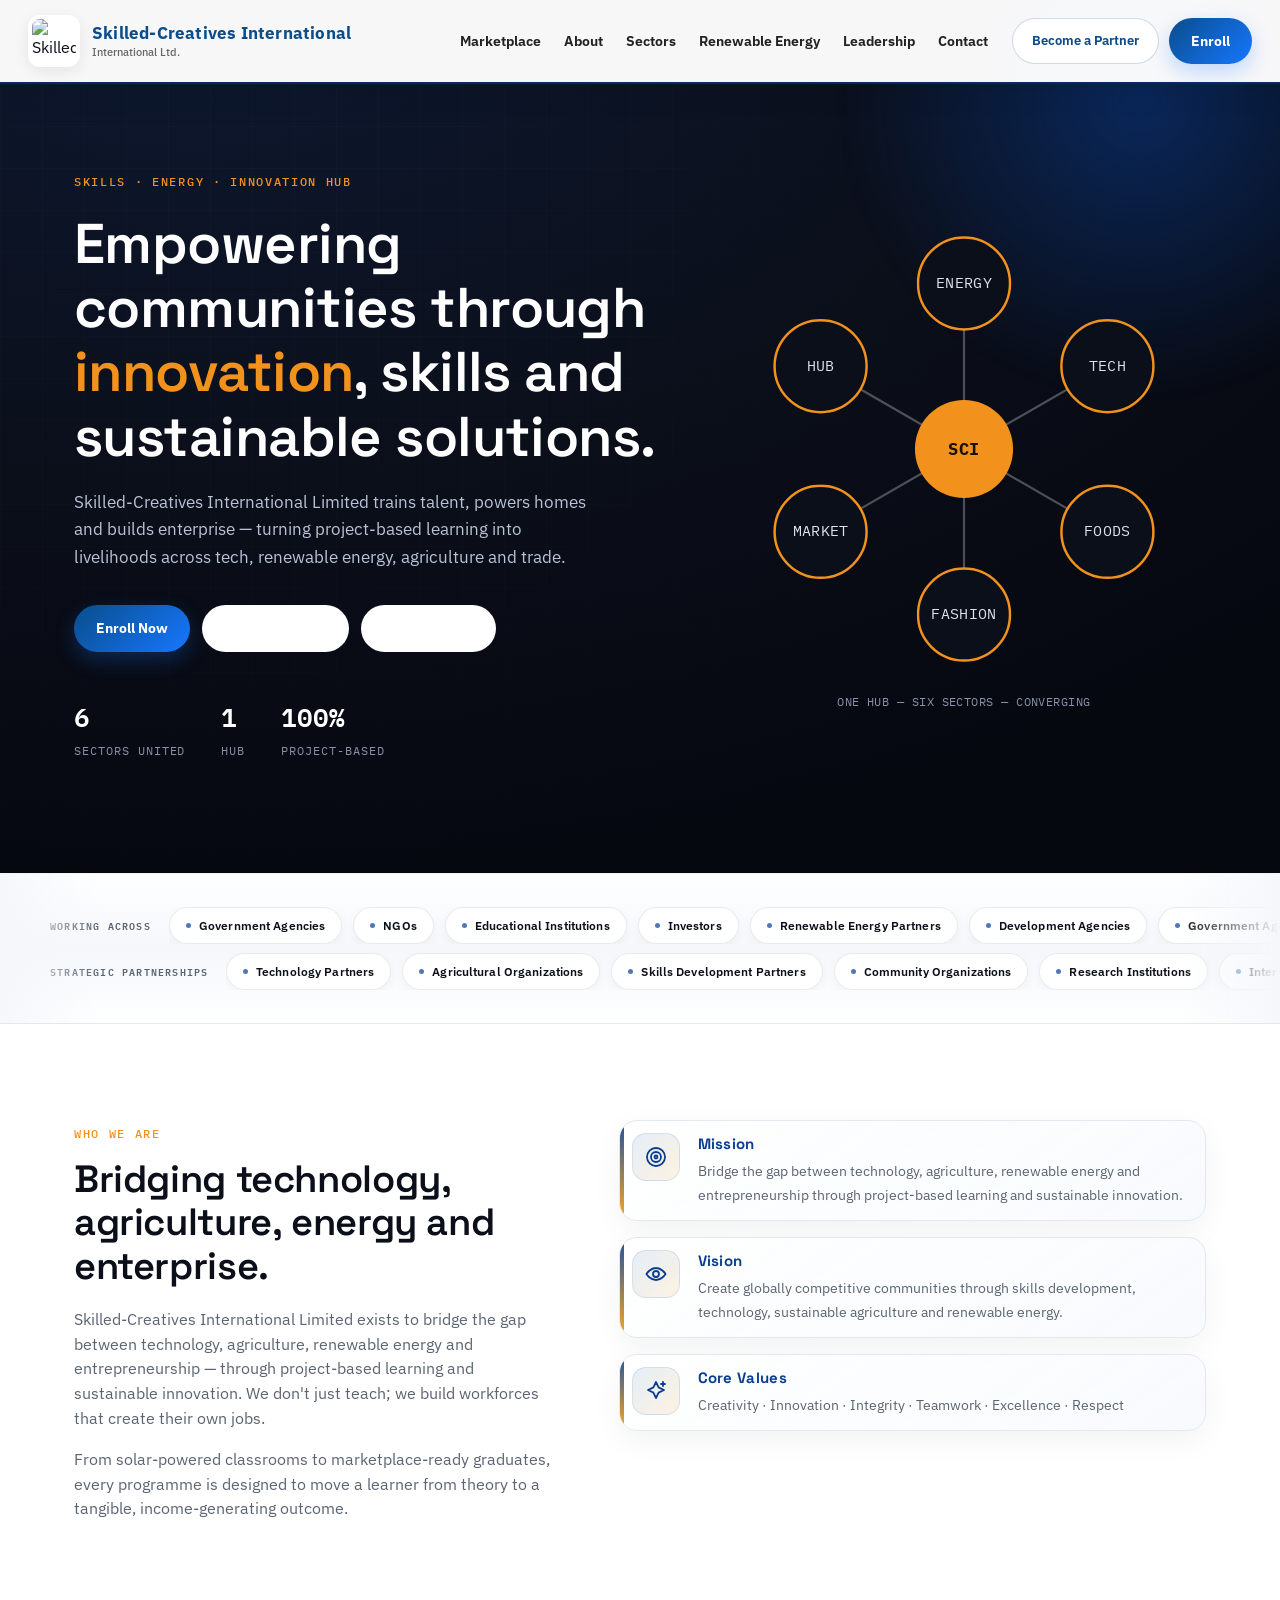
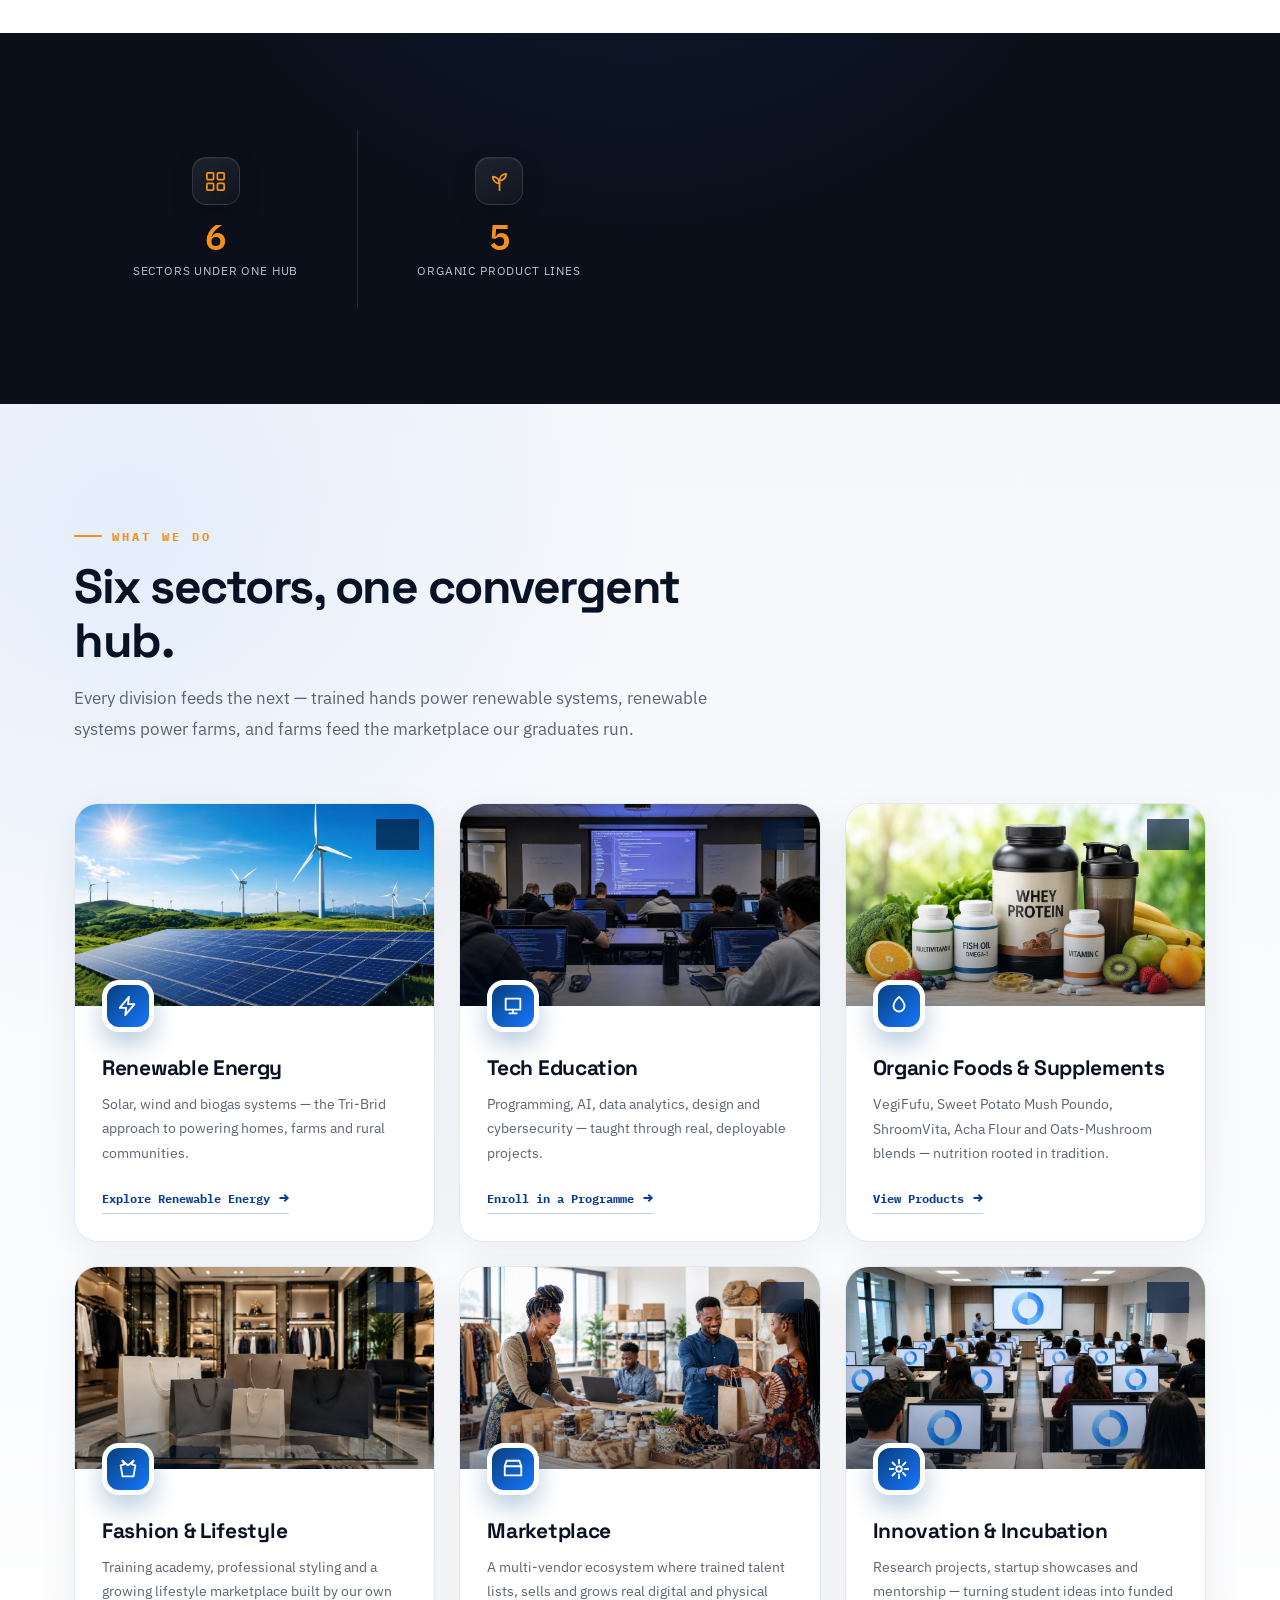
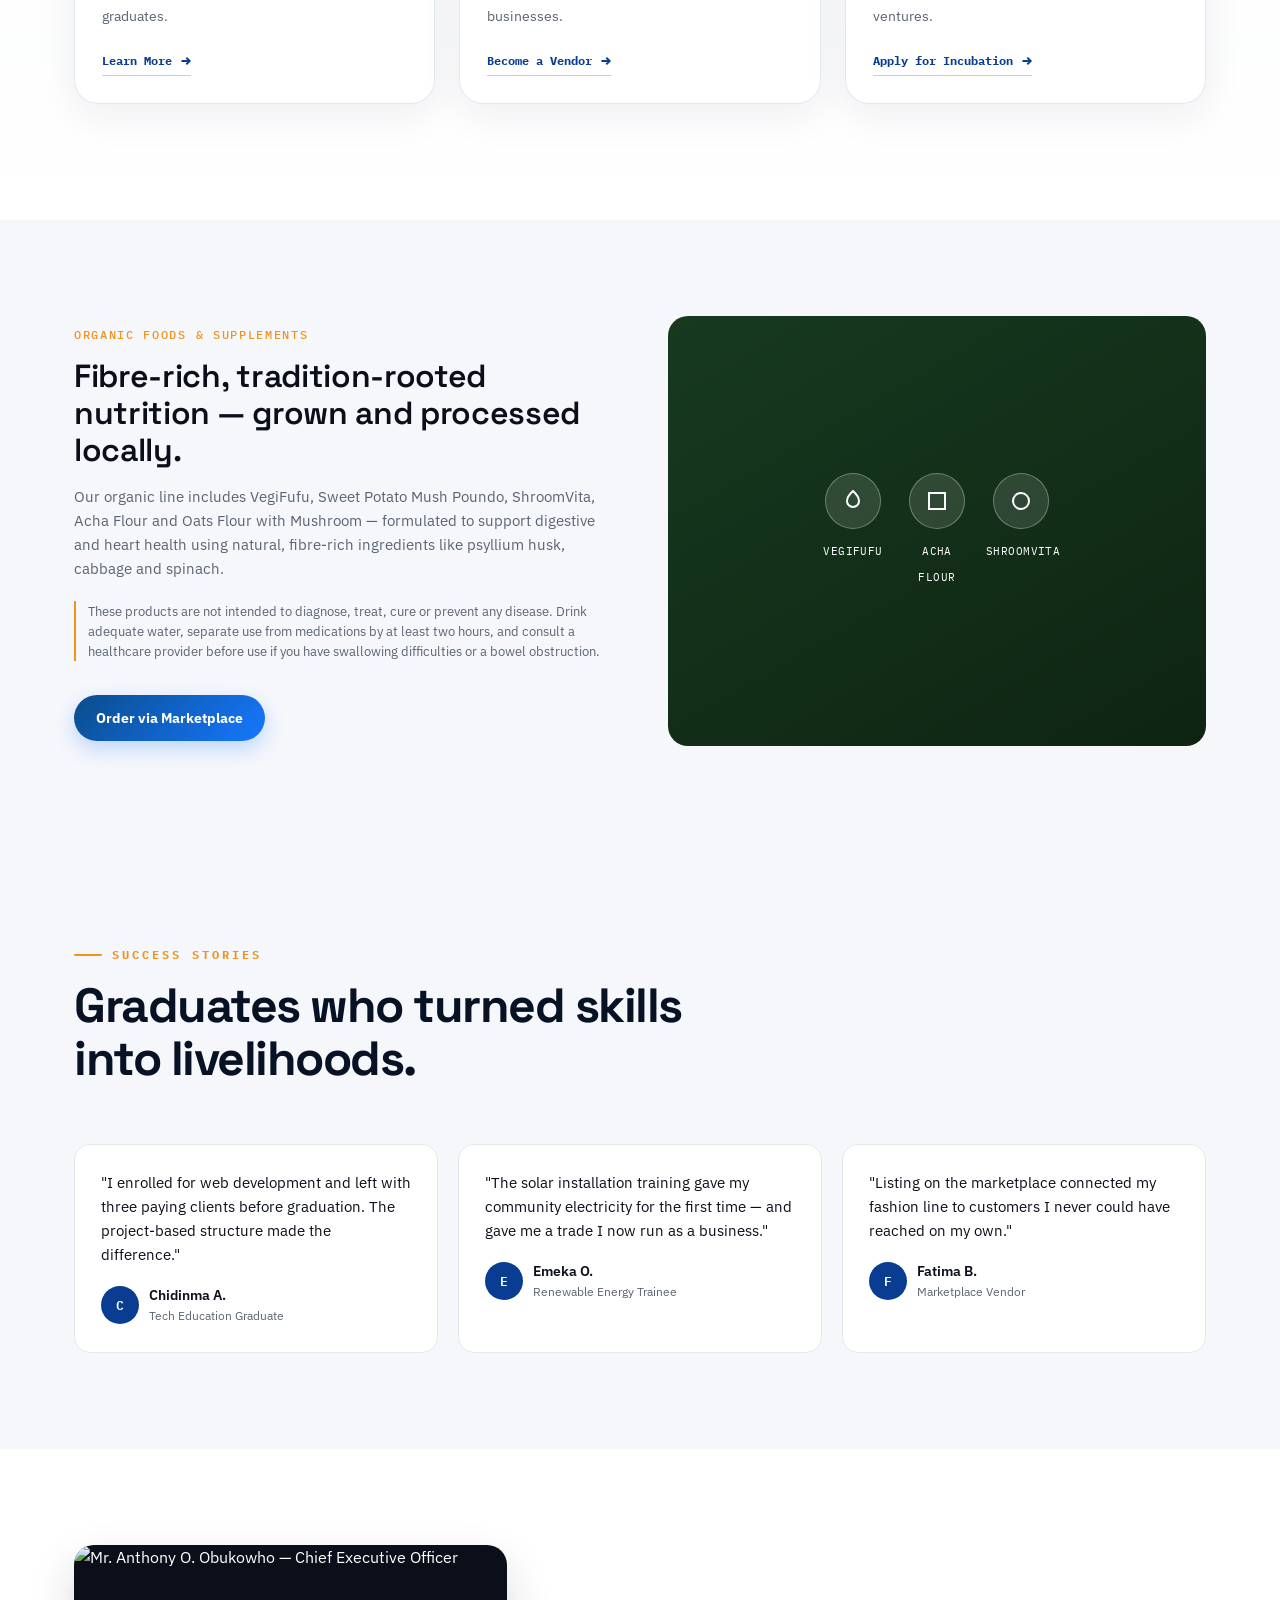
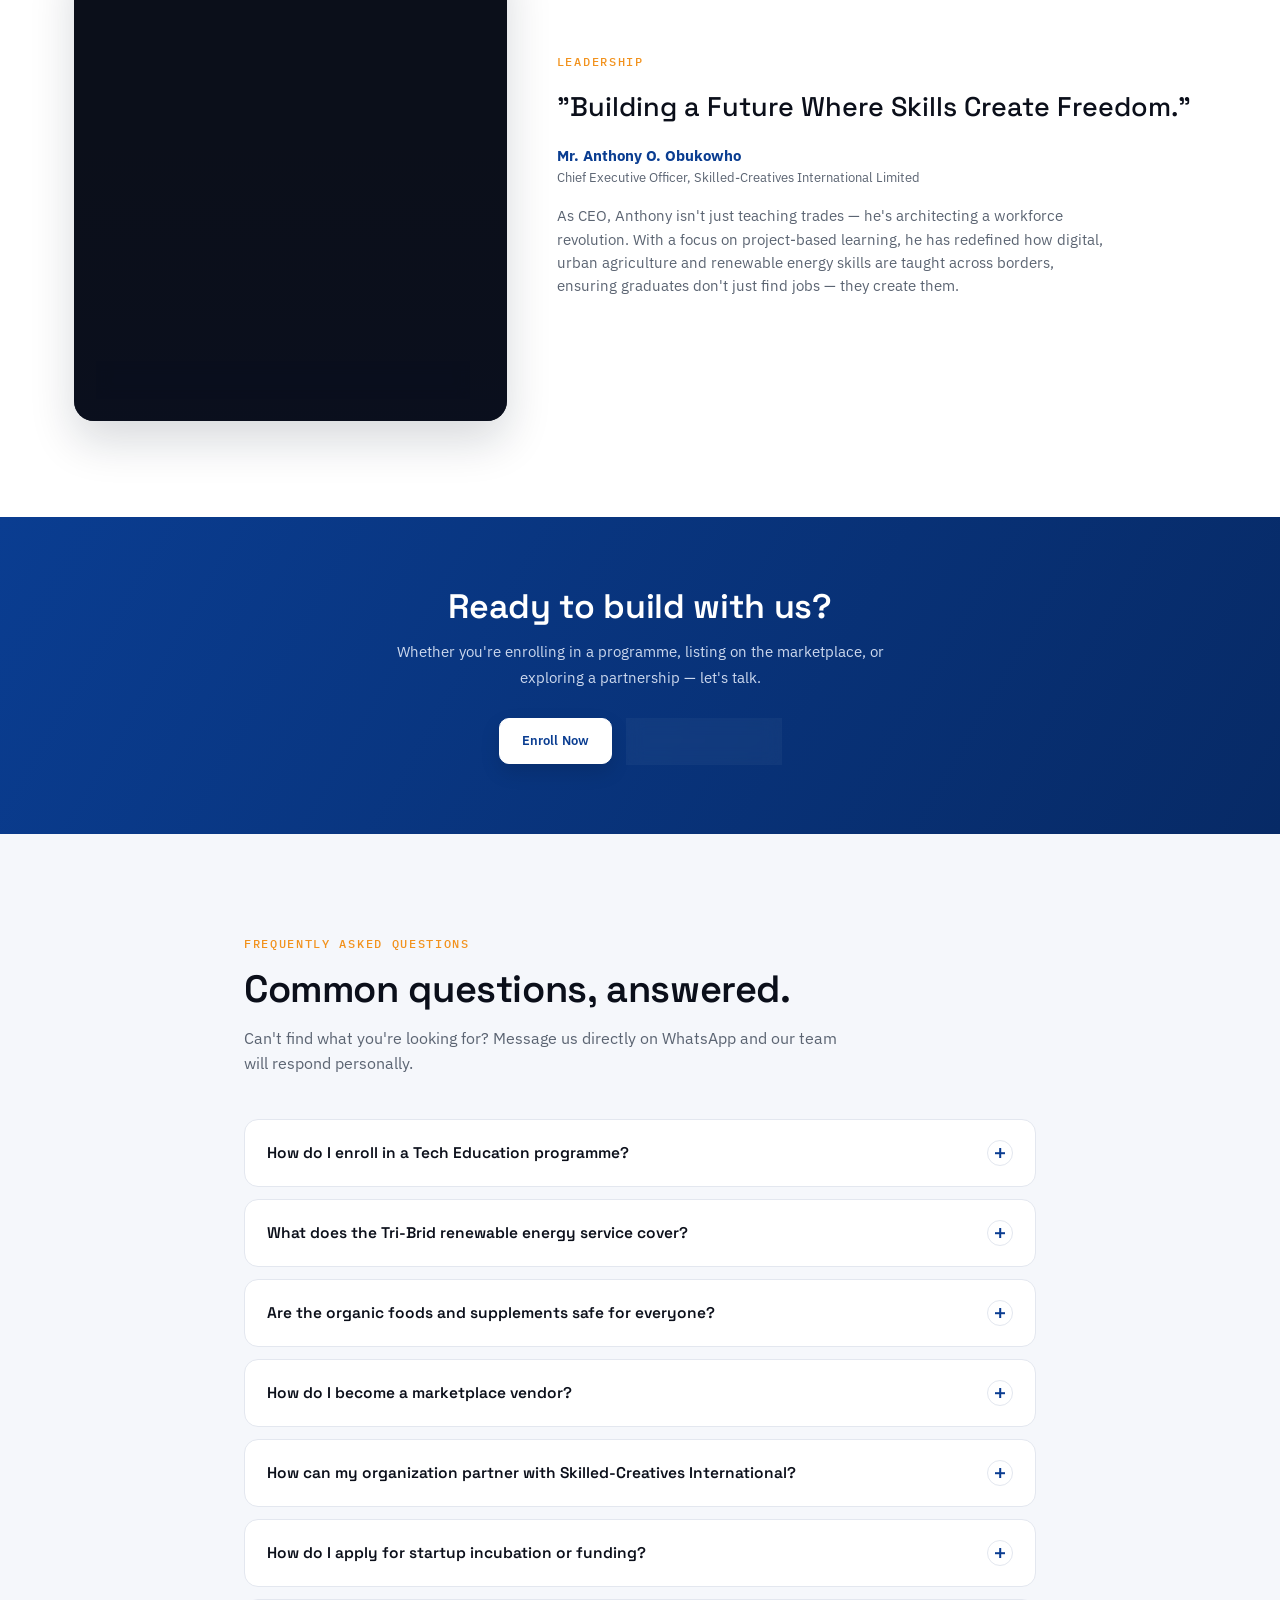
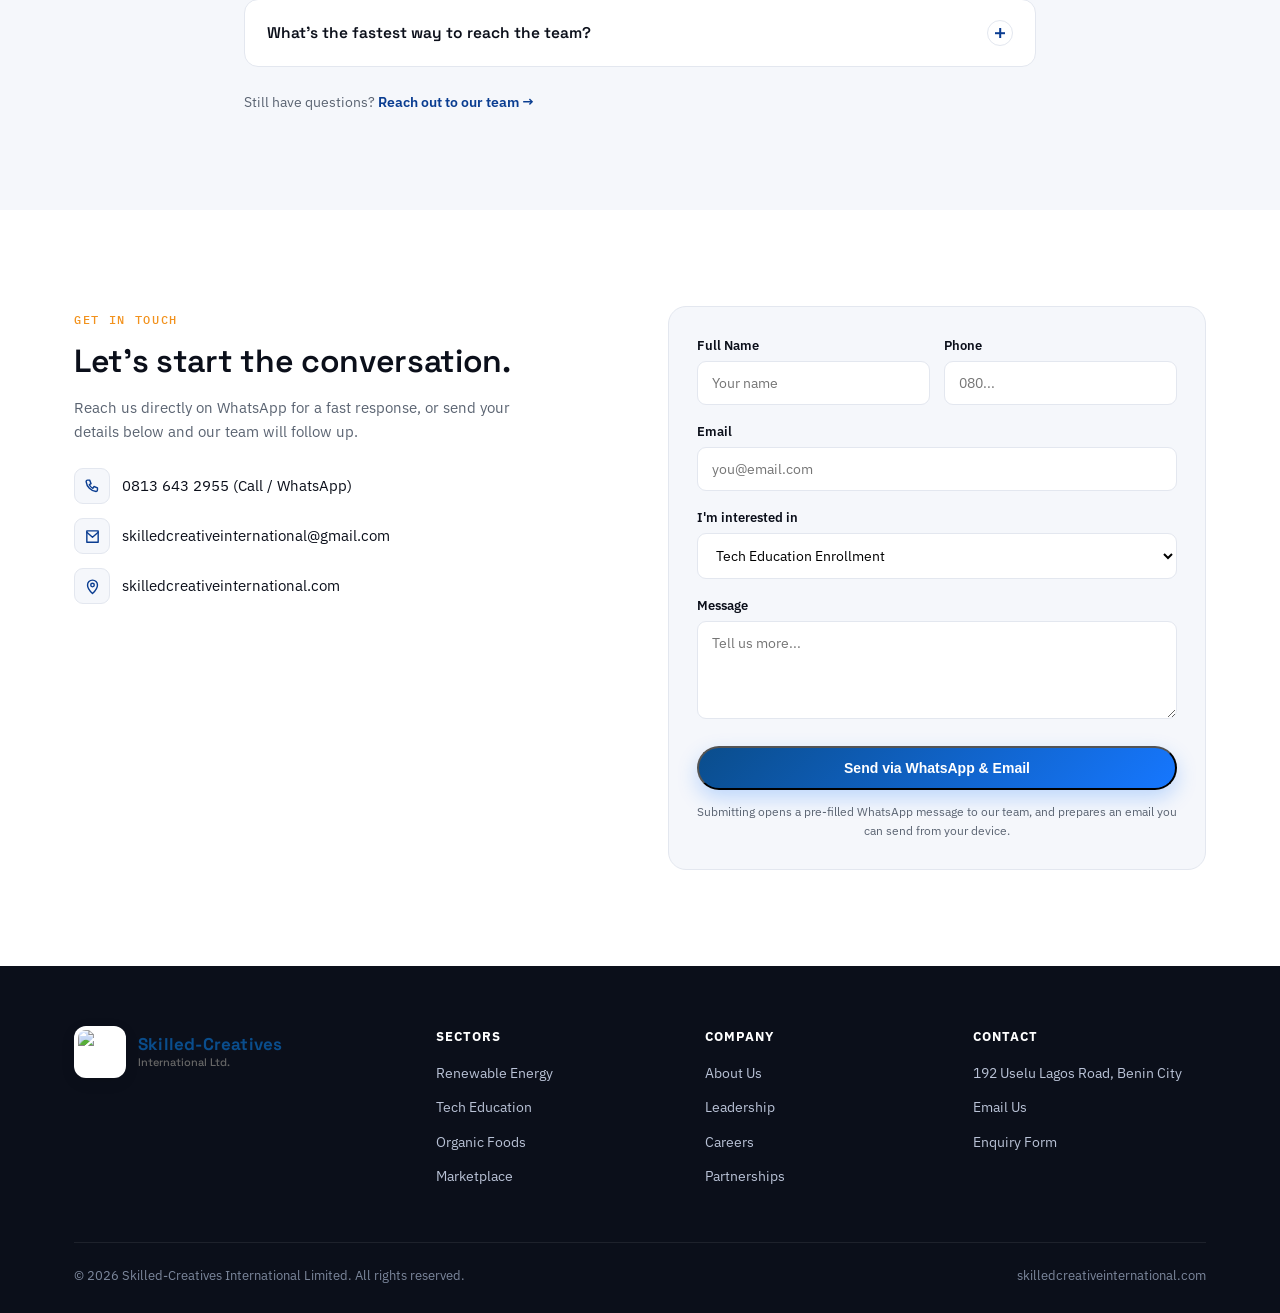
==== index.html @ dd9a8f9e "Add files via upload" ====
<!DOCTYPE html>
<html lang="en">
<head>
<meta charset="UTF-8">
<meta name="viewport" content="width=device-width, initial-scale=1.0">
<title>Skilled-Creatives International Limited | Skills, Energy &amp; Innovation Hub</title>
<meta name="description" content="Skilled-Creatives International Limited — empowering communities through tech education, renewable energy, organic wellness, fashion, and enterprise development.">
<link rel="preconnect" href="https://fonts.googleapis.com">
<link rel="preconnect" href="https://fonts.gstatic.com" crossorigin>
<link href="https://fonts.googleapis.com/css2?family=Space+Grotesk:wght@400;500;600;700&family=IBM+Plex+Sans:wght@400;500;600;700&family=IBM+Plex+Mono:wght@500&display=swap" rel="stylesheet">
<style>
  :root{
    --blue:#0A3D91;
    --blue-deep:#072a66;
    --ink:#0B0F1A;
    --white:#FFFFFF;
    --orange:#F2921D;
    --cloud:#F5F7FB;
    --slate:#5B6472;
    --line:#E3E7EF;
    --display: 'Space Grotesk', sans-serif;
    --body: 'IBM Plex Sans', sans-serif;
    --mono: 'IBM Plex Mono', monospace;
  }
  *{margin:0;padding:0;box-sizing:border-box;}
  html{scroll-behavior:smooth;}
  body{font-family:var(--body);color:var(--ink);background:var(--white);line-height:1.6;overflow-x:hidden;}
  img,svg{display:block;max-width:100%;}
  a{color:inherit;text-decoration:none;}
  ul{list-style:none;}
  .wrap{max-width:1180px;margin:0 auto;padding:0 24px;}
  h1,h2,h3,h4{font-family:var(--display);font-weight:600;line-height:1.15;letter-spacing:-0.01em;}
  .eyebrow{font-family:var(--mono);font-size:12px;letter-spacing:0.14em;text-transform:uppercase;color:var(--orange);font-weight:500;}
  section{padding:96px 0;}
  @media(max-width:720px){section{padding:64px 0;}}

  :focus-visible{outline:2px solid var(--orange);outline-offset:3px;}
  @media (prefers-reduced-motion: reduce){
    *{animation-duration:0.01ms !important;animation-iteration-count:1 !important;transition-duration:0.01ms !important;scroll-behavior:auto !important;}
  }
/* PREMIUM HEADER */



/* =========================================
   HEADER
========================================= */

.site-header {
  position: fixed;
  top: 0;
  left: 0;

  width: 100%;
  z-index: 2000;

  background: rgba(255, 255, 255, 0.97);

  backdrop-filter: blur(20px);
  -webkit-backdrop-filter: blur(20px);

  border-bottom: 2px solid #072a66;

  box-shadow:
    0 6px 30px rgba(0, 0, 0, 0.08);
}


/* =========================================
   NAVIGATION CONTAINER
========================================= */

.nav {
  width: 100%;
  max-width: 1400px;
  min-height: 82px;

  margin: 0 auto;
  padding: 12px 28px;

  display: flex;
  align-items: center;
  justify-content: space-between;

  gap: 24px;
}


/* =========================================
   LOGO
========================================= */

.logo {
  display: flex;
  align-items: center;

  gap: 12px;

  text-decoration: none;

  min-width: 0;
  flex-shrink: 0;
}

.logo img {
  width: 52px;
  height: 52px;

  object-fit: contain;

  border-radius: 12px;

  background: #ffffff;
  padding: 4px;

  box-shadow:
    0 4px 15px rgba(0, 0, 0, 0.08);

  flex-shrink: 0;
}

.logo-text {
  display: flex;
  flex-direction: column;

  line-height: 1.1;

  min-width: 0;
}

.logo-title {
  color: #0a4d8c;

  font-size: 17px;
  font-weight: 800;

  letter-spacing: 0.2px;

  white-space: nowrap;
}

.logo-subtitle {
  margin-top: 3px;

  color: #666666;

  font-size: 11px;
  font-weight: 500;
}


/* =========================================
   DESKTOP NAVIGATION LINKS
========================================= */

.nav-links {
  display: flex;
  align-items: center;
  justify-content: center;

  gap: clamp(14px, 1.8vw, 30px);

  list-style: none;

  margin: 0 0 0 auto;
  padding: 0;
}

.nav-item {
  flex-shrink: 0;
}

.nav-item a {
  display: flex;
  align-items: center;

  color: #222222;

  font-size: 14px;
  font-weight: 650;

  text-decoration: none;
  white-space: nowrap;

  transition:
    color 0.25s ease,
    transform 0.25s ease;
}

.nav-item a:hover {
  color: #0a4d8c;
  transform: translateY(-2px);
}

/* Hide mobile-only parts on desktop */
.nav-number,
.nav-arrow,
.side-nav-header,
.side-nav-label,
.side-nav-bottom {
  display: none;
}


/* =========================================
   HEADER BUTTON AREA
========================================= */

.nav-cta {
  display: flex;
  align-items: center;

  gap: 10px;

  flex-shrink: 0;
}

.btn {
  display: inline-flex;
  align-items: center;
  justify-content: center;

  text-decoration: none;
  white-space: nowrap;
}


/* Primary button */

.btn-primary {
  padding: 12px 22px;

  border-radius: 50px;

  color: #ffffff;

  background:
    linear-gradient(
      135deg,
      #0a4d8c,
      #1677ff
    );

  font-size: 14px;
  font-weight: 700;

  box-shadow:
    0 8px 20px rgba(22, 119, 255, 0.25);

  transition:
    transform 0.3s ease,
    box-shadow 0.3s ease;
}

.btn-primary:hover {
  transform: translateY(-2px);

  box-shadow:
    0 12px 25px rgba(22, 119, 255, 0.32);
}


/* Ghost button */

.btn-ghost {
  padding: 12px 19px;

  border: 1px solid rgba(10, 77, 140, 0.2);
  border-radius: 50px;

  color: #0a4d8c;
  background: #ffffff;

  font-size: 13px;
  font-weight: 650;

  transition:
    background 0.25s ease,
    border-color 0.25s ease;
}

.btn-ghost:hover {
  background: #f4f8ff;
  border-color: rgba(10, 77, 140, 0.4);
}


/* =========================================
   HAMBURGER BUTTON
========================================= */

.menu-toggle {
  width: 44px;
  height: 44px;

  display: none;
  flex-direction: column;
  align-items: center;
  justify-content: center;

  gap: 5px;

  border: 1px solid rgba(10, 77, 140, 0.15);
  border-radius: 50%;

  background: #f5f9ff;

  cursor: pointer;
}

.menu-toggle span {
  width: 20px;
  height: 2px;

  display: block;

  border-radius: 5px;

  background: #0a4d8c;
}


/* =========================================
   OVERLAY — HIDDEN ON DESKTOP
========================================= */

.nav-overlay {
  display: none;
}


/* =========================================
   SMALL LAPTOPS AND TABLETS
========================================= */

@media (max-width: 1100px) {

  .nav {
    min-height: 76px;
    padding: 10px 22px;
  }

  .logo img {
    width: 48px;
    height: 48px;
  }

  .logo-title {
    font-size: 15px;
  }

  .logo-subtitle {
    font-size: 10px;
  }

  /* Side navigation */
  .nav-links {
    position: fixed;

    top: 0;
    bottom: 0;
    left: 0;

    width: min(390px, 88vw);
    height: 100vh;
    height: 100dvh;

    margin: 0;
    padding: 0;

    display: flex;
    flex-direction: column;
    align-items: stretch;
    justify-content: flex-start;

    gap: 0;

    background:
      linear-gradient(
        180deg,
        #ffffff 0%,
        #f8fbff 100%
      );

    z-index: 2000;

    overflow-x: hidden;
    overflow-y: auto;

    transform: translateX(-105%);

    transition:
      transform 0.45s cubic-bezier(0.77, 0, 0.18, 1);

    box-shadow:
      15px 0 50px rgba(0, 0, 0, 0.18);
  }

  .nav-links.open {
    transform: translateX(0);
  }


  /* Mobile side header */

  .side-nav-header {
    position: relative;

    width: 100%;

    padding: 22px 65px 20px 22px;

    display: flex;
    align-items: center;
    justify-content: space-between;

    border-bottom:
      1px solid rgba(10, 77, 140, 0.1);

    background: rgba(255, 255, 255, 0.98);
  }

  .side-brand {
    display: flex;
    align-items: center;

    gap: 11px;
  }

  .side-brand img {
    width: 46px;
    height: 46px;

    object-fit: contain;

    padding: 4px;

    border-radius: 11px;

    background: #ffffff;

    box-shadow:
      0 5px 18px rgba(0, 0, 0, 0.1);

    flex-shrink: 0;
  }

  .side-brand div {
    display: flex;
    flex-direction: column;

    line-height: 1.15;
  }

  .side-brand strong {
    color: #0a4d8c;

    font-size: 15px;
    font-weight: 800;
  }

  .side-brand span {
    margin-top: 4px;

    color: #777777;

    font-size: 10px;

    letter-spacing: 0.4px;
  }


  /* Close button */

  .side-close {
    position: absolute;

    top: 15px;
    right: 15px;

    width: 40px;
    height: 40px;

    display: flex;
    align-items: center;
    justify-content: center;

    border:
      1px solid rgba(10, 77, 140, 0.12);

    border-radius: 50%;

    color: #0a4d8c;
    background: #f6f9fc;

    font-size: 27px;
    font-weight: 300;
    line-height: 1;

    cursor: pointer;

    transition:
      color 0.25s ease,
      background 0.25s ease,
      transform 0.25s ease;
  }

  .side-close:hover {
    color: #ffffff;
    background: #0a4d8c;

    transform: rotate(90deg);
  }


  /* Menu label */

  .side-nav-label {
    width: 100%;

    display: block;

    padding: 27px 27px 11px;
  }

  .side-nav-label span {
    color: #f39a27;

    font-size: 10px;
    font-weight: 800;

    letter-spacing: 3px;
  }


  /* Mobile navigation items */

  .nav-item {
    width: 100%;

    padding: 0 18px;
  }

  .nav-item a {
    width: 100%;

    display: grid;

    grid-template-columns: 35px minmax(0, 1fr) 25px;
    align-items: center;

    gap: 10px;

    padding: 17px 10px;

    color: #17202a;

    border-bottom:
      1px solid rgba(10, 77, 140, 0.07);

    font-size: 15px;
    font-weight: 650;

    white-space: normal;

    transition:
      color 0.25s ease,
      background 0.25s ease,
      padding 0.25s ease;
  }

  .nav-item a:hover {
    color: #0a4d8c;

    background:
      linear-gradient(
        90deg,
        rgba(10, 77, 140, 0.07),
        transparent
      );

    transform: none;
    padding-left: 16px;
  }

  .nav-number {
    display: block;

    color: #9aa6b2;

    font-size: 10px;
    font-weight: 700;

    letter-spacing: 1px;
  }

  .nav-name {
    min-width: 0;
  }

  .nav-arrow {
    display: block;

    color: #0a4d8c;

    font-size: 18px;

    opacity: 0.45;

    transition:
      opacity 0.25s ease,
      transform 0.25s ease;
  }

  .nav-item a:hover .nav-arrow {
    opacity: 1;
    transform: translateX(4px);
  }


  /* Bottom mobile CTA */

  .side-nav-bottom {
    width: 100%;

    display: block;

    margin-top: auto;
    padding: 24px 22px 28px;

    border-top:
      1px solid rgba(10, 77, 140, 0.08);

    background:
      linear-gradient(
        180deg,
        rgba(245, 249, 253, 0.5),
        #ffffff
      );
  }

  .side-enroll {
    width: 100%;

    padding: 15px 18px;

    display: flex;
    align-items: center;
    justify-content: space-between;

    border-radius: 14px;

    color: #ffffff;

    background:
      linear-gradient(
        135deg,
        #0a4d8c,
        #1677ff
      );

    font-size: 14px;
    font-weight: 750;

    text-decoration: none;

    box-shadow:
      0 10px 25px rgba(10, 77, 140, 0.22);

    transition:
      transform 0.25s ease,
      box-shadow 0.25s ease;
  }

  .side-enroll:hover {
    transform: translateY(-2px);

    box-shadow:
      0 14px 30px rgba(10, 77, 140, 0.3);
  }

  .side-enroll span:last-child {
    font-size: 19px;
  }

  .side-nav-bottom p {
    margin: 17px 0 0;

    color: #9aa6b2;

    font-size: 9px;
    font-weight: 700;

    letter-spacing: 1.5px;
    line-height: 1.5;

    text-align: center;
    text-transform: uppercase;
  }


  /* Show menu toggle */

  .menu-toggle {
    display: flex;
  }


  /* Hide partner button */

  .btn-ghost {
    display: none;
  }


  /* Overlay */

  .nav-overlay {
    position: fixed;

    inset: 0;

    display: block;

    z-index: 1500;

    background: rgba(3, 12, 25, 0.58);

    backdrop-filter: blur(3px);
    -webkit-backdrop-filter: blur(3px);

    opacity: 0;
    visibility: hidden;
    pointer-events: none;

    transition:
      opacity 0.35s ease,
      visibility 0.35s ease;
  }

  .nav-overlay.active {
    opacity: 1;
    visibility: visible;
    pointer-events: auto;
  }

  body.menu-open {
    overflow: hidden;
  }
}


/* =========================================
   MOBILE
========================================= */

@media (max-width: 768px) {

  .nav {
    min-height: 70px;

    padding: 10px 15px;

    gap: 10px;
  }

  .logo {
    gap: 9px;

    min-width: 0;
  }

  .logo img {
    width: 44px;
    height: 44px;

    border-radius: 10px;
  }

  .logo-text {
    max-width: 190px;
  }

  .logo-title {
    font-size: 14px;

    overflow: hidden;
    text-overflow: ellipsis;
    white-space: nowrap;
  }

  .logo-subtitle {
    font-size: 9px;
  }

  .nav-cta {
    gap: 7px;
  }

  .btn-primary {
    padding: 10px 16px;

    font-size: 12px;
  }

  .menu-toggle {
    width: 40px;
    height: 40px;
  }

  .menu-toggle span {
    width: 18px;
  }
}


/* =========================================
   SMALL MOBILE
========================================= */

@media (max-width: 480px) {

  .nav {
    padding: 9px 11px;
  }

  .logo img {
    width: 41px;
    height: 41px;
  }

  .logo-text {
    max-width: 145px;
  }

  .logo-title {
    font-size: 12px;
  }

  .logo-subtitle {
    font-size: 8px;
  }

  .btn-primary {
    padding: 9px 13px;

    font-size: 11px;
  }

  .menu-toggle {
    width: 38px;
    height: 38px;
  }

  .nav-links {
    width: min(350px, 90vw);
  }
}


/* =========================================
   VERY SMALL MOBILE
========================================= */

@media (max-width: 370px) {

  .logo-text {
    max-width: 115px;
  }

  .logo-title {
    font-size: 11px;
  }

  .btn-primary {
    display: none;
  }
}
  /* ===== Hero ===== */
  .hero{position:relative;padding:168px 0 110px;background:radial-gradient(120% 100% at 15% 0%, #0d1830 0%, var(--ink) 55%, #060810 100%);color:#fff;overflow:hidden;}
  .hero .wrap{display:grid;grid-template-columns:1.1fr 0.9fr;gap:56px;align-items:center;position:relative;z-index:2;}
  @media(max-width:940px){.hero .wrap{grid-template-columns:1fr;}}
  .hero-grid-bg{position:absolute;inset:0;opacity:0.35;background-image:linear-gradient(rgba(255,255,255,0.05) 1px,transparent 1px),linear-gradient(90deg,rgba(255,255,255,0.05) 1px,transparent 1px);background-size:42px 42px;mask-image:radial-gradient(circle at 20% 20%, black, transparent 70%);}
  .hero-glow{position:absolute;width:640px;height:640px;border-radius:50%;background:radial-gradient(circle,rgba(10,61,145,0.55),transparent 65%);top:-220px;right:-180px;filter:blur(10px);}
  .hero h1{font-size:clamp(34px,4.6vw,56px);margin:18px 0 20px;color:#fff;}
  .hero h1 span{color:var(--orange);}
  .hero p.lead{font-size:17px;color:#B9C2D6;max-width:520px;margin-bottom:34px;}
  .hero-actions{display:flex;flex-wrap:wrap;gap:12px;margin-bottom:44px;}
  .hero-stats{display:flex;gap:36px;flex-wrap:wrap;}
  .stat{font-family:var(--mono);}
  .stat .num{font-size:26px;font-weight:600;color:#fff;display:block;}
  .stat .lbl{font-size:12px;color:#8791A8;text-transform:uppercase;letter-spacing:.08em;}

  /* signature hub diagram */
  .hub-wrap{position:relative;aspect-ratio:1/1;max-width:460px;margin:0 auto;}
  .hub-svg{width:100%;height:100%;overflow:visible;}
  .hub-line{stroke:rgba(255,255,255,0.28);stroke-width:1.4;fill:none;stroke-dasharray:280;stroke-dashoffset:280;animation:draw 1.6s ease forwards;}
  .hub-node{transform-origin:center;opacity:0;animation:pop .5s ease forwards;}
  .hub-node circle{fill:var(--ink);stroke:var(--orange);stroke-width:1.6;}
  .hub-node.center circle{fill:var(--orange);stroke:none;}
  .hub-node text{font-family:var(--mono);font-size:9.5px;fill:#DCE2EE;letter-spacing:.02em;}
  .hub-node.center text{fill:#1a1200;font-weight:700;font-size:11px;}
  @keyframes draw{to{stroke-dashoffset:0;}}
  @keyframes pop{to{opacity:1;}}
  .hub-caption{text-align:center;font-family:var(--mono);font-size:11.5px;color:#8791A8;margin-top:14px;letter-spacing:.04em;}

  /* ===== Marquee partners strip ===== */
  .strip{
  position:relative;
  overflow:hidden;
  background:
    linear-gradient(
      180deg,
      #ffffff 0%,
      var(--cloud) 50%,
      #ffffff 100%
    );
  border-top:1px solid rgba(15,23,42,.05);
  border-bottom:1px solid var(--line);
  padding:24px 0;
}

.strip::before,
.strip::after{
  content:"";
  position:absolute;
  top:0;
  bottom:0;
  width:100px;
  z-index:3;
  pointer-events:none;
}

.strip::before{
  left:0;
  background:linear-gradient(
    90deg,
    var(--cloud),
    transparent
  );
}

.strip::after{
  right:0;
  background:linear-gradient(
    270deg,
    var(--cloud),
    transparent
  );
}

.strip-row{
  display:flex;
  align-items:center;
  gap:18px;
  margin:9px 0;
}

.strip-label{
  flex:0 0 auto;
  min-width:145px;
  padding-left:clamp(16px,4vw,50px);
  font-family:var(--mono);
  font-size:10px;
  font-weight:600;
  color:var(--slate);
  text-transform:uppercase;
  letter-spacing:.12em;
  white-space:nowrap;
}

.marquee{
  position:relative;
  flex:1;
  min-width:0;
  overflow:hidden;
}

.marquee-track{
  display:flex;
  width:max-content;
  align-items:center;
  gap:11px;
  will-change:transform;
}

.marquee-left .marquee-track{
  animation:slideLeft 32s linear infinite;
}

.marquee-right .marquee-track{
  animation:slideRight 32s linear infinite;
}

.tag{
  display:inline-flex;
  align-items:center;
  justify-content:center;
  white-space:nowrap;
  padding:8px 16px;
  border:1px solid rgba(15,23,42,.09);
  border-radius:100px;
  background:rgba(255,255,255,.9);
  color:var(--ink);
  font-size:12px;
  font-weight:600;
  letter-spacing:.01em;
  box-shadow:
    0 4px 12px rgba(15,23,42,.04);
  transition:
    transform .25s ease,
    border-color .25s ease,
    box-shadow .25s ease,
    background .25s ease;
}

.tag::before{
  content:"";
  width:5px;
  height:5px;
  margin-right:8px;
  border-radius:50%;
  background:var(--blue);
  opacity:.7;
}

.tag:hover{
  transform:translateY(-2px);
  border-color:rgba(0,91,187,.25);
  background:#fff;
  box-shadow:
    0 8px 20px rgba(15,23,42,.08);
}

/* Continuous left movement */
@keyframes slideLeft{
  from{
    transform:translateX(0);
  }

  to{
    transform:translateX(-50%);
  }
}

/* Continuous right movement */
@keyframes slideRight{
  from{
    transform:translateX(-50%);
  }

  to{
    transform:translateX(0);
  }
}


/* Pause when the user hovers */
.marquee:hover .marquee-track{
  animation-play-state:paused;
}


/* Mobile */
@media(max-width:700px){

  .strip{
    padding:20px 0;
  }

  .strip-row{
    display:block;
    margin:8px 0 14px;
  }

  .strip-label{
    display:block;
    min-width:0;
    padding:0 16px 8px;
    font-size:9px;
  }

  .marquee-track{
    gap:8px;
  }

  .tag{
    padding:7px 13px;
    font-size:11px;
  }

  .strip::before,
  .strip::after{
    width:55px;
  }

  .marquee-left .marquee-track,
  .marquee-right .marquee-track{
    animation-duration:24s;
  }
}

/* Accessibility */
@media(prefers-reduced-motion:reduce){
  .marquee-track{
    animation:none !important;
    transform:none !important;
  }
}
  /* ===== About / Welcome ===== */
.about{display:grid;grid-template-columns:0.9fr 1.1fr;gap:64px;align-items:start;}
  @media(max-width:860px){.about{grid-template-columns:1fr;}}
  .about h2{font-size:clamp(26px,3vw,38px);margin:12px 0 18px;}
  .about p{color:var(--slate);font-size:15.5px;margin-bottom:16px;max-width:560px;}
 .mv-cards{
  display:grid;
  gap:16px;
}

.mv-card{
  position:relative;
  display:flex;
  align-items:flex-start;
  gap:18px;
  padding:12px;
  border:1px solid var(--line);
  border-radius:18px;
  background:
    linear-gradient(145deg,rgba(255,255,255,.96),rgba(247,250,253,.92));
  box-shadow:0 10px 30px rgba(15,23,42,.05);
  overflow:hidden;
  transition:
    transform .3s ease,
    box-shadow .3s ease,
    border-color .3s ease;
}

.mv-card::before{
  content:"";
  position:absolute;
  left:0;
  top:0;
  width:4px;
  height:100%;
  background:linear-gradient(
    180deg,
    var(--blue),
    #f59e0b
  );
  opacity:.9;
}

.mv-card:hover{
  transform:translateY(-4px);
  border-color:rgba(0,90,180,.25);
  box-shadow:0 18px 40px rgba(15,23,42,.10);
}

.mv-icon{
  flex:0 0 48px;
  width:48px;
  height:48px;
  display:grid;
  place-items:center;
  border-radius:14px;
  background:linear-gradient(
    135deg,
    rgba(0,91,187,.10),
    rgba(245,158,11,.12)
  );
  border:1px solid rgba(0,91,187,.12);
  color:var(--blue);
  transition:all .3s ease;
}

.mv-card:hover .mv-icon{
  transform:scale(1.06);
  background:var(--blue);
  color:#fff;
  box-shadow:0 8px 20px rgba(0,91,187,.20);
}

.mv-icon svg{
  width:24px;
  height:24px;
  fill:none;
  stroke:currentColor;
  stroke-width:1.8;
  stroke-linecap:round;
  stroke-linejoin:round;
}

.mv-content{
  flex:1;
}

.mv-card h4{
  font-size:15px;
  font-weight:700;
  letter-spacing:.02em;
  color:var(--blue);
  margin:2px 0 8px;
}

.mv-card p{
  font-size:14px;
  line-height:1.7;
  color:var(--slate);
  margin:0;
}

  /* ===== Sectors ===== */
  /* =========================================
   SECTORS SECTION
========================================= */

.sectors {
  position: relative;

  padding: clamp(75px, 9vw, 120px) 0;

  background:
    radial-gradient(
      circle at 10% 10%,
      rgba(22, 119, 255, 0.08),
      transparent 30%
    ),
    linear-gradient(
      180deg,
      var(--cloud, #f5f8fc) 0%,
      #ffffff 100%
    );

  overflow: hidden;
}

.sectors .wrap {
  width: min(1180px, calc(100% - 40px));
  margin: 0 auto;
}


/* =========================================
   SECTION HEADING
========================================= */

.sector-head {
  max-width: 690px;
  margin-bottom: clamp(35px, 5vw, 58px);
}

.sector-head .eyebrow {
  display: inline-flex;
  align-items: center;

  color: var(--orange, #f39a27);

  font-family: var(--mono, monospace);
  font-size: 12px;
  font-weight: 700;

  letter-spacing: 3px;
  text-transform: uppercase;
}

.sector-head .eyebrow::before {
  content: "";

  width: 28px;
  height: 2px;

  margin-right: 10px;

  border-radius: 20px;
  background: var(--orange, #f39a27);
}

.sector-head h2 {
  margin: 14px 0 16px;

  color: #081225;

  font-size: clamp(30px, 4vw, 48px);
  font-weight: 800;
  line-height: 1.12;

  letter-spacing: -1.5px;
}

.sector-head p {
  max-width: 650px;

  color: var(--slate, #647084);

  font-size: clamp(15px, 1.6vw, 17px);
  line-height: 1.8;
}


/* =========================================
   SECTOR GRID
========================================= */

.sector-grid {
  display: grid;

  grid-template-columns:
    repeat(3, minmax(0, 1fr));

  gap: 24px;
}


/* =========================================
   SECTOR CARD
========================================= */

.sector-card {
  position: relative;

  min-width: 0;
  min-height: 100%;

  display: flex;
  flex-direction: column;

  border:
    1px solid rgba(10, 77, 140, 0.12);

  border-radius: 24px;

  background: rgba(255, 255, 255, 0.96);

  box-shadow:
    0 12px 40px rgba(8, 28, 65, 0.07);

  overflow: hidden;

  opacity: 0;
  transform: translateY(22px);

  transition:
    opacity 0.55s ease,
    transform 0.4s ease,
    box-shadow 0.4s ease,
    border-color 0.4s ease;
}

.sector-card.in {
  opacity: 1;
  transform: translateY(0);
}

.sector-card:hover {
  transform: translateY(-8px);

  border-color:
    rgba(10, 77, 140, 0.5);

  box-shadow:
    0 28px 60px rgba(8, 42, 95, 0.16);
}


/* =========================================
   CARD IMAGE
========================================= */

.sector-image {
  position: relative;

  width: 100%;
  aspect-ratio: 16 / 9;

  background: #dfe8f5;

  overflow: hidden;
}

.sector-image::after {
  content: "";

  position: absolute;
  inset: 0;

  background:
    linear-gradient(
      180deg,
      transparent 50%,
      rgba(3, 20, 45, 0.4) 100%
    );

  pointer-events: none;
}

.sector-image img {
  width: 100%;
  height: 100%;

  display: block;

  object-fit: cover;
  object-position: center;

  transition:
    transform 0.7s cubic-bezier(0.2, 0.7, 0.2, 1),
    filter 0.4s ease;
}

.sector-card:hover .sector-image img {
  transform: scale(1.055);
  filter: saturate(1.08);
}


/* Card number */

.sector-number {
  position: absolute;

  top: 16px;
  right: 16px;

  min-width: 42px;
  height: 30px;

  display: flex;
  align-items: center;
  justify-content: center;

  z-index: 2;

  border:
    1px solid rgba(255, 255, 255, 0.35);

  border-radius: 50px;

  color: #ffffff;
  background: rgba(3, 26, 59, 0.68);

  backdrop-filter: blur(10px);
  -webkit-backdrop-filter: blur(10px);

  font-family: var(--mono, monospace);
  font-size: 11px;
  font-weight: 700;

  letter-spacing: 1px;
}


/* =========================================
   CARD CONTENT
========================================= */

.sector-content {
  position: relative;

  padding: 30px 27px 27px;

  display: flex;
  flex-direction: column;
  flex: 1;
}

.sector-icon {
  width: 52px;
  height: 52px;

  margin-top: -56px;
  margin-bottom: 22px;

  display: flex;
  align-items: center;
  justify-content: center;

  position: relative;
  z-index: 3;

  border:
    5px solid #ffffff;

  border-radius: 17px;

  color: #ffffff;

  background:
    linear-gradient(
      135deg,
      #073f7c,
      #1677ff
    );

  box-shadow:
    0 12px 25px rgba(10, 77, 140, 0.28);

  transition:
    transform 0.35s ease,
    box-shadow 0.35s ease;
}

.sector-card:hover .sector-icon {
  transform: translateY(-3px) rotate(-3deg);

  box-shadow:
    0 16px 32px rgba(10, 77, 140, 0.35);
}

.sector-icon svg {
  width: 22px;
  height: 22px;

  stroke: currentColor;
}

.sector-card h3 {
  margin: 0 0 11px;

  color: #091225;

  font-size: clamp(18px, 1.7vw, 21px);
  font-weight: 750;
  line-height: 1.3;

  letter-spacing: -0.3px;
}

.sector-card p {
  margin: 0 0 24px;

  color: var(--slate, #647084);

  font-size: 14px;
  line-height: 1.75;
}


/* =========================================
   CARD LINK
========================================= */

.sector-link {
  width: fit-content;

  margin-top: auto;
  padding-bottom: 5px;

  display: inline-flex;
  align-items: center;

  gap: 9px;

  color: var(--blue, #0a4d8c);

  border-bottom:
    1px solid rgba(10, 77, 140, 0.25);

  font-family: var(--mono, monospace);
  font-size: 12px;
  font-weight: 700;
  line-height: 1.5;

  text-decoration: none;

  transition:
    color 0.25s ease,
    border-color 0.25s ease;
}

.sector-link:hover {
  color: #1677ff;
  border-color: #1677ff;
}

.link-arrow {
  font-size: 17px;
  line-height: 1;

  transition: transform 0.25s ease;
}

.sector-link:hover .link-arrow {
  transform: translateX(5px);
}


/* =========================================
   SMALL LAPTOP
========================================= */

@media (max-width: 1050px) {

  .sector-grid {
    grid-template-columns:
      repeat(2, minmax(0, 1fr));
  }
}


/* =========================================
   TABLET
========================================= */

@media (max-width: 760px) {

  .sectors {
    padding: 75px 0;
  }

  .sectors .wrap {
    width: min(100% - 30px, 650px);
  }

  .sector-head {
    margin-bottom: 35px;
  }

  .sector-head h2 {
    letter-spacing: -1px;
  }

  .sector-grid {
    grid-template-columns: 1fr;

    gap: 22px;
  }

  .sector-card {
    border-radius: 22px;
  }
}


/* =========================================
   MOBILE
========================================= */

@media (max-width: 480px) {

  .sectors {
    padding: 60px 0;
  }

  .sectors .wrap {
    width: calc(100% - 24px);
  }

  .sector-head h2 {
    font-size: 30px;
    line-height: 1.15;
  }

  .sector-head p {
    font-size: 14.5px;
    line-height: 1.7;
  }

  .sector-card {
    border-radius: 20px;
  }

  .sector-content {
    padding: 27px 21px 23px;
  }

  .sector-icon {
    width: 50px;
    height: 50px;

    margin-top: -52px;
    margin-bottom: 20px;

    border-radius: 15px;
  }

  .sector-card h3 {
    font-size: 19px;
  }

  .sector-card p {
    font-size: 13.5px;
  }

  .sector-link {
    font-size: 11.5px;
  }
}


/* =========================================
   REDUCED MOTION ACCESSIBILITY
========================================= */

@media (prefers-reduced-motion: reduce) {

  .sector-card,
  .sector-image img,
  .sector-icon,
  .link-arrow {
    transition: none;
  }
}
  /* ===== Impact counters ===== */
 .impact{
  position:relative;
  background:
    radial-gradient(
      circle at 50% -80%,
      rgba(20,90,180,.18),
      transparent 55%
    ),
    var(--ink);
  color:#fff;
  overflow:hidden;
}

.impact .wrap{
  display:grid;
  grid-template-columns:repeat(4,1fr);
  gap:0;
}

.impact-item{
  position:relative;
  text-align:center;
  padding:28px 18px;
  border-left:1px solid rgba(255,255,255,.1);
  transition:background .3s ease;
}

.impact-item:first-child{
  border-left:none;
}

.impact-item:hover{
  background:rgba(255,255,255,.025);
}


/* Premium icon container */
.impact-icon{
  width:48px;
  height:48px;
  margin:0 auto 13px;
  display:flex;
  align-items:center;
  justify-content:center;

  border-radius:14px;

  background:
    linear-gradient(
      145deg,
      rgba(255,255,255,.08),
      rgba(255,255,255,.025)
    );

  border:1px solid rgba(255,255,255,.12);

  color:var(--orange);

  box-shadow:
    inset 0 1px 0 rgba(255,255,255,.06),
    0 8px 25px rgba(0,0,0,.15);

  transition:
    transform .3s ease,
    background .3s ease,
    border-color .3s ease;
}

.impact-icon svg{
  width:23px;
  height:23px;
}

.impact-item:hover .impact-icon{
  transform:translateY(-4px) scale(1.05);
  background:rgba(245,158,11,.09);
  border-color:rgba(245,158,11,.28);
}


/* Number */
.impact-item .num{
  font-family:var(--mono);
  font-size:36px;
  line-height:1;
  font-weight:600;
  color:var(--orange);
  letter-spacing:-.03em;
}


/* Label */
.impact-item .lbl{
  font-size:12px;
  line-height:1.5;
  color:#B9C2D6;
  margin-top:8px;
  text-transform:uppercase;
  letter-spacing:.07em;
}


/* Mobile */
@media(max-width:760px){

  .impact .wrap{
    grid-template-columns:repeat(2,1fr);
  }

  .impact-item{
    padding:25px 12px;
    border-left:none;
    border-top:1px solid rgba(255,255,255,.1);
  }

  .impact-item:nth-child(-n+2){
    border-top:none;
  }

  .impact-item .num{
    font-size:30px;
  }

  .impact-item .lbl{
    font-size:10.5px;
  }

  .impact-icon{
    width:44px;
    height:44px;
  }
}

  /* ===== Renewable energy feature ===== */
  .feature{display:grid;grid-template-columns:1fr 1fr;gap:56px;align-items:center;}
  @media(max-width:860px){.feature{grid-template-columns:1fr;}}
  .feature.reverse .feature-visual{order:2;}
  @media(max-width:860px){.feature.reverse .feature-visual{order:0;}}
  .feature h2{font-size:clamp(24px,2.8vw,32px);margin:12px 0 16px;}
  .feature p{color:var(--slate);font-size:15px;margin-bottom:20px;}
  .feature-list{display:grid;gap:10px;margin-bottom:26px;}
  .feature-list li{display:flex;gap:10px;align-items:flex-start;font-size:14.5px;color:var(--ink);}
  .feature-list li svg{flex:none;width:17px;height:17px;stroke:var(--orange);margin-top:2px;}
  .feature-visual{position:relative;border-radius:20px;overflow:hidden;background:linear-gradient(150deg,var(--blue),var(--blue-deep));aspect-ratio:4/3.2;display:flex;align-items:center;justify-content:center;}
  .tribrid{display:flex;gap:14px;}
  .tribrid .node{width:70px;text-align:center;color:#fff;}
  .tribrid .node .ic{width:56px;height:56px;border-radius:50%;background:rgba(255,255,255,0.12);border:1px solid rgba(255,255,255,0.3);display:flex;align-items:center;justify-content:center;margin:0 auto 8px;}
  .tribrid .node .ic svg{width:24px;height:24px;stroke:#fff;}
  .tribrid .node span{font-family:var(--mono);font-size:10.5px;letter-spacing:.04em;}

  /* ===== Testimonials ===== */
  .testi{background:var(--cloud);}
  .testi-grid{display:grid;grid-template-columns:repeat(3,1fr);gap:20px;}
  @media(max-width:860px){.testi-grid{grid-template-columns:1fr;}}
  .testi-card{background:#fff;border:1px solid var(--line);border-radius:16px;padding:26px;}
  .testi-card p{font-size:14.5px;color:var(--ink);margin-bottom:18px;line-height:1.65;}
  .testi-who{display:flex;align-items:center;gap:10px;}
  .testi-avatar{width:38px;height:38px;border-radius:50%;background:var(--blue);color:#fff;display:flex;align-items:center;justify-content:center;font-family:var(--mono);font-size:13px;font-weight:600;flex:none;}
  .testi-name{font-size:13.5px;font-weight:600;}
  .testi-role{font-size:12px;color:var(--slate);}

  /* ===== CEO teaser ===== */
.ceo{
  display:grid;
  grid-template-columns:0.8fr 1.2fr;
  gap:50px;
  align-items:center;
}

@media(max-width:820px){
  .ceo{
    grid-template-columns:1fr;
  }
}


/* CEO PHOTO */
.ceo-photo{
  position:relative;
  aspect-ratio:1 / 1.1;
  border-radius:20px;
  overflow:hidden;
  background:var(--ink);
  display:flex;
  align-items:flex-end;
  padding:22px;
  color:#fff;
  box-shadow:0 20px 45px rgba(15,23,42,.16);
}


/* Actual photograph */
.ceo-photo img{
  position:absolute;
  inset:0;
  width:100%;
  height:100%;
  object-fit:cover;
  object-position:center top;
  z-index:0;
}


/* Dark gradient at the bottom */
.ceo-photo-overlay{
  position:absolute;
  inset:0;
  z-index:1;
  background:
    linear-gradient(
      to top,
      rgba(10,15,30,.82) 0%,
      rgba(10,15,30,.35) 28%,
      rgba(10,15,30,0) 60%
    );
}


/* CEO caption */
.ceo-photo .cap{
  position:relative;
  z-index:2;
  font-family:var(--mono);
  font-size:11.5px;
  line-height:1.5;
  color:#fff;
  padding:10px 14px;
  border-left:3px solid var(--orange);
  background:rgba(10,15,30,.55);
  border-radius:0 7px 7px 0;
  backdrop-filter:blur(7px);
}
  .ceo blockquote{font-family:var(--display);font-size:clamp(20px,2.4vw,27px);font-weight:500;line-height:1.4;margin:14px 0 18px;color:var(--ink);}
  .ceo p.name{font-weight:700;font-size:15px;color:var(--blue);}
  .ceo p.role{font-size:13px;color:var(--slate);margin-bottom:16px;}
  .ceo p.bio{color:var(--slate);font-size:14.5px;margin-bottom:20px;max-width:560px;}

  /* ===== Newsletter / CTA ===== */
.cta-band{
  background:linear-gradient(
    120deg,
    var(--blue),
    var(--blue-deep)
  );
  color:#fff;
  text-align:center;
  padding:70px 20px;
}

.cta-band h2{
  font-size:clamp(24px,3vw,34px);
  margin-bottom:12px;
  line-height:1.2;
}

.cta-band p{
  color:#CCD8EE;
  max-width:520px;
  margin:0 auto 28px;
  font-size:15px;
  line-height:1.7;
}

.cta-actions{
  display:flex;
  gap:14px;
  justify-content:center;
  align-items:center;
  flex-wrap:wrap;
}


/* Base CTA button */
.cta-actions .btn{
  display:inline-flex;
  align-items:center;
  justify-content:center;
  min-height:46px;
  padding:0 22px;
  border-radius:10px;
  font-size:13px;
  font-weight:600;
  text-decoration:none;
  letter-spacing:.01em;
  cursor:pointer;
  transition:
    transform .25s ease,
    box-shadow .25s ease,
    background .25s ease,
    border-color .25s ease;
}


/* Enroll Now */
.cta-actions .btn-light{
  background:#fff;
  color:var(--blue);
  border:1px solid #fff;
  box-shadow:0 8px 20px rgba(0,0,0,.12);
}

.cta-actions .btn-light:hover{
  transform:translateY(-3px);
  background:#f8fafc;
  box-shadow:0 14px 28px rgba(0,0,0,.18);
}


/* Become a Partner */
.cta-actions .btn-outline-light{
  background:rgba(255,255,255,.04);
  color:#fff;
  border:1px solid rgba(255,255,255,.45);
  backdrop-filter:blur(8px);
}

.cta-actions .btn-outline-light:hover{
  transform:translateY(-3px);
  background:rgba(255,255,255,.12);
  border-color:#fff;
  box-shadow:0 10px 24px rgba(0,0,0,.12);
}


/* Mobile */
@media(max-width:520px){

  .cta-band{
    padding:55px 18px;
  }

  .cta-actions{
    flex-direction:column;
    width:100%;
  }

  .cta-actions .btn{
    width:100%;
    max-width:280px;
  }
}

/* ===== FAQ-specific ===== */
  .faq{background:var(--cloud);}
  .faq .wrap{max-width:840px;}
  .faq-head{max-width:600px;margin-bottom:44px;}
  .faq-head h2{font-size:clamp(26px,3vw,38px);margin:12px 0 14px;}
  .faq-head p{color:var(--slate);font-size:15.5px;}

  .faq-list{display:flex;flex-direction:column;gap:12px;}
  .faq-item{background:#fff;border:1px solid var(--line);border-radius:14px;overflow:hidden;}

  .faq-q{
    width:100%;display:flex;align-items:center;justify-content:space-between;gap:16px;
    padding:20px 22px;background:none;border:none;text-align:left;cursor:pointer;
    font-family:var(--display);font-size:15.5px;font-weight:600;color:var(--ink);
  }
  .faq-q:hover{color:var(--blue);}

  .plus{flex:none;width:26px;height:26px;border-radius:50%;border:1px solid var(--line);position:relative;transition:transform .3s, background .3s, border-color .3s;}
  .plus::before,.plus::after{content:'';position:absolute;background:var(--blue);top:50%;left:50%;transform:translate(-50%,-50%);transition:transform .3s, background .3s;}
  .plus::before{width:10px;height:1.6px;}
  .plus::after{width:1.6px;height:10px;}

  .faq-item.open .plus{background:var(--orange);border-color:var(--orange);}
  .faq-item.open .plus::before,.faq-item.open .plus::after{background:#1a1200;}
  .faq-item.open .plus::after{transform:translate(-50%,-50%) rotate(90deg) scaleY(0);}

  .faq-a{max-height:0;overflow:hidden;transition:max-height .35s ease;}
  .faq-a p{padding:0 22px 20px;font-size:14.5px;line-height:1.65;color:var(--slate);max-width:640px;}

  .faq-more{margin-top:24px;font-size:14px;color:var(--slate);}
  .faq-more a{color:var(--blue);font-weight:600;text-decoration:none;}
  .faq-more a:hover{text-decoration:underline;}
  /* ===== Contact form ===== */
  .contact-grid{display:grid;grid-template-columns:1fr 1fr;gap:56px;}
  @media(max-width:860px){.contact-grid{grid-template-columns:1fr;}}
  .contact-info h2{font-size:clamp(24px,2.8vw,32px);margin:12px 0 16px;}
  .contact-info p{color:var(--slate);font-size:15px;margin-bottom:24px;max-width:440px;}
  .contact-line{display:flex;align-items:center;gap:12px;margin-bottom:14px;font-size:14.5px;}
  .contact-line .ic{width:36px;height:36px;border-radius:9px;background:var(--cloud);border:1px solid var(--line);display:flex;align-items:center;justify-content:center;flex:none;}
  .contact-line .ic svg{width:17px;height:17px;stroke:var(--blue);}
  form.card{background:var(--cloud);border:1px solid var(--line);border-radius:18px;padding:28px;}
  .field{margin-bottom:16px;}
  .field label{display:block;font-size:12.5px;font-weight:600;margin-bottom:6px;color:var(--ink);}
  .field input,.field select,.field textarea{width:100%;padding:12px 14px;border-radius:9px;border:1px solid var(--line);font-family:var(--body);font-size:14px;background:#fff;}
  .field input:focus,.field select:focus,.field textarea:focus{outline:none;border-color:var(--blue);box-shadow:0 0 0 3px rgba(10,61,145,0.12);}
  .field-row{display:grid;grid-template-columns:1fr 1fr;gap:14px;}
  @media(max-width:520px){.field-row{grid-template-columns:1fr;}}
  form.card .btn{width:100%;justify-content:center;margin-top:4px;}
  .form-note{font-size:12px;color:var(--slate);margin-top:12px;text-align:center;}

  /* ===== Footer ===== */
  footer{background:var(--ink);color:#B9C2D6;padding:60px 0 28px;}
  .foot-grid{display:grid;grid-template-columns:1.4fr 1fr 1fr 1fr;gap:36px;margin-bottom:44px;}
  @media(max-width:760px){.foot-grid{grid-template-columns:1fr 1fr;}}
  .foot-logo{display:flex;align-items:center;gap:10px;font-family:var(--display);font-weight:700;color:#fff;font-size:16px;margin-bottom:12px;}
  footer p.tag{font-size:13.5px;color:#8791A8;max-width:280px;}
  footer h5{font-size:12.5px;text-transform:uppercase;letter-spacing:.08em;color:#fff;margin-bottom:14px;}
  footer ul li{margin-bottom:9px;}
  footer ul li a{font-size:13.5px;color:#B9C2D6;transition:color .2s;}
  footer ul li a:hover{color:var(--orange);}
  .foot-bottom{border-top:1px solid rgba(255,255,255,0.08);padding-top:22px;display:flex;justify-content:space-between;flex-wrap:wrap;gap:12px;font-size:12.5px;color:#7C879C;}

  /* ===== WhatsApp float ===== */
  .wa-float{position:fixed;bottom:22px;right:22px;z-index:90;width:56px;height:56px;border-radius:50%;background:#25D366;display:flex;align-items:center;justify-content:center;box-shadow:0 10px 26px -8px rgba(37,211,102,0.7);transition:transform .2s;}
  .wa-float:hover{transform:scale(1.07);}
  .wa-float svg{width:26px;height:26px;fill:#fff;}

  .reveal{opacity:0;transform:translateY(20px);transition:opacity .6s ease,transform .6s ease;}
  .reveal.in{opacity:1;transform:translateY(0);}
</style>
</head>
<body>

  <header class="site-header">
    <nav class="nav">

      <!-- MAIN LOGO -->
      <a href="#top" class="logo">
        <img
          src="./logo skill creative.jpeg"
          alt="Skilled-Creatives International logo"
        >

        <div class="logo-text">
          <span class="logo-title">
            Skilled-Creatives International
          </span>

          <span class="logo-subtitle">
            International Ltd.
          </span>
        </div>
      </a>

      <!-- NAVIGATION MENU -->
      <ul class="nav-links" id="navLinks">

        <!-- MOBILE MENU HEADER -->
        <li class="side-nav-header">
          <div class="side-brand">
            <img
              src="./skilllogo.jpeg"
              alt="Skilled-Creatives International"
            >

            <div>
              <strong>Skilled-Creatives</strong>
              <span>International Ltd.</span>
            </div>
          </div>

          <button
            type="button"
            class="side-close"
            id="sideClose"
            aria-label="Close navigation menu"
          >
            &times;
          </button>
        </li>

        <!-- MOBILE MENU LABEL -->
        <li class="side-nav-label">
          <span>MENU</span>
        </li>

        <li class="nav-item">
          <a href="marketplace.html">
            <span class="nav-number">01</span>
            <span class="nav-name">Marketplace</span>
            <span class="nav-arrow">→</span>
          </a>
        </li>
        <li class="nav-item">
          <a href="#about">
            <span class="nav-number">02</span>
            <span class="nav-name">About</span>
            <span class="nav-arrow">→</span>
          </a>
        </li>

        <li class="nav-item">
          <a href="#sectors">
            <span class="nav-number">03</span>
            <span class="nav-name">Sectors</span>
            <span class="nav-arrow">→</span>
          </a>
        </li>

        <li class="nav-item">
          <a href="#energy">
            <span class="nav-number">04</span>
            <span class="nav-name">Renewable Energy</span>
            <span class="nav-arrow">→</span>
          </a>
        </li>

        <li class="nav-item">
          <a href="#ceo">
            <span class="nav-number">05</span>
            <span class="nav-name">Leadership</span>
            <span class="nav-arrow">→</span>
          </a>
        </li>

        <li class="nav-item">
          <a href="#contact">
            <span class="nav-number">06</span>
            <span class="nav-name">Contact</span>
            <span class="nav-arrow">→</span>
          </a>
        </li>

        <!-- MOBILE BOTTOM SECTION -->
        <li class="side-nav-bottom">
          <a href="auth.html" class="side-enroll">
            <span>Enroll Now</span>
            <span>↗</span>
          </a>

          <p>Skills · Energy · Innovation Hub</p>
        </li>

      </ul>

      <!-- HEADER BUTTONS -->
      <div class="nav-cta">
        <a href="#contact" class="btn btn-ghost">
          Become a Partner
        </a>

        <a href="auth.html" class="btn btn-primary">
          Enroll
        </a>

        <button
          type="button"
          class="menu-toggle"
          id="menuToggle"
          aria-label="Open navigation menu"
          aria-controls="navLinks"
          aria-expanded="false"
        >
          <span></span>
          <span></span>
          <span></span>
        </button>
      </div>

    </nav>
  </header>




<section class="hero" id="top">
  <div class="hero-grid-bg"></div>
  <div class="hero-glow"></div>
  <div class="wrap">
    <div>
      <span class="eyebrow">Skills · Energy · Innovation Hub</span>
      <h1>Empowering communities through <span>innovation</span>, skills and sustainable solutions.</h1>
      <p class="lead">Skilled-Creatives International Limited trains talent, powers homes and builds enterprise — turning project-based learning into livelihoods across tech, renewable energy, agriculture and trade.</p>
      <div class="hero-actions">
        <a href="auth.html" class="btn btn-primary">Enroll Now</a>
        <a href="#contact" class="btn btn-ghost" style="border-color:rgba(255,255,255,.25);color:#fff;">Become a Partner</a>
        <a href="#sectors" class="btn btn-ghost" style="border-color:rgba(255,255,255,.25);color:#fff;">Explore Sectors</a>
      </div>
      <div class="hero-stats">
        <div class="stat"><span class="num">6</span><span class="lbl">Sectors United</span></div>
        <div class="stat"><span class="num">1</span><span class="lbl">Hub</span></div>
        <div class="stat"><span class="num">100%</span><span class="lbl">Project-Based</span></div>
      </div>
    </div>
    <div>
      <div class="hub-wrap">
        <svg class="hub-svg" viewBox="0 0 300 300">
          <g id="hubLines"></g>
          <g id="hubNodes"></g>
        </svg>
      </div>
      <p class="hub-caption">ONE HUB — SIX SECTORS — CONVERGING</p>
    </div>
  </div>
</section>

<section class="strip">
  <!-- Top row: slides LEFT -->
  <div class="strip-row">
    <span class="strip-label">Working across</span>
    
    <div class="marquee marquee-left">
      <div class="marquee-track">
        <span class="tag">Government Agencies</span>
        <span class="tag">NGOs</span>
        <span class="tag">Educational Institutions</span>
        <span class="tag">Investors</span>
        <span class="tag">Renewable Energy Partners</span>
        <span class="tag">Development Agencies</span>
        
        <!-- Duplicate set for seamless animation -->
        <span class="tag">Government Agencies</span>
        <span class="tag">NGOs</span>
        <span class="tag">Educational Institutions</span>
        <span class="tag">Investors</span>
        <span class="tag">Renewable Energy Partners</span>
        <span class="tag">Development Agencies</span>
      </div>
    </div>
  </div>
  
  
  <!-- Bottom row: slides RIGHT -->
  <div class="strip-row">
    <span class="strip-label">Strategic partnerships</span>
    
    <div class="marquee marquee-right">
      <div class="marquee-track">
        <span class="tag">Technology Partners</span>
        <span class="tag">Agricultural Organizations</span>
        <span class="tag">Skills Development Partners</span>
        <span class="tag">Community Organizations</span>
        <span class="tag">Research Institutions</span>
        <span class="tag">International Partners</span>
        
        <!-- Duplicate set for seamless animation -->
        <span class="tag">Technology Partners</span>
        <span class="tag">Agricultural Organizations</span>
        <span class="tag">Skills Development Partners</span>
        <span class="tag">Community Organizations</span>
        <span class="tag">Research Institutions</span>
        <span class="tag">International Partners</span>
      </div>
    </div>
  </div>
</section>
<section id="about">
  <div class="wrap about">
    <div>
      <span class="eyebrow">Who We Are</span>
      <h2>Bridging technology, agriculture, energy and enterprise.</h2>
      <p>Skilled-Creatives International Limited exists to bridge the gap between technology, agriculture, renewable energy and entrepreneurship — through project-based learning and sustainable innovation. We don't just teach; we build workforces that create their own jobs.</p>
      <p>From solar-powered classrooms to marketplace-ready graduates, every programme is designed to move a learner from theory to a tangible, income-generating outcome.</p>
    </div>
   <div class="mv-cards">
  
  <div class="mv-card">
    <div class="mv-icon">
      <svg viewBox="0 0 24 24" aria-hidden="true">
        <circle cx="12" cy="12" r="9"></circle>
        <circle cx="12" cy="12" r="5"></circle>
        <circle cx="12" cy="12" r="1.5"></circle>
      </svg>
    </div>
    <div class="mv-content">
      <h4>Mission</h4>
      <p>
        Bridge the gap between technology, agriculture, renewable energy and
        entrepreneurship through project-based learning and sustainable innovation.
      </p>
    </div>
  </div>
  
  <div class="mv-card">
    <div class="mv-icon">
      <svg viewBox="0 0 24 24" aria-hidden="true">
        <path d="M2.5 12s3.5-6 9.5-6 9.5 6 9.5 6-3.5 6-9.5 6-9.5-6-9.5-6z"></path>
        <circle cx="12" cy="12" r="3"></circle>
      </svg>
    </div>
    <div class="mv-content">
      <h4>Vision</h4>
      <p>
        Create globally competitive communities through skills development,
        technology, sustainable agriculture and renewable energy.
      </p>
    </div>
  </div>
  
  <div class="mv-card">
    <div class="mv-icon">
      <svg viewBox="0 0 24 24" aria-hidden="true">
        <path d="M12 3l2.6 5.4L20 11l-5.4 2.6L12 19l-2.6-5.4L4 11l5.4-2.6L12 3z"></path>
        <path d="M19 3v4"></path>
        <path d="M17 5h4"></path>
      </svg>
    </div>
    <div class="mv-content">
      <h4>Core Values</h4>
      <p>
        Creativity · Innovation · Integrity · Teamwork · Excellence · Respect
      </p>
    </div>
  </div>
  
</div>
</div>
</section>



<section class="impact">
  <div class="wrap">

    <!-- IMPACT ITEM 1 -->
    <div class="impact-item">
      <div class="impact-icon">
        <svg
          viewBox="0 0 24 24"
          fill="none"
          stroke="currentColor"
          stroke-width="1.8"
          stroke-linecap="round"
          stroke-linejoin="round"
          aria-hidden="true"
        >
          <rect x="3" y="3" width="7" height="7" rx="1"></rect>
          <rect x="14" y="3" width="7" height="7" rx="1"></rect>
          <rect x="3" y="14" width="7" height="7" rx="1"></rect>
          <rect x="14" y="14" width="7" height="7" rx="1"></rect>
        </svg>
      </div>

      <div class="num" data-count="6">0</div>
      <div class="lbl">Sectors Under One Hub</div>
    </div>

    <!-- IMPACT ITEM 2 -->
    <div class="impact-item">
      <div class="impact-icon">
        <svg
          viewBox="0 0 24 24"
          fill="none"
          stroke="currentColor"
          stroke-width="1.8"
          stroke-linecap="round"
          stroke-linejoin="round"
          aria-hidden="true"
        >
          <path d="M12 21V10"></path>
          <path d="M12 14C8 14 5 11 5 7c4 0 7 3 7 7Z"></path>
          <path d="M12 11c0-4 3-7 7-7 0 4-3 7-7 7Z"></path>
        </svg>
      </div>

      <div class="num" data-count="5">0</div>
      <div class="lbl">Organic Product Lines</div>
    </div>

  </div>
</section>


<section class="sectors" id="sectors">
  <div class="wrap">

    <div class="sector-head">
      <span class="eyebrow">What We Do</span>

      <h2>Six sectors, one convergent hub.</h2>

      <p>
        Every division feeds the next — trained hands power renewable
        systems, renewable systems power farms, and farms feed the
        marketplace our graduates run.
      </p>
    </div>

    <div class="sector-grid" id="sectorGrid">

      <!-- RENEWABLE ENERGY -->
      <article class="sector-card">

        <div class="sector-image">
          <img
            src="./solar.jpeg"
            alt="Solar panels and wind turbines generating renewable energy"
            loading="lazy"
          >

          <span class="sector-number">01</span>
        </div>

        <div class="sector-content">
          <div class="sector-icon">
            <svg
              viewBox="0 0 24 24"
              fill="none"
              stroke-width="2"
              stroke-linecap="round"
              stroke-linejoin="round"
              aria-hidden="true"
            >
              <path d="M13 2 3 14h7l-1 8 10-12h-7l1-8z"></path>
            </svg>
          </div>

          <h3>Renewable Energy</h3>

          <p>
            Solar, wind and biogas systems — the Tri-Brid approach to
            powering homes, farms and rural communities.
          </p>

          <a href="#energy" class="sector-link">
            <span>Explore Renewable Energy</span>
            <span class="link-arrow">→</span>
          </a>
        </div>

      </article>


      <!-- TECH EDUCATION -->
      <article class="sector-card">

        <div class="sector-image">
          <img
            src="./tech.jpeg"
            alt="Students attending a modern computer training programme"
            loading="lazy"
          >

          <span class="sector-number">02</span>
        </div>

        <div class="sector-content">
          <div class="sector-icon">
            <svg
              viewBox="0 0 24 24"
              fill="none"
              stroke-width="2"
              stroke-linecap="round"
              stroke-linejoin="round"
              aria-hidden="true"
            >
              <path d="M4 4h16v12H4z"></path>
              <path d="M8 20h8M12 16v4"></path>
            </svg>
          </div>

          <h3>Tech Education</h3>

          <p>
            Programming, AI, data analytics, design and cybersecurity —
            taught through real, deployable projects.
          </p>

          <a href="auth.html" class="sector-link">
            <span>Enroll in a Programme</span>
            <span class="link-arrow">→</span>
          </a>
        </div>

      </article>


      <!-- ORGANIC PRODUCTS -->
      <article class="sector-card">

        <div class="sector-image">
          <img
            src="./organic.jpeg"
            alt="Natural nutritional products, supplements and healthy foods"
            loading="lazy"
          >

          <span class="sector-number">03</span>
        </div>

        <div class="sector-content">
          <div class="sector-icon">
            <svg
              viewBox="0 0 24 24"
              fill="none"
              stroke-width="2"
              stroke-linecap="round"
              stroke-linejoin="round"
              aria-hidden="true"
            >
              <path
                d="M12 2s6 5.5 6 10a6 6 0 1 1-12 0c0-4.5 6-10 6-10z"
              ></path>
            </svg>
          </div>

          <h3>Organic Foods &amp; Supplements</h3>

          <p>
            VegiFufu, Sweet Potato Mush Poundo, ShroomVita, Acha Flour
            and Oats-Mushroom blends — nutrition rooted in tradition.
          </p>

          <a href="marketplace.html" class="sector-link">
            <span>View Products</span>
            <span class="link-arrow">→</span>
          </a>
        </div>

      </article>


      <!-- FASHION -->
      <article class="sector-card">

        <div class="sector-image">
          <img
            src="./lifestyle.jpeg"
            alt="Premium fashion and lifestyle shopping experience"
            loading="lazy"
          >

          <span class="sector-number">04</span>
        </div>

        <div class="sector-content">
          <div class="sector-icon">
            <svg
              viewBox="0 0 24 24"
              fill="none"
              stroke-width="2"
              stroke-linecap="round"
              stroke-linejoin="round"
              aria-hidden="true"
            >
              <path d="M6 3 12 8l6-5"></path>
              <path d="M6 3l2 4-4 1 2 12h12l2-12-4-1 2-4"></path>
            </svg>
          </div>

          <h3>Fashion &amp; Lifestyle</h3>

          <p>
            Training academy, professional styling and a growing
            lifestyle marketplace built by our own graduates.
          </p>

          <a href="auth.html" class="sector-link">
            <span>Learn More</span>
            <span class="link-arrow">→</span>
          </a>
        </div>

      </article>


      <!-- MARKETPLACE -->
      <article class="sector-card">

        <div class="sector-image">
          <img
            src="./marketplace.jpeg"
            alt="Entrepreneurs selling physical products through a marketplace"
            loading="lazy"
          >

          <span class="sector-number">05</span>
        </div>

        <div class="sector-content">
          <div class="sector-icon">
            <svg
              viewBox="0 0 24 24"
              fill="none"
              stroke-width="2"
              stroke-linecap="round"
              stroke-linejoin="round"
              aria-hidden="true"
            >
              <path d="M3 9h18"></path>
              <path d="M3 9v10h18V9"></path>
              <path d="M3 9l2-6h14l2 6"></path>
            </svg>
          </div>

          <h3>Marketplace</h3>

          <p>
            A multi-vendor ecosystem where trained talent lists, sells
            and grows real digital and physical businesses.
          </p>

          <a href="auth.html" class="sector-link">
            <span>Become a Vendor</span>
            <span class="link-arrow">→</span>
          </a>
        </div>

      </article>


      <!-- INNOVATION -->
      <article class="sector-card">

        <div class="sector-image">
          <img
            src="./incubation.jpeg"
            alt="Students developing technology projects in a coding classroom"
            loading="lazy"
          >

          <span class="sector-number">06</span>
        </div>

        <div class="sector-content">
          <div class="sector-icon">
            <svg
              viewBox="0 0 24 24"
              fill="none"
              stroke-width="2"
              stroke-linecap="round"
              stroke-linejoin="round"
              aria-hidden="true"
            >
              <circle cx="12" cy="12" r="3"></circle>
              <path d="M12 2v4M12 18v4"></path>
              <path d="M4.9 4.9l2.8 2.8"></path>
              <path d="M16.3 16.3l2.8 2.8"></path>
              <path d="M2 12h4M18 12h4"></path>
              <path d="M4.9 19.1l2.8-2.8"></path>
              <path d="M16.3 7.7l2.8-2.8"></path>
            </svg>
          </div>

          <h3>Innovation &amp; Incubation</h3>

          <p>
            Research projects, startup showcases and mentorship —
            turning student ideas into funded ventures.
          </p>

          <a href="#contact" class="sector-link">
            <span>Apply for Incubation</span>
            <span class="link-arrow">→</span>
          </a>
        </div>

      </article>

    </div>
  </div>
</section>
<section style="background:var(--cloud);">
  <div class="wrap feature reverse">
    <div class="feature-visual" style="background:linear-gradient(150deg,#173a1f,#0e2413);">
      <div class="tribrid">
        <div class="node"><div class="ic"><svg viewBox="0 0 24 24" fill="none" stroke="#fff" stroke-width="2"><path d="M12 2s6 5.5 6 10a6 6 0 1 1-12 0c0-4.5 6-10 6-10z"/></svg></div><span>VEGIFUFU</span></div>
        <div class="node"><div class="ic"><svg viewBox="0 0 24 24" fill="none" stroke="#fff" stroke-width="2"><path d="M4 4h16v16H4z"/></svg></div><span>ACHA FLOUR</span></div>
        <div class="node"><div class="ic"><svg viewBox="0 0 24 24" fill="none" stroke="#fff" stroke-width="2"><circle cx="12" cy="12" r="8"/></svg></div><span>SHROOMVITA</span></div>
      </div>
    </div>
    <div>
      <span class="eyebrow">Organic Foods &amp; Supplements</span>
      <h2>Fibre-rich, tradition-rooted nutrition — grown and processed locally.</h2>
      <p>Our organic line includes VegiFufu, Sweet Potato Mush Poundo, ShroomVita, Acha Flour and Oats Flour with Mushroom — formulated to support digestive and heart health using natural, fibre-rich ingredients like psyllium husk, cabbage and spinach.</p>
      <p style="font-size:12.5px;color:var(--slate);border-left:2px solid var(--orange);padding-left:12px;">These products are not intended to diagnose, treat, cure or prevent any disease. Drink adequate water, separate use from medications by at least two hours, and consult a healthcare provider before use if you have swallowing difficulties or a bowel obstruction.</p>
     <a href="marketplace.html" class="btn btn-primary" style="margin-top:14px;"> Order via Marketplace</a>
    </div>
  </div>
</section>

<section class="testi">
  <div class="wrap">
    <div class="sector-head">
      <span class="eyebrow">Success Stories</span>
      <h2>Graduates who turned skills into livelihoods.</h2>
    </div>
    <div class="testi-grid">
      <div class="testi-card">
        <p>"I enrolled for web development and left with three paying clients before graduation. The project-based structure made the difference."</p>
        <div class="testi-who"><div class="testi-avatar">C</div><div><div class="testi-name">Chidinma A.</div><div class="testi-role">Tech Education Graduate</div></div></div>
      </div>
      <div class="testi-card">
        <p>"The solar installation training gave my community electricity for the first time — and gave me a trade I now run as a business."</p>
        <div class="testi-who"><div class="testi-avatar">E</div><div><div class="testi-name">Emeka O.</div><div class="testi-role">Renewable Energy Trainee</div></div></div>
      </div>
      <div class="testi-card">
        <p>"Listing on the marketplace connected my fashion line to customers I never could have reached on my own."</p>
        <div class="testi-who"><div class="testi-avatar">F</div><div><div class="testi-name">Fatima B.</div><div class="testi-role">Marketplace Vendor</div></div></div>
      </div>
    </div>
  </div>
</section>

<section id="ceo">
  <div class="wrap ceo">

    <div class="ceo-photo">
      <img 
        src="./ceo photos.jpeg"
        alt="Mr. Anthony O. Obukowho — Chief Executive Officer"
      >

      <div class="ceo-photo-overlay"></div>

      <span class="cap">
        Mr. Anthony O. Obukowho — Chief Executive Officer
      </span>
    </div>

    <!-- Your CEO information can remain here -->
    <div class="ceo-content">
      <span class="eyebrow">Leadership</span>

      <blockquote>
        "Building a Future Where Skills Create Freedom."
      </blockquote>

      <p class="name">Mr. Anthony O. Obukowho</p>

      <p class="role">
        Chief Executive Officer, Skilled-Creatives International Limited
      </p>

      <p class="bio">
        As CEO, Anthony isn't just teaching trades — he's architecting a
        workforce revolution. With a focus on project-based learning, he has
        redefined how digital, urban agriculture and renewable energy skills
        are taught across borders, ensuring graduates don't just find jobs —
        they create them.
      </p>
    </div>

  </div>
</section>
    

<section class="cta-band">
  <div class="wrap">
    <h2>Ready to build with us?</h2>
    
    <p>
      Whether you're enrolling in a programme, listing on the marketplace,
      or exploring a partnership — let's talk.
    </p>
    
    <div class="cta-actions">
      <a href="auth.html" class="btn btn-light">
        Enroll Now
      </a>
      
      <a href="auth.html" class="btn btn-outline-light">
        Become a Partner
      </a>
    </div>
  </div>
</section>
<section class="faq" id="faq">
  <div class="wrap">
    <div class="faq-head">
      <span class="eyebrow">Frequently Asked Questions</span>
      <h2>Common questions, answered.</h2>
      <p>Can't find what you're looking for? Message us directly on WhatsApp and our team will respond personally.</p>
    </div>
    
    <div class="faq-list" id="faqList">
      <div class="faq-item">
        <button class="faq-q" aria-expanded="false">
          <span>How do I enroll in a Tech Education programme?</span>
          <span class="plus" aria-hidden="true"></span>
        </button>
        <div class="faq-a">
          <p>Fill in the enquiry form or message us on WhatsApp with the programme you're interested in — Programming, AI, Data Analytics, Digital Marketing, Design, Robotics, Web Development, Cybersecurity or UI/UX. Our team will confirm the next intake, schedule and fees.</p>
        </div>
      </div>
      
      <div class="faq-item">
        <button class="faq-q" aria-expanded="false">
          <span>What does the Tri-Brid renewable energy service cover?</span>
          <span class="plus" aria-hidden="true"></span>
        </button>
        <div class="faq-a">
          <p>We design and install hybrid solar, wind and biogas systems for homes, farms and rural communities, including rural electrification and waste-to-energy projects. Request a project consultation and a specialist will assess your site.</p>
        </div>
      </div>
      
      <div class="faq-item">
        <button class="faq-q" aria-expanded="false">
          <span>Are the organic foods and supplements safe for everyone?</span>
          <span class="plus" aria-hidden="true"></span>
        </button>
        <div class="faq-a">
          <p>Our fibre-rich products (VegiFufu, ShroomVita, Acha Flour and more) are formulated from natural ingredients like psyllium husk, cabbage and spinach. They're not intended to diagnose, treat, cure or prevent any disease — drink adequate water, separate use from medications by at least two hours, and consult a healthcare provider if you have swallowing difficulties or a bowel obstruction.</p>
        </div>
      </div>
      
      <div class="faq-item">
        <button class="faq-q" aria-expanded="false">
          <span>How do I become a marketplace vendor?</span>
          <span class="plus" aria-hidden="true"></span>
        </button>
        <div class="faq-a">
          <p>Select "Marketplace Vendor Registration" on the enquiry form or message us on WhatsApp. We'll walk you through listing digital or physical products, pricing and how vendor support works.</p>
        </div>
      </div>
      
      <div class="faq-item">
        <button class="faq-q" aria-expanded="false">
          <span>How can my organization partner with Skilled-Creatives International?</span>
          <span class="plus" aria-hidden="true"></span>
        </button>
        <div class="faq-a">
          <p>We work with government agencies, NGOs, international organizations, investors, educational institutions and renewable energy companies. Choose "Partnership / Sponsorship" on the enquiry form and our leadership team will follow up to discuss collaboration.</p>
        </div>
      </div>
      
      <div class="faq-item">
        <button class="faq-q" aria-expanded="false">
          <span>How do I apply for startup incubation or funding?</span>
          <span class="plus" aria-hidden="true"></span>
        </button>
        <div class="faq-a">
          <p>Select "Startup Incubation" on the enquiry form with a short description of your idea or venture. Our Innovation Hub team reviews applications on a rolling basis and will reach out about mentorship and funding opportunities.</p>
        </div>
      </div>
      
      <div class="faq-item">
        <button class="faq-q" aria-expanded="false">
          <span>What's the fastest way to reach the team?</span>
          <span class="plus" aria-hidden="true"></span>
        </button>
        <div class="faq-a">
          <p>WhatsApp is the quickest — tap the green button on the site or call/message 0813 643 2955. For formal enquiries, email skilledcreativeinternational@gmail.com.</p>
        </div>
      </div>
    </div>
    <p class="faq-more">Still have questions? <a href="#contact">Reach out to our team →</a></p>
  </div>
</section>
<section id="contact">
  <div class="wrap contact-grid">
    <div class="contact-info">
      <span class="eyebrow">Get In Touch</span>
      <h2>Let's start the conversation.</h2>
      <p>Reach us directly on WhatsApp for a fast response, or send your details below and our team will follow up.</p>
      <div class="contact-line">
        <div class="ic"><svg viewBox="0 0 24 24" fill="none" stroke-width="2" stroke-linecap="round" stroke-linejoin="round"><path d="M3 5a2 2 0 0 1 2-2h3l2 5-2.5 1.5a11 11 0 0 0 5 5L14 12l5 2v3a2 2 0 0 1-2 2A16 16 0 0 1 3 5z"/></svg></div>
        <span>0813 643 2955 (Call / WhatsApp)</span>
      </div>
      <div class="contact-line">
        <div class="ic"><svg viewBox="0 0 24 24" fill="none" stroke-width="2" stroke-linecap="round" stroke-linejoin="round"><path d="M4 4h16v16H4z"/><path d="m4 6 8 7 8-7"/></svg></div>
        <span>skilledcreativeinternational@gmail.com</span>
      </div>
      <div class="contact-line">
        <div class="ic"><svg viewBox="0 0 24 24" fill="none" stroke-width="2" stroke-linecap="round" stroke-linejoin="round"><path d="M12 22s7-6.3 7-12a7 7 0 1 0-14 0c0 5.7 7 12 7 12z"/><circle cx="12" cy="10" r="2.5"/></svg></div>
        <span>skilledcreativeinternational.com</span>
      </div>
    </div>
    <form class="card" id="enquiryForm">
      <div class="field-row">
        <div class="field"><label for="fname">Full Name</label><input id="fname" name="name" type="text" placeholder="Your name" required></div>
        <div class="field"><label for="fphone">Phone</label><input id="fphone" name="phone" type="tel" placeholder="080..." required></div>
      </div>
      <div class="field"><label for="femail">Email</label><input id="femail" name="email" type="email" placeholder="you@email.com"></div>
      <div class="field">
        <label for="finterest">I'm interested in</label>
        <select id="finterest" name="interest">
          <option>Tech Education Enrollment</option>
          <option>Renewable Energy Consultation</option>
          <option>Organic Foods Order</option>
          <option>Marketplace Vendor Registration</option>
          <option>Partnership / Sponsorship</option>
          <option>Startup Incubation</option>
          <option>General Enquiry</option>
        </select>
      </div>
      <div class="field"><label for="fmsg">Message</label><textarea id="fmsg" name="message" rows="4" placeholder="Tell us more..."></textarea></div>
      <button type="submit" class="btn btn-primary">Send via WhatsApp &amp; Email</button>
      <p class="form-note">Submitting opens a pre-filled WhatsApp message to our team, and prepares an email you can send from your device.</p>
    </form>
  </div>
</section>

<footer>
  <div class="wrap">
    <div class="foot-grid">
      <div>
        <div class="foot-logo"><span <a href="#top" class="logo">
  <img src="./logo skill creative.jpeg" alt="Skilled-Creatives Logo">
  
  <div class="logo-text">
    <span class="logo-title">Skilled-Creatives</span>
    <span class="logo-subtitle">International Ltd.</span>
  </div>
</div>
</div>
<div>
        <h5>Sectors</h5>
        <ul><li><a href="#energy">Renewable Energy</a></li><li><a href="#sectors">Tech Education</a></li><li><a href="#sectors">Organic Foods</a></li><li><a href="#sectors">Marketplace</a></li></ul>
      </div>
      <div>
        <h5>Company</h5>
        <ul><li><a href="#about">About Us</a></li><li><a href="#ceo">Leadership</a></li><li><a href="#contact">Careers</a></li><li><a href="#contact">Partnerships</a></li></ul>
      </div>
      <div>
        <h5>Contact</h5>
        <ul><li><a href="add:+2348136432955">192 Uselu Lagos Road, Benin City</a></li><li><a href="mailto:skilledcreativeinternational@gmail.com">Email Us</a></li><li><a href="#contact">Enquiry Form</a></li></ul>
      </div>
    </div>
    <div class="foot-bottom">
      <span>© <span id="year"></span> Skilled-Creatives International Limited. All rights reserved.</span>
      <span>skilledcreativeinternational.com</span>
    </div>
  </div>
</footer>

  <!-- MOBILE DARK OVERLAY -->
  <div class="nav-overlay" id="navOverlay"></div>


<script>
const menuToggle = document.getElementById("menuToggle");

const navLinks = document.getElementById("navLinks");

const sideClose = document.getElementById("sideClose");

const navOverlay = document.getElementById("navOverlay");

const navigationLinks = document.querySelectorAll(".nav-item a");

function openMenu() {
  
  navLinks.classList.add("open");
  
  navOverlay.classList.add("active");
  
  document.body.classList.add("menu-open");
  
  menuToggle.setAttribute("aria-expanded", "true");
  
}

function closeMenu() {
  
  navLinks.classList.remove("open");
  
  navOverlay.classList.remove("active");
  
  document.body.classList.remove("menu-open");
  
  menuToggle.setAttribute("aria-expanded", "false");
  
}

menuToggle.addEventListener("click", openMenu);

sideClose.addEventListener("click", closeMenu);

navOverlay.addEventListener("click", closeMenu);

navigationLinks.forEach((link) => {
  
  link.addEventListener("click", closeMenu);
  
});

document.addEventListener("keydown", (event) => {
  
  if (event.key === "Escape") {
    
    closeMenu();
    
  }
  
});

window.addEventListener("resize", () => {
  
  if (window.innerWidth > 1100) {
    
    closeMenu();
    
  }
  
});


// CLOSE WITH ESC KEY
document.addEventListener('keydown', event => {
  
  if (event.key === 'Escape') {
    closeSideNav();
  }
  
});
  // Year
  document.getElementById('year').textContent = new Date().getFullYear();

  // Contact config
  const Address = '192 Uselu Lagos Road, Benin City'; // 08136432955 in international format
  const CONTACT_EMAIL = 'skilledcreativeinternational@gmail.com';

 
 document.querySelectorAll('.faq-item').forEach(item => {
   const btn = item.querySelector('.faq-q');
   const answer = item.querySelector('.faq-a');
   
   btn.addEventListener('click', () => {
     const isOpen = item.classList.contains('open');
     
     // close any other open item (accordion behavior)
     document.querySelectorAll('.faq-item.open').forEach(openItem => {
       if (openItem !== item) {
         openItem.classList.remove('open');
         openItem.querySelector('.faq-a').style.maxHeight = null;
         openItem.querySelector('.faq-q').setAttribute('aria-expanded', 'false');
       }
     });
     
     if (isOpen) {
       item.classList.remove('open');
       answer.style.maxHeight = null;
       btn.setAttribute('aria-expanded', 'false');
     } else {
       item.classList.add('open');
       answer.style.maxHeight = answer.scrollHeight + 'px';
       btn.setAttribute('aria-expanded', 'true');
     }
   });
 });
  // Enquiry form -> WhatsApp + mailto
  document.getElementById('enquiryForm').addEventListener('submit', function(e){
    e.preventDefault();
    const name = document.getElementById('fname').value.trim();
    const phone = document.getElementById('fphone').value.trim();
    const email = document.getElementById('femail').value.trim();
    const interest = document.getElementById('finterest').value;
    const message = document.getElementById('fmsg').value.trim();

    const waText = `Hello Skilled-Creatives International,%0A%0AName: ${name}%0APhone: ${phone}%0AInterest: ${interest}%0AMessage: ${message || 'N/A'}`;
    const mailSubject = encodeURIComponent('Enquiry: ' + interest);
    const mailBody = encodeURIComponent(`Name: ${name}\nPhone: ${phone}\nEmail: ${email}\nInterest: ${interest}\nMessage: ${message}`);

    window.open('https://wa.me/' + WHATSAPP_NUMBER + '?text=' + waText, '_blank');
    window.location.href = `mailto:${CONTACT_EMAIL}?subject=${mailSubject}&body=${mailBody}`;
  });

  // Reveal on scroll
  const revealEls = document.querySelectorAll('.sector-card');
  const io = new IntersectionObserver((entries) => {
    entries.forEach(entry => {
      if (entry.isIntersecting) {
        entry.target.classList.add('in');
        io.unobserve(entry.target);
      }
    });
  }, { threshold: 0.15 });
  revealEls.forEach(el => io.observe(el));

  // Counters
  const counters = document.querySelectorAll('.impact .num');
  const counterIO = new IntersectionObserver((entries) => {
    entries.forEach(entry => {
      if (entry.isIntersecting) {
        const el = entry.target;
        const target = parseInt(el.dataset.count, 10);
        let cur = 0;
        const step = Math.max(1, Math.ceil(target / 40));
        const t = setInterval(() => {
          cur += step;
          if (cur >= target) { cur = target; clearInterval(t); }
          el.textContent = cur;
        }, 30);
        counterIO.unobserve(el);
      }
    });
  }, { threshold: 0.4 });
  counters.forEach(el => counterIO.observe(el));

  // Hub diagram (sectors around a center node)
  (function drawHub(){
    const lines = document.getElementById('hubLines');
    const nodes = document.getElementById('hubNodes');
    const cx = 150, cy = 150, r = 108;
    const sectors = ['ENERGY','TECH','FOODS','FASHION','MARKET','HUB'];
    const center = { x: cx, y: cy, label: 'SCI' };

    sectors.forEach((label, i) => {
      const angle = (Math.PI * 2 / sectors.length) * i - Math.PI / 2;
      const x = cx + r * Math.cos(angle);
      const y = cy + r * Math.sin(angle);

      const line = document.createElementNS('http://www.w3.org/2000/svg','line');
      line.setAttribute('x1', cx); line.setAttribute('y1', cy);
      line.setAttribute('x2', x); line.setAttribute('y2', y);
      line.setAttribute('class','hub-line');
      line.style.animationDelay = (i * 0.08) + 's';
      lines.appendChild(line);

      const g = document.createElementNS('http://www.w3.org/2000/svg','g');
      g.setAttribute('class','hub-node');
      g.style.animationDelay = (0.4 + i * 0.08) + 's';
      const circle = document.createElementNS('http://www.w3.org/2000/svg','circle');
      circle.setAttribute('cx', x); circle.setAttribute('cy', y); circle.setAttribute('r', 30);
      const text = document.createElementNS('http://www.w3.org/2000/svg','text');
      text.setAttribute('x', x); text.setAttribute('y', y + 3);
      text.setAttribute('text-anchor','middle');
      text.textContent = label;
      g.appendChild(circle); g.appendChild(text);
      nodes.appendChild(g);
    });

    const cg = document.createElementNS('http://www.w3.org/2000/svg','g');
    cg.setAttribute('class','hub-node center');
    cg.style.animationDelay = '0.9s';
    const ccircle = document.createElementNS('http://www.w3.org/2000/svg','circle');
    ccircle.setAttribute('cx', center.x); ccircle.setAttribute('cy', center.y); ccircle.setAttribute('r', 32);
    const ctext = document.createElementNS('http://www.w3.org/2000/svg','text');
    ctext.setAttribute('x', center.x); ctext.setAttribute('y', center.y + 4);
    ctext.setAttribute('text-anchor','middle');
    ctext.textContent = center.label;
    cg.appendChild(ccircle); cg.appendChild(ctext);
    nodes.appendChild(cg);
  })();
</script>

</body>
</html>
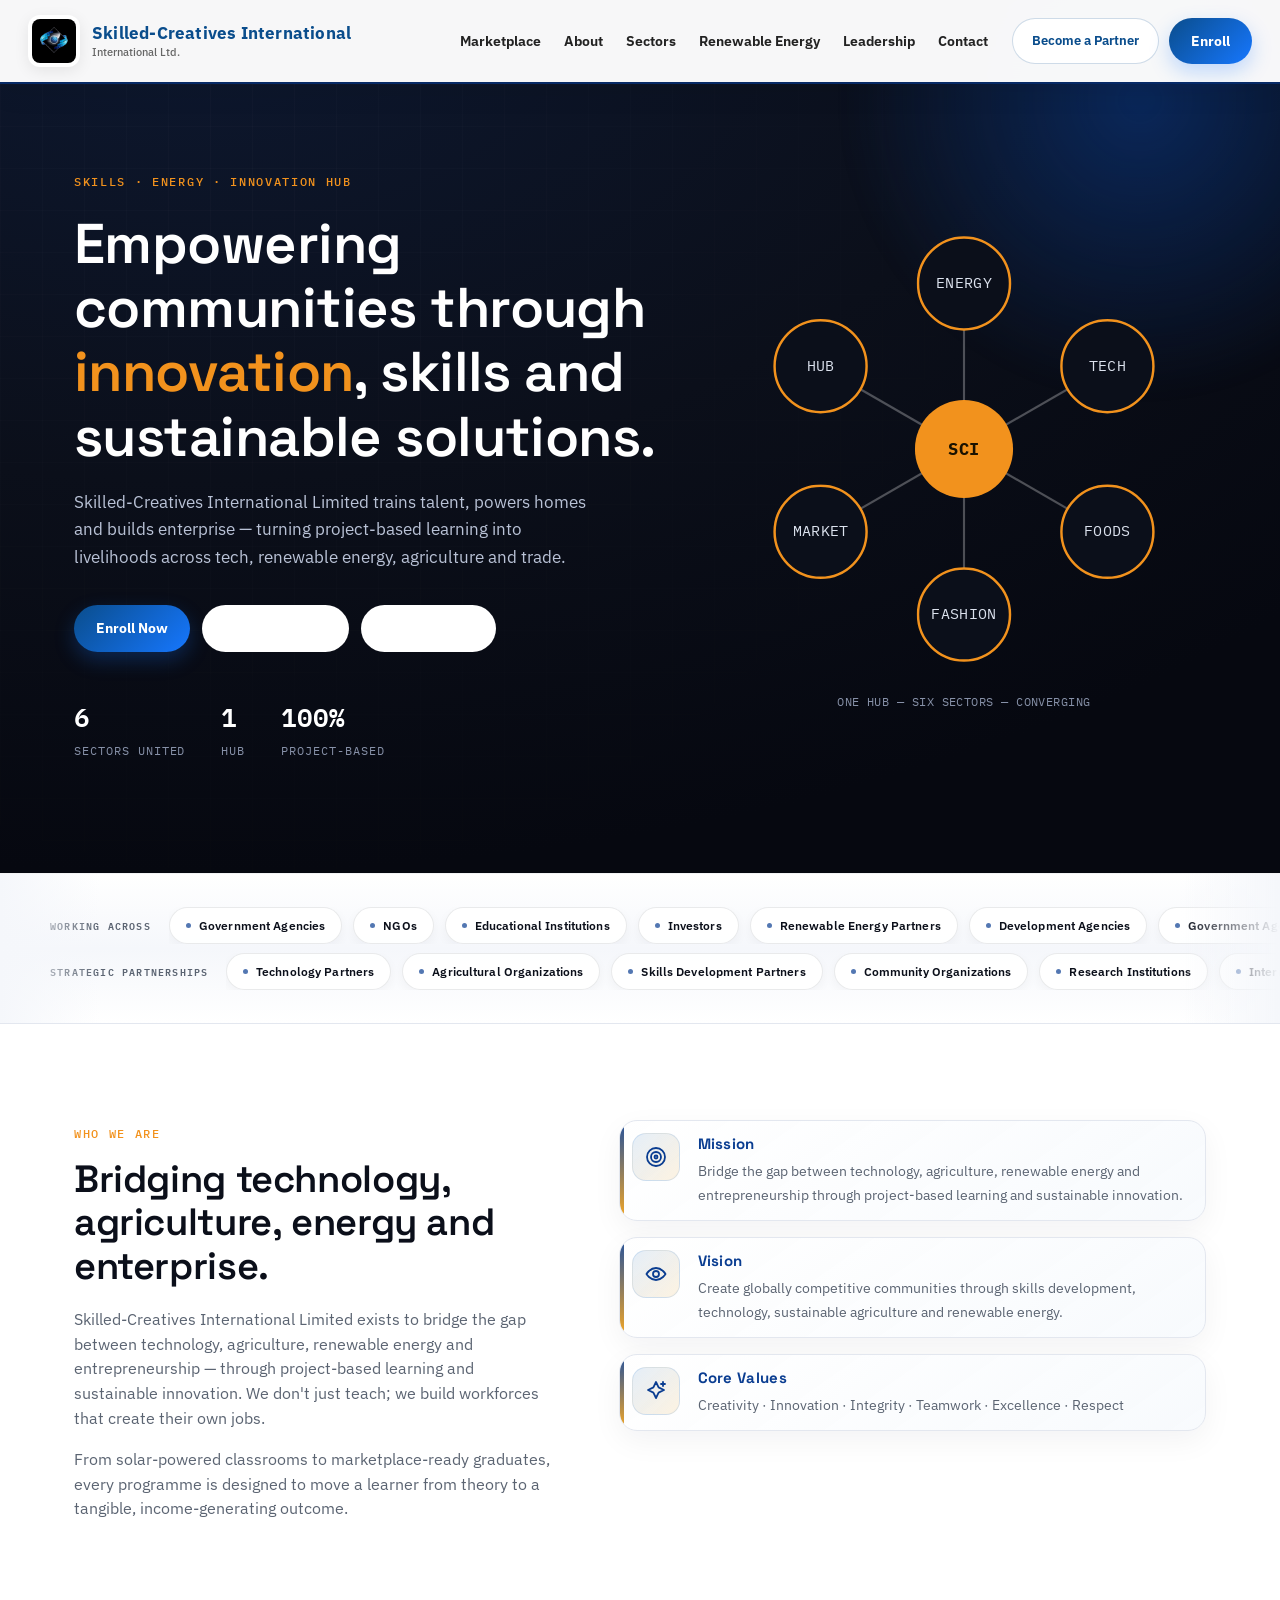
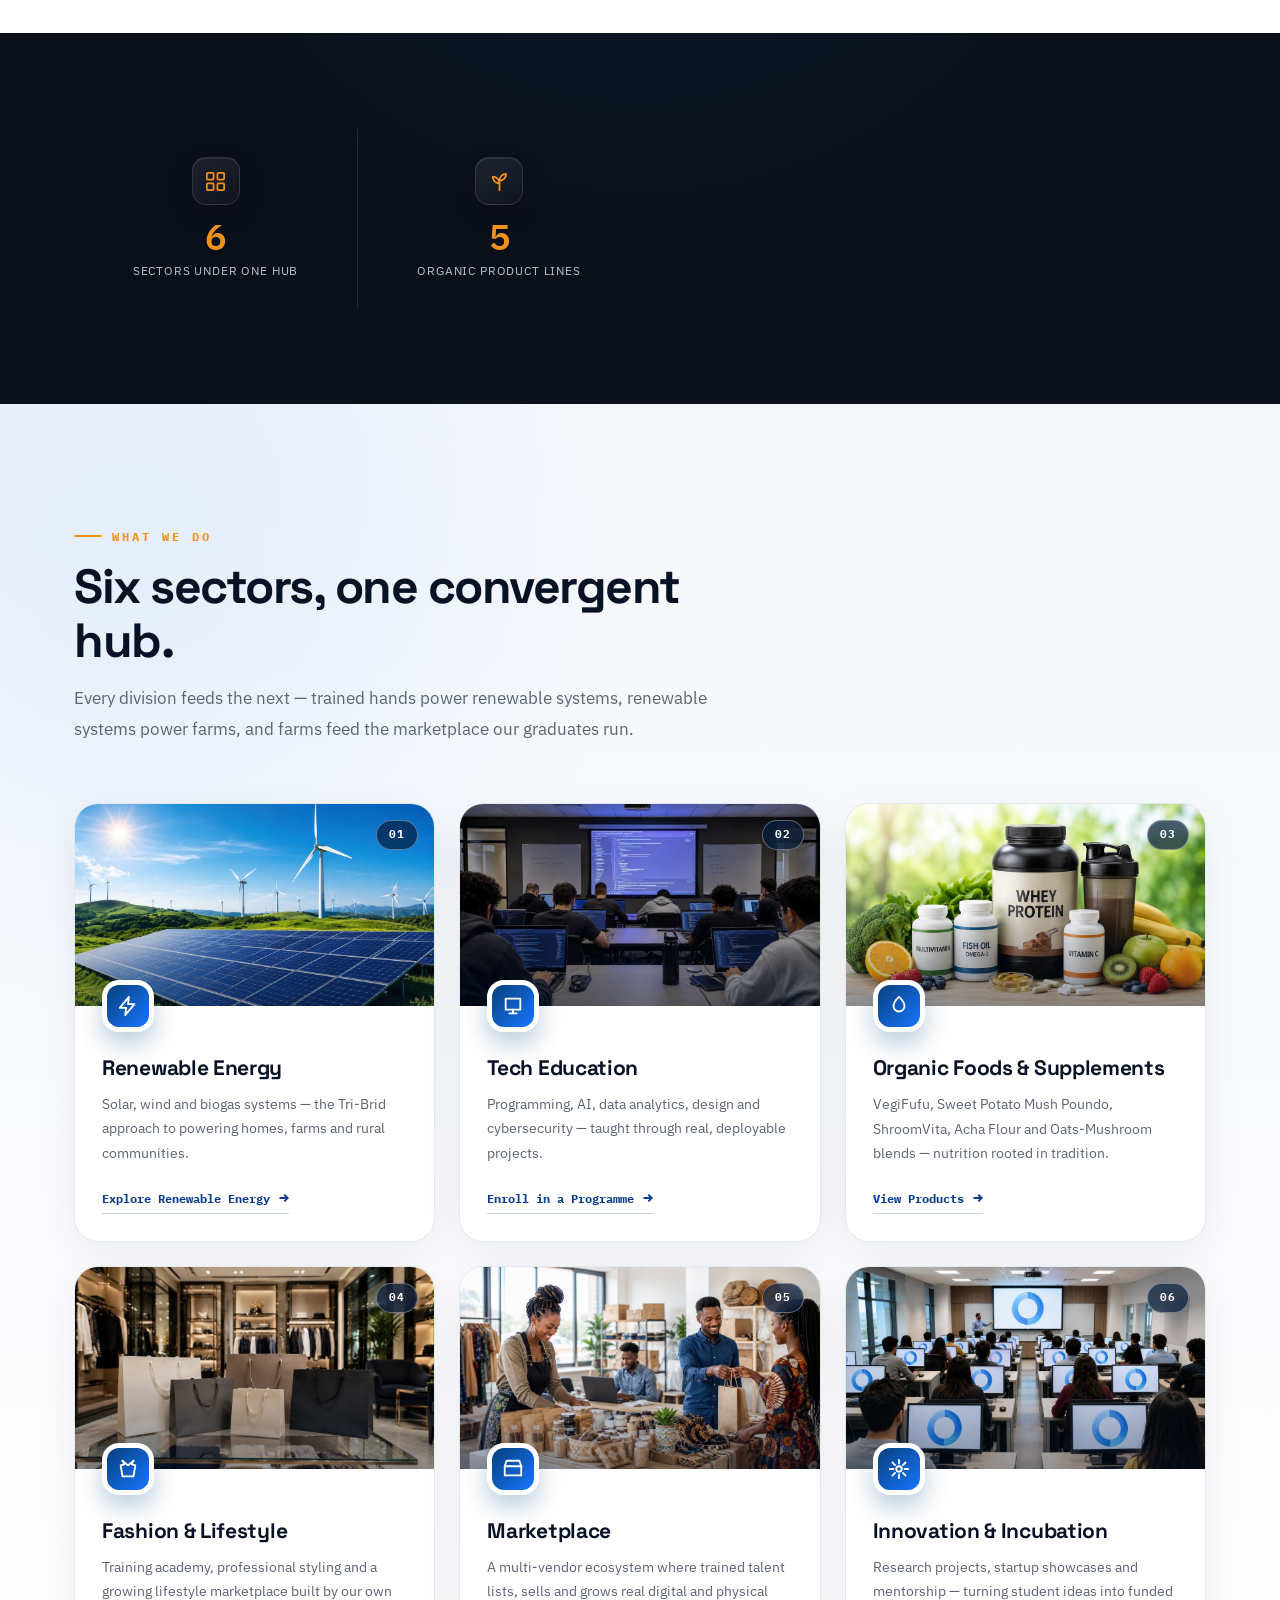
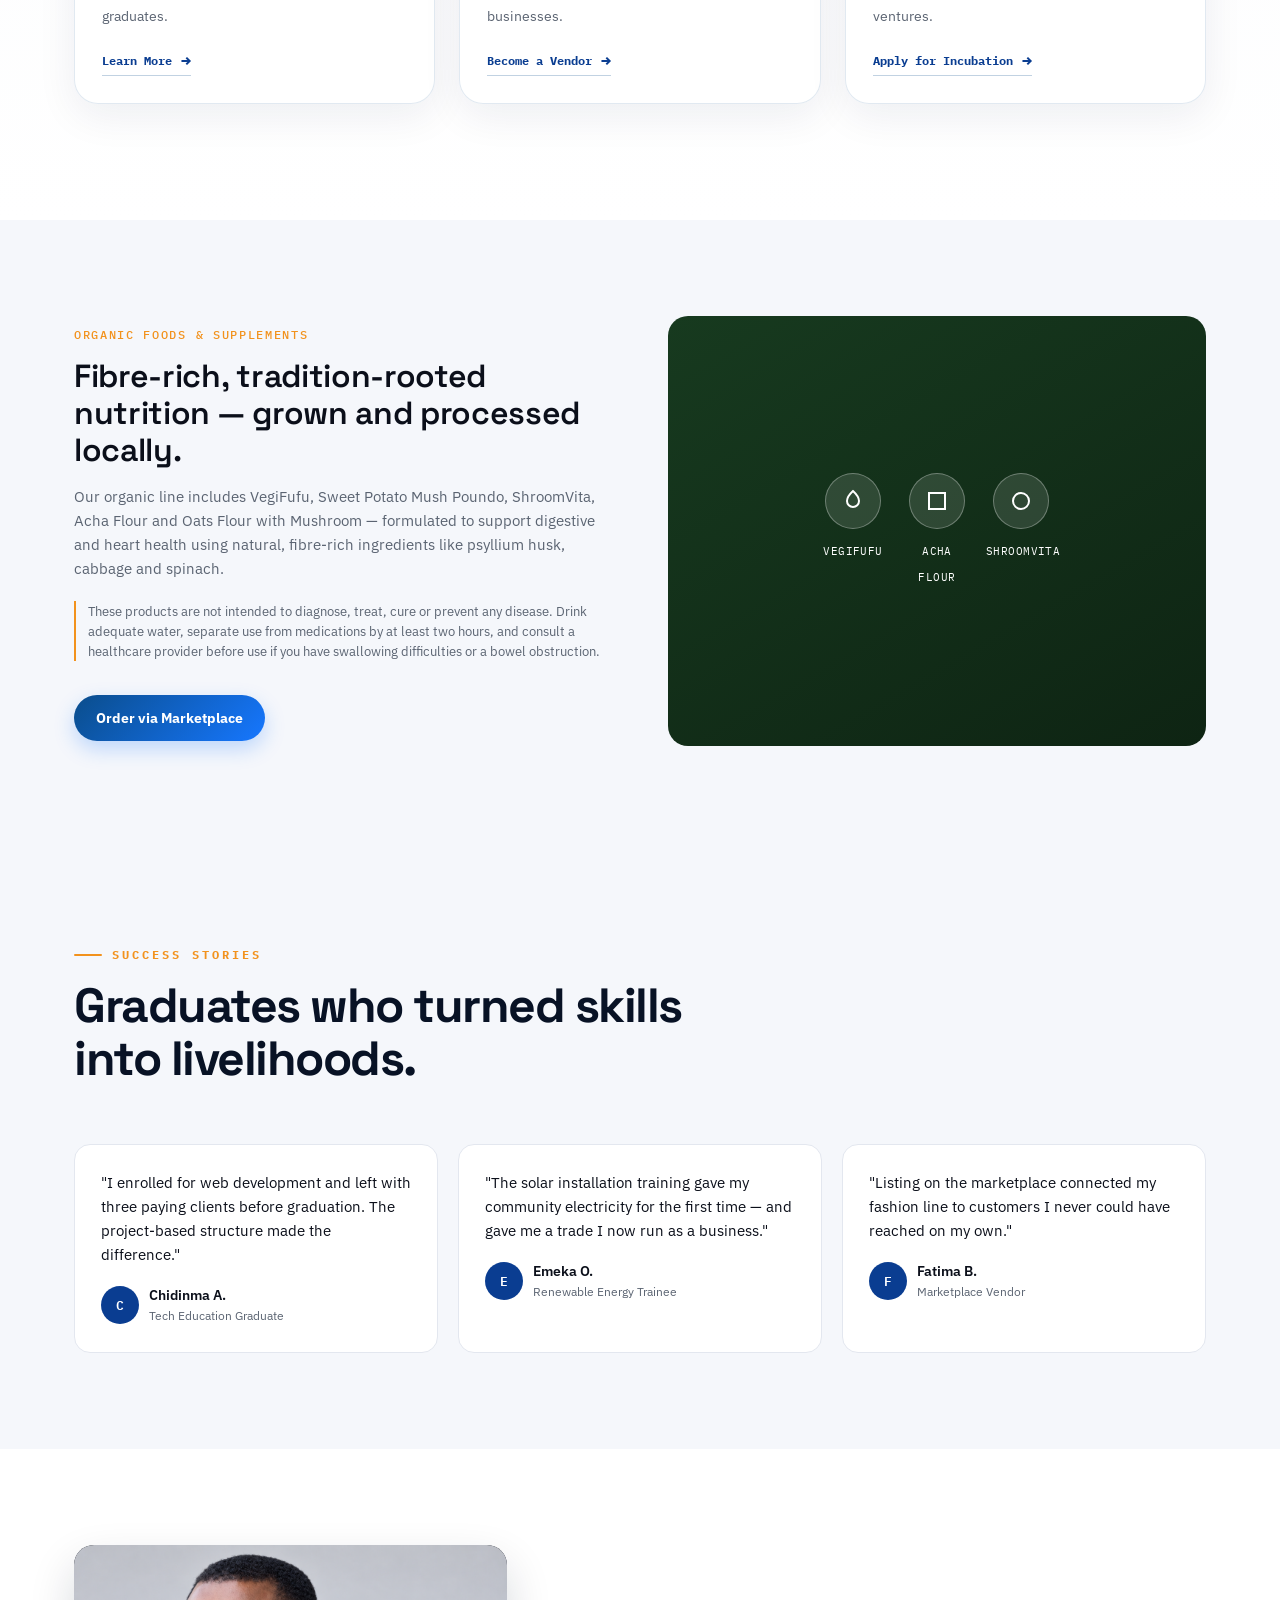
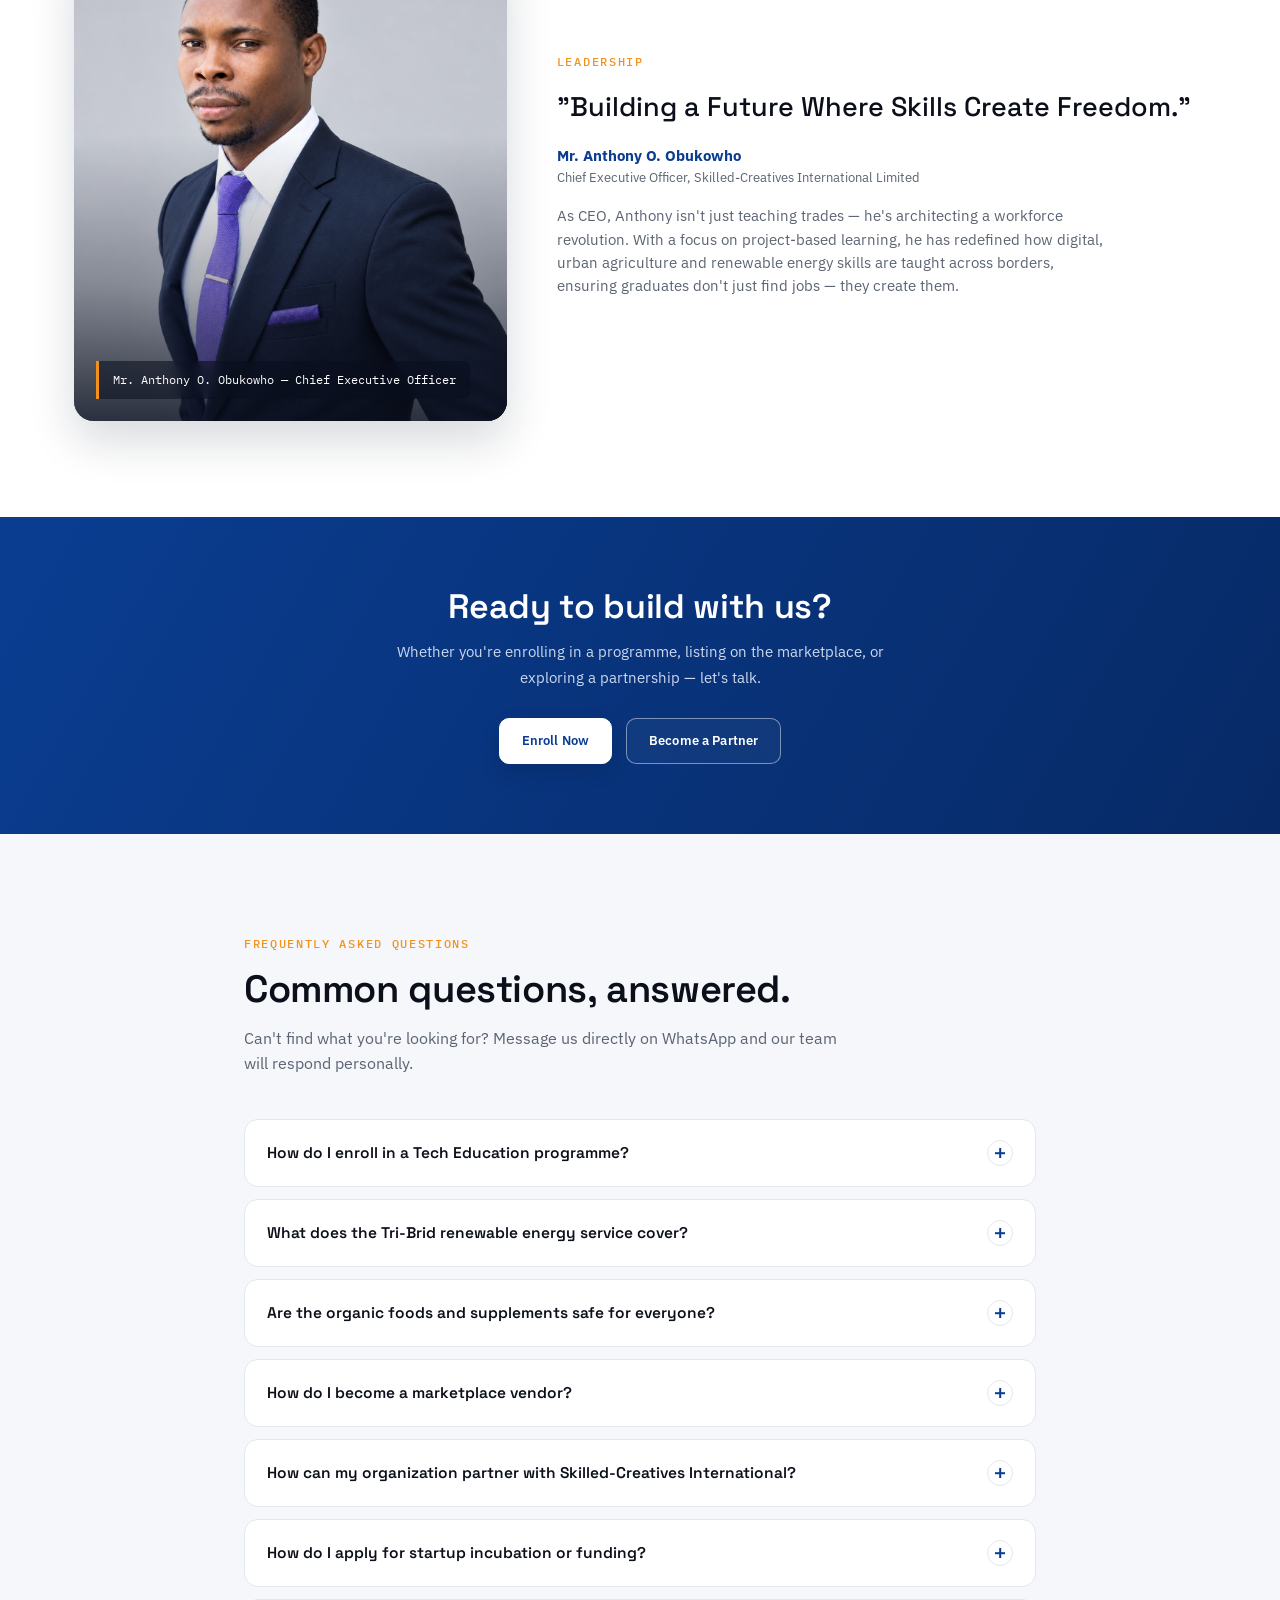
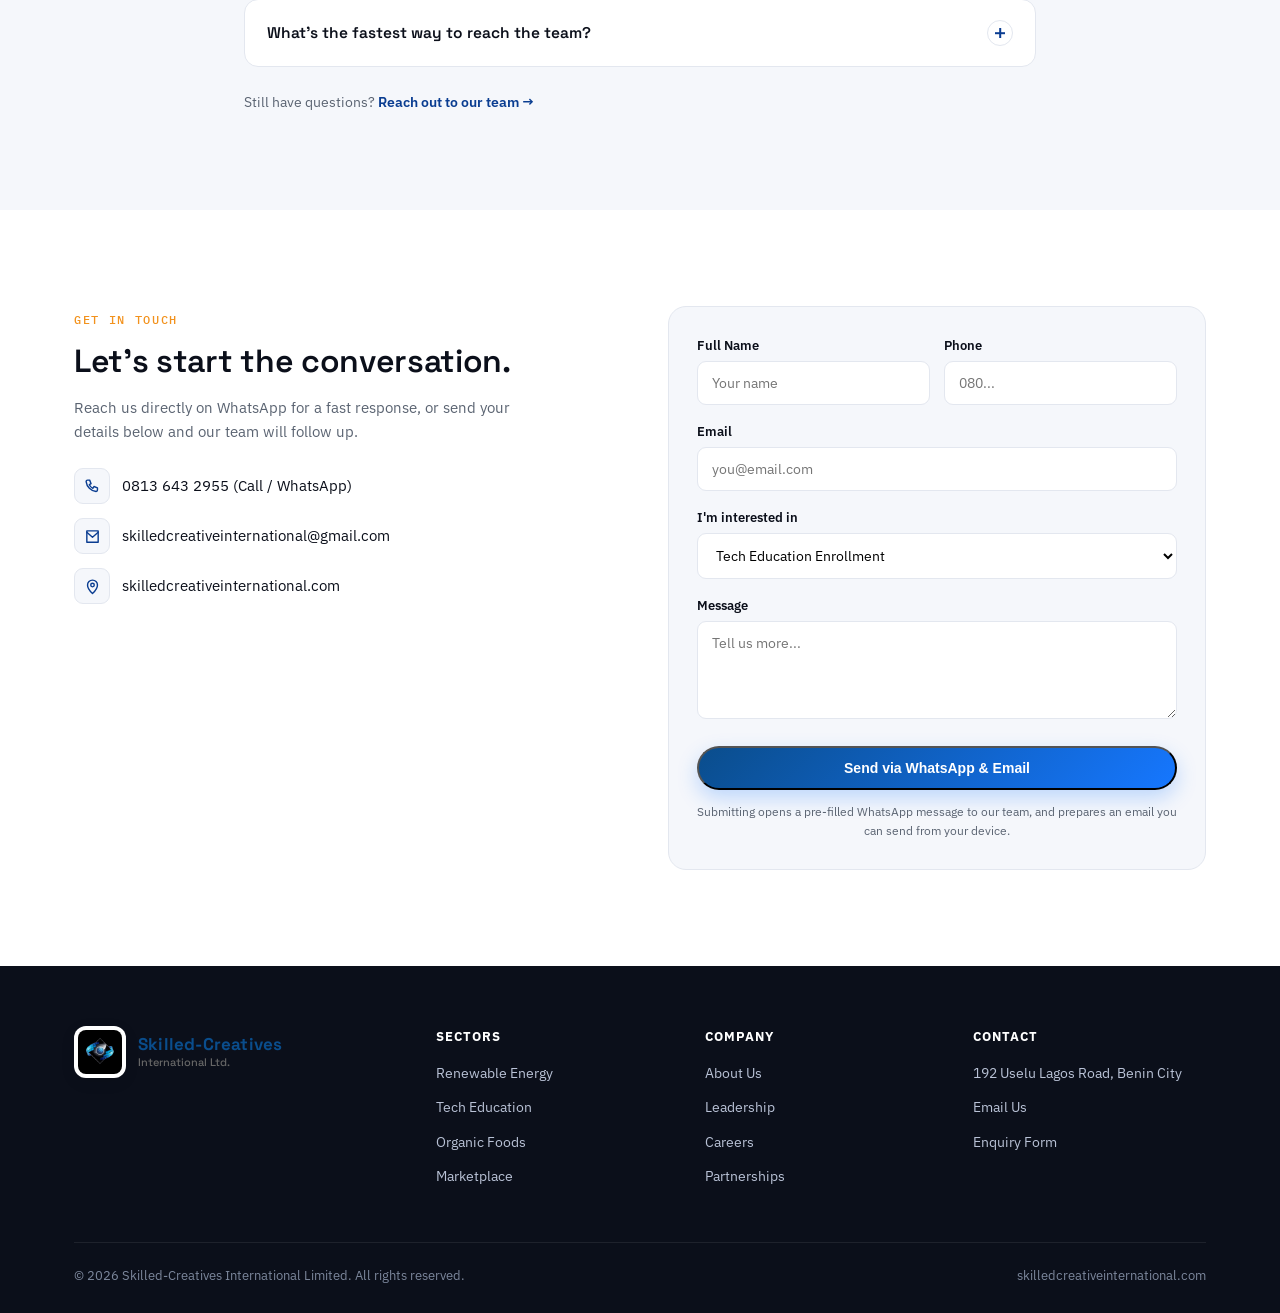
==== commit 8e0cdcff: "Add files via upload" ====
--- a/index.html
+++ b/index.html
@@ -2121,8 +2121,7 @@
 
       <!-- MAIN LOGO -->
       <a href="#top" class="logo">
-        <img
-          src="./logo skill creative.jpeg"
+        <img src="./skilllogo.jpeg"
           alt="Skilled-Creatives International logo"
         >
 
@@ -2792,7 +2791,7 @@
 
     <div class="ceo-photo">
       <img 
-        src="./ceo photos.jpeg"
+        src="./mranthony.png"
         alt="Mr. Anthony O. Obukowho — Chief Executive Officer"
       >
 
@@ -2981,7 +2980,7 @@
     <div class="foot-grid">
       <div>
         <div class="foot-logo"><span <a href="#top" class="logo">
-  <img src="./logo skill creative.jpeg" alt="Skilled-Creatives Logo">
+  <img src="./skilllogo.jpeg" alt="Skilled-Creatives Logo">
   
   <div class="logo-text">
     <span class="logo-title">Skilled-Creatives</span>
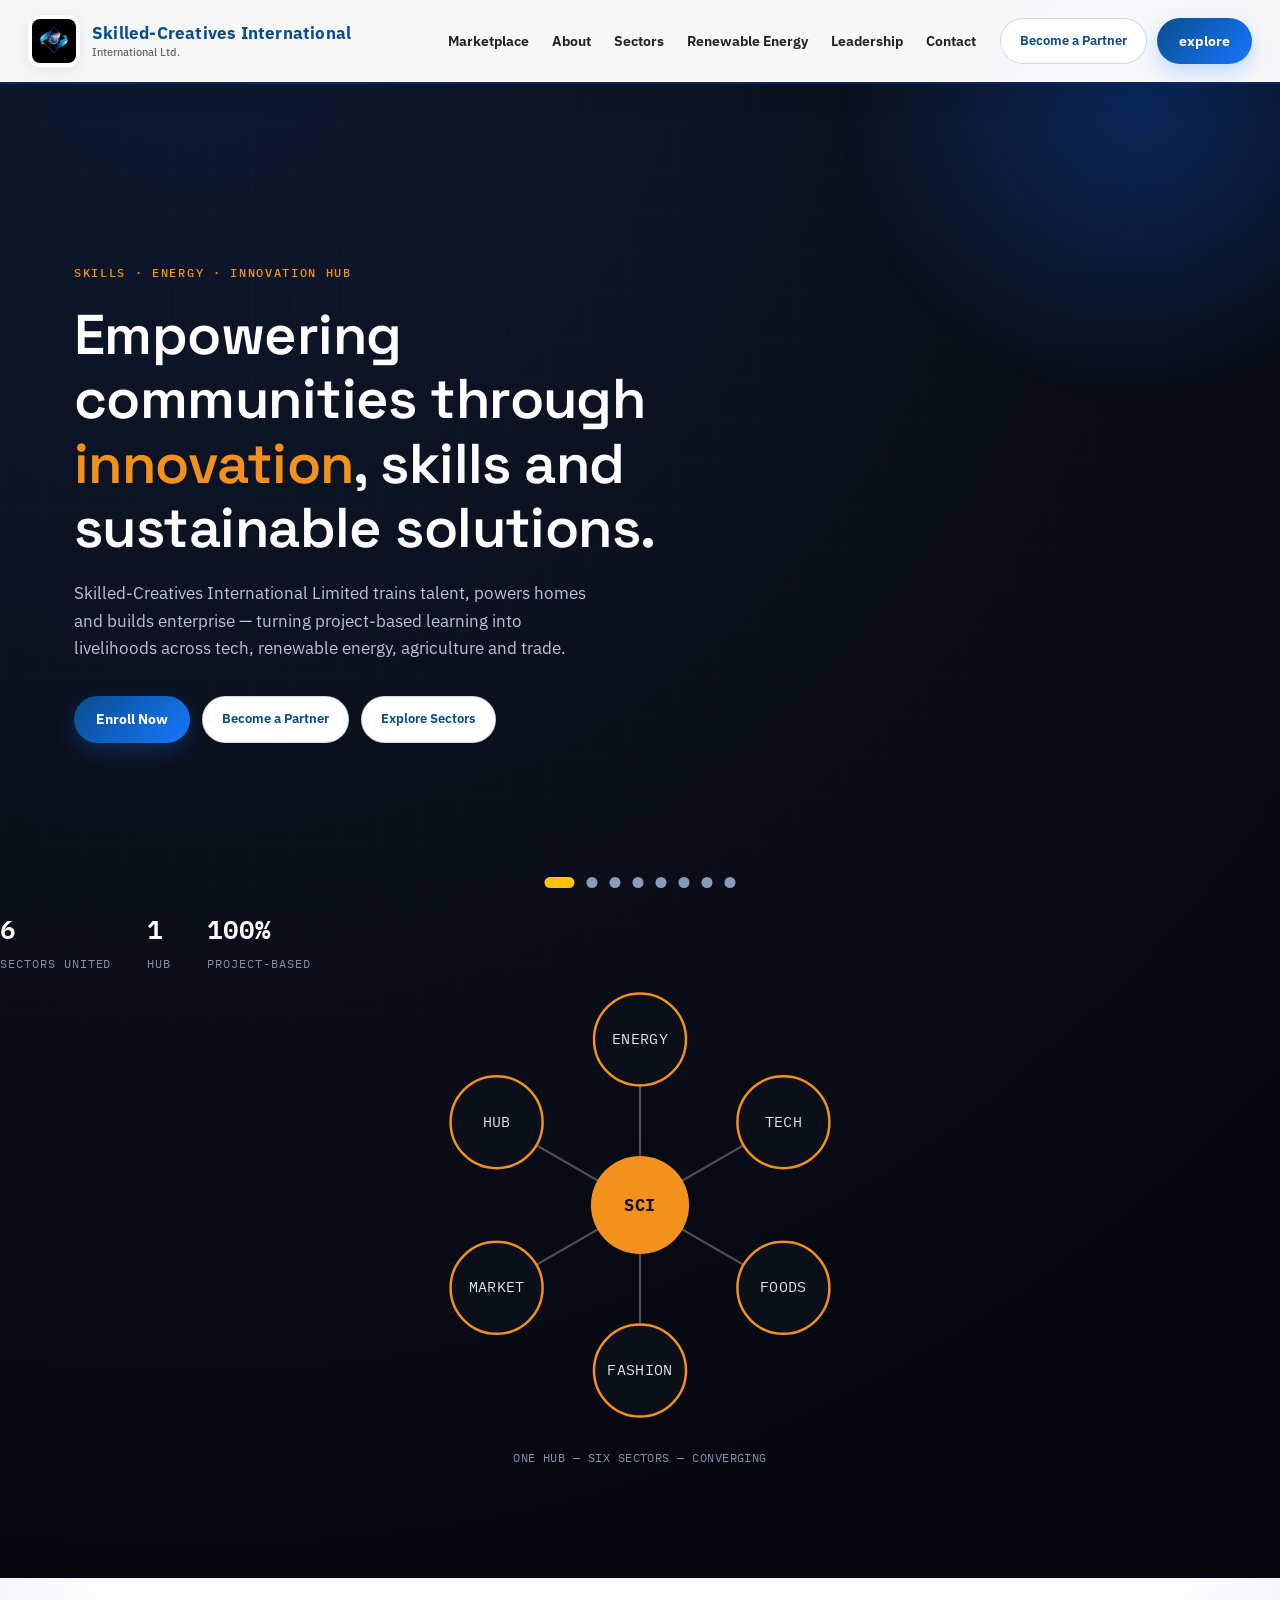
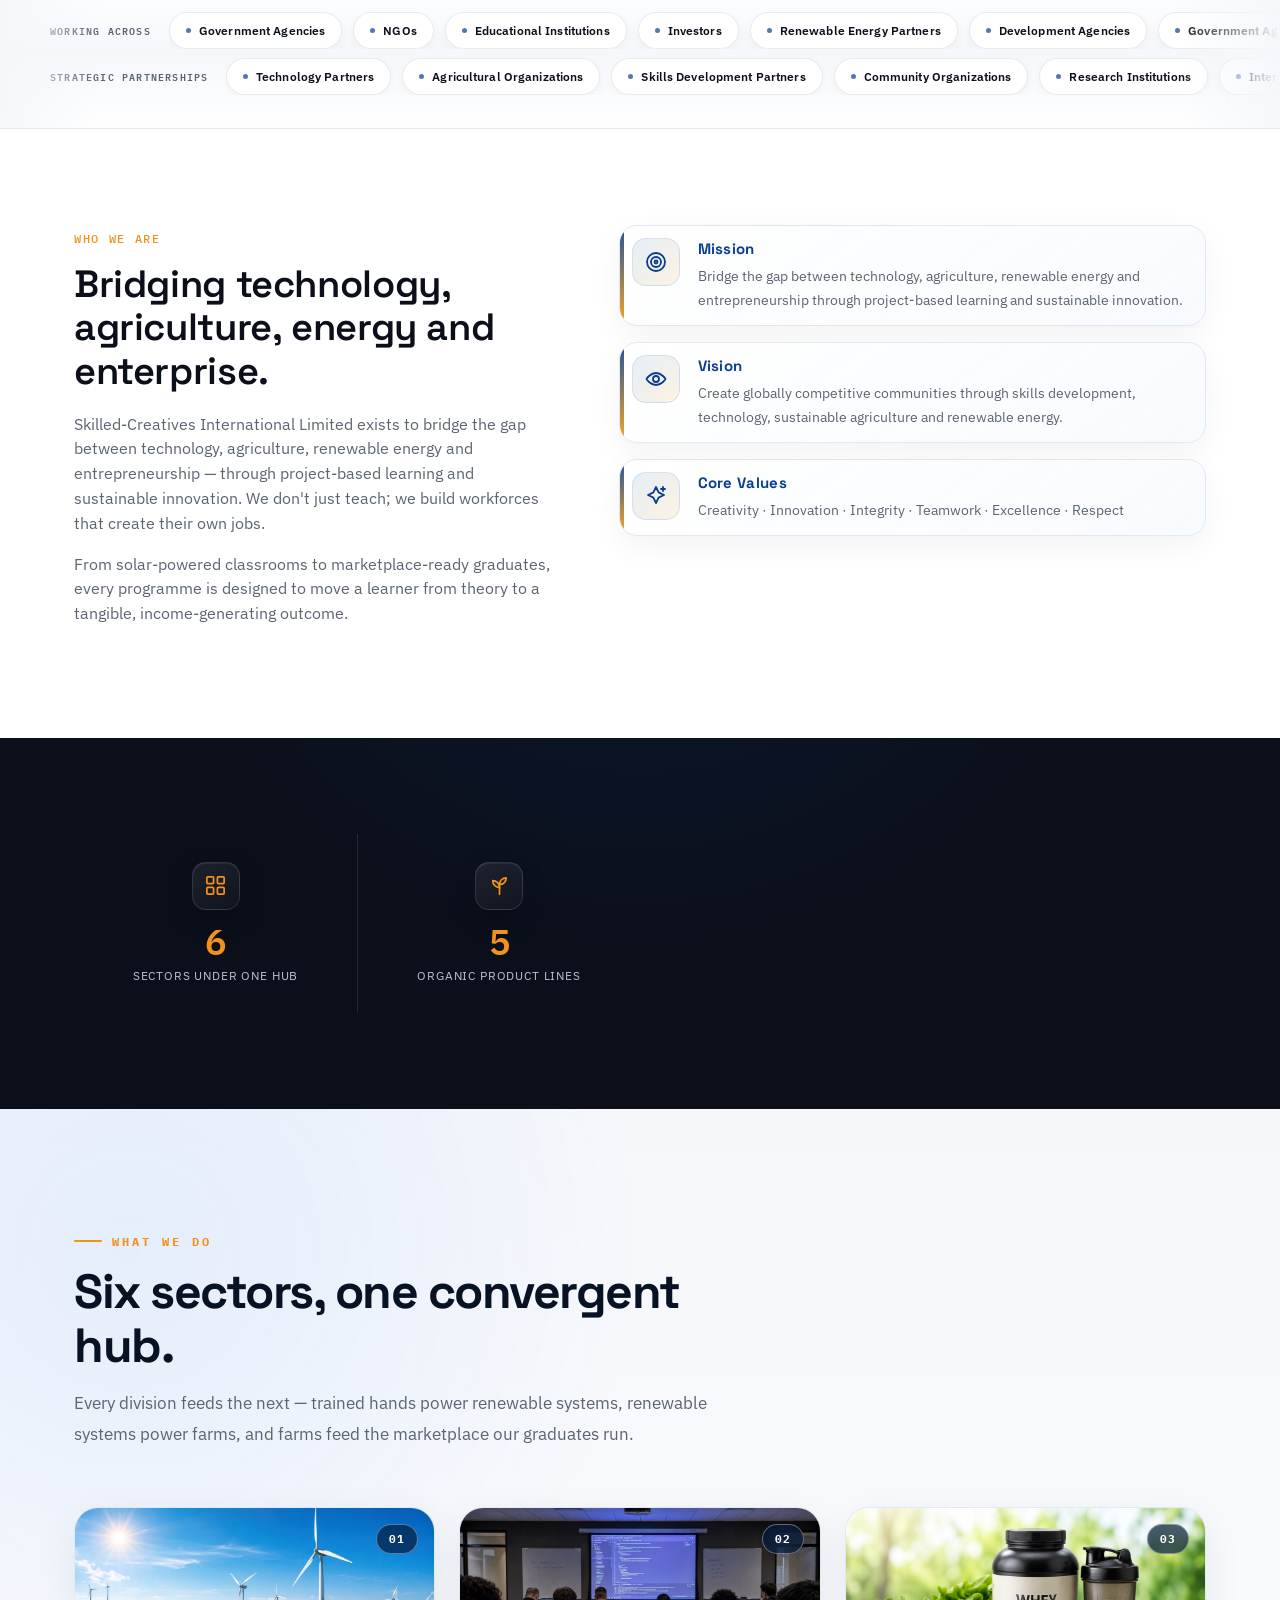
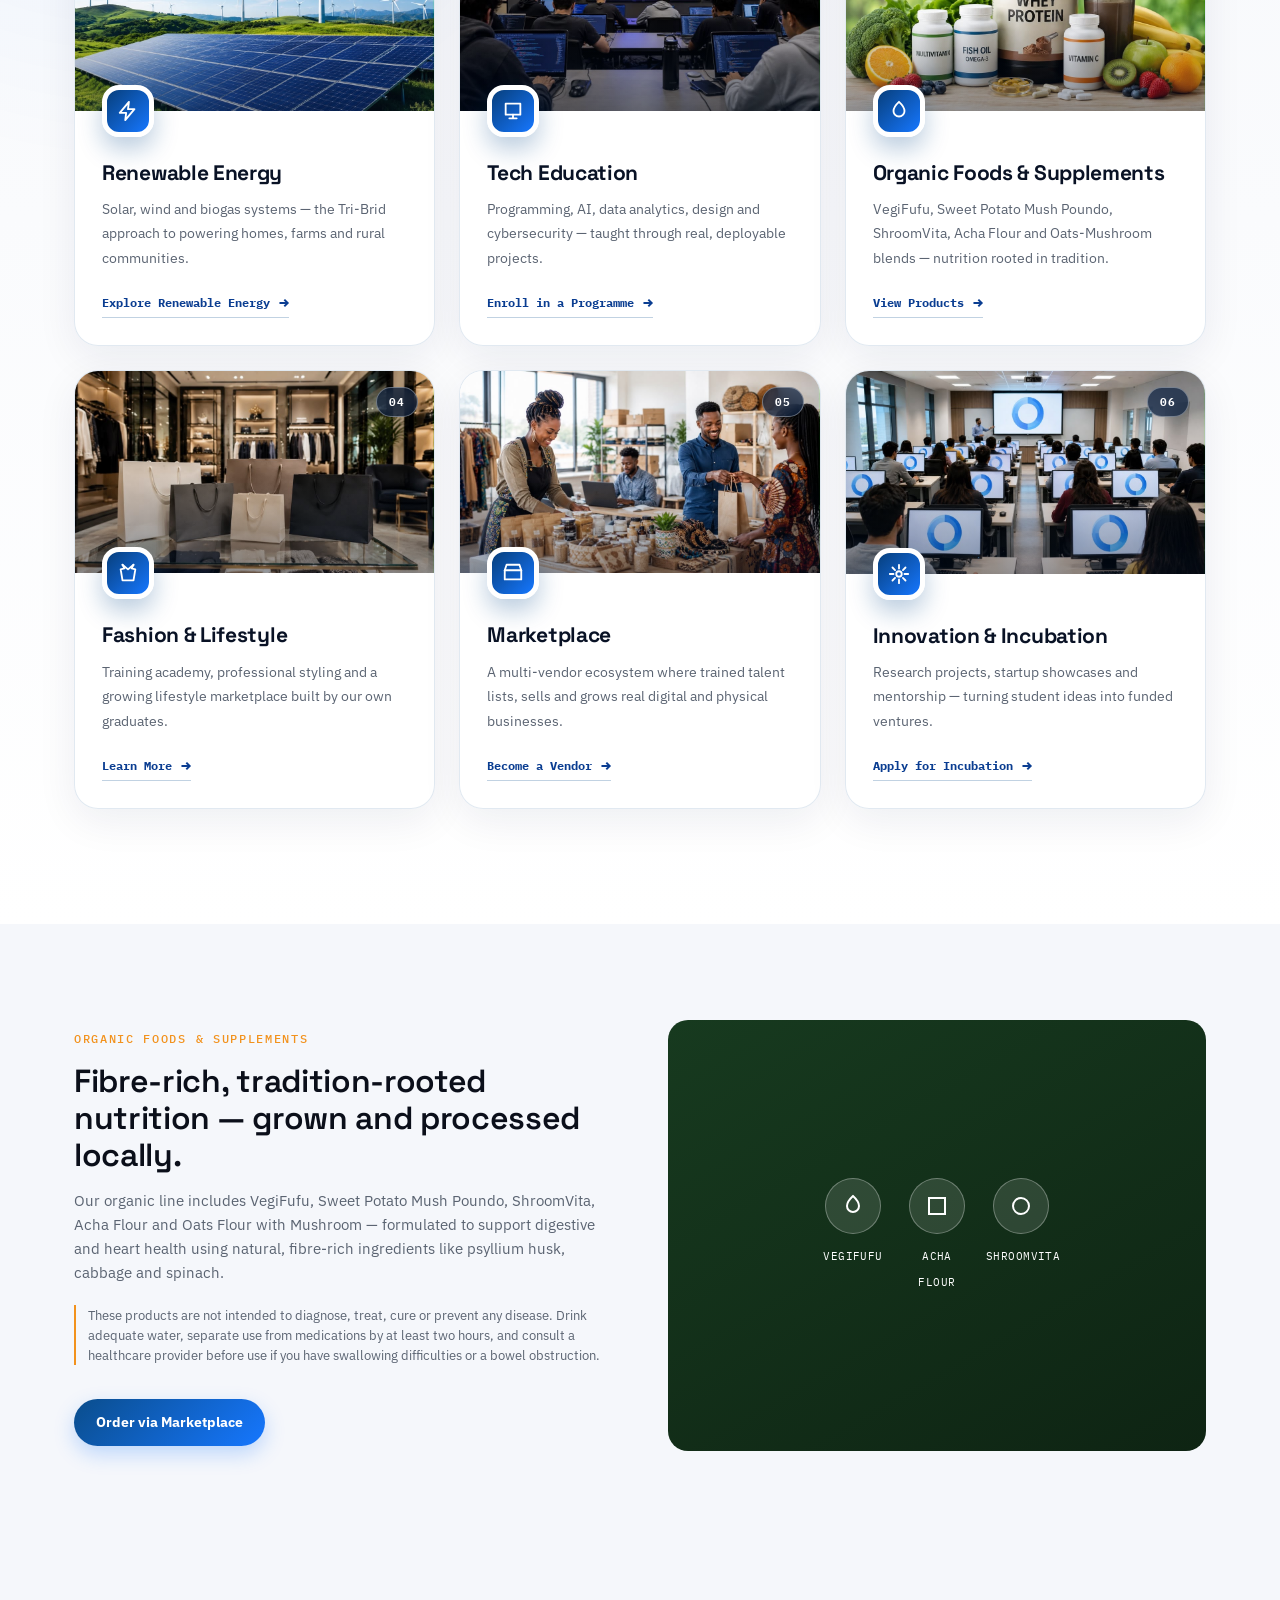
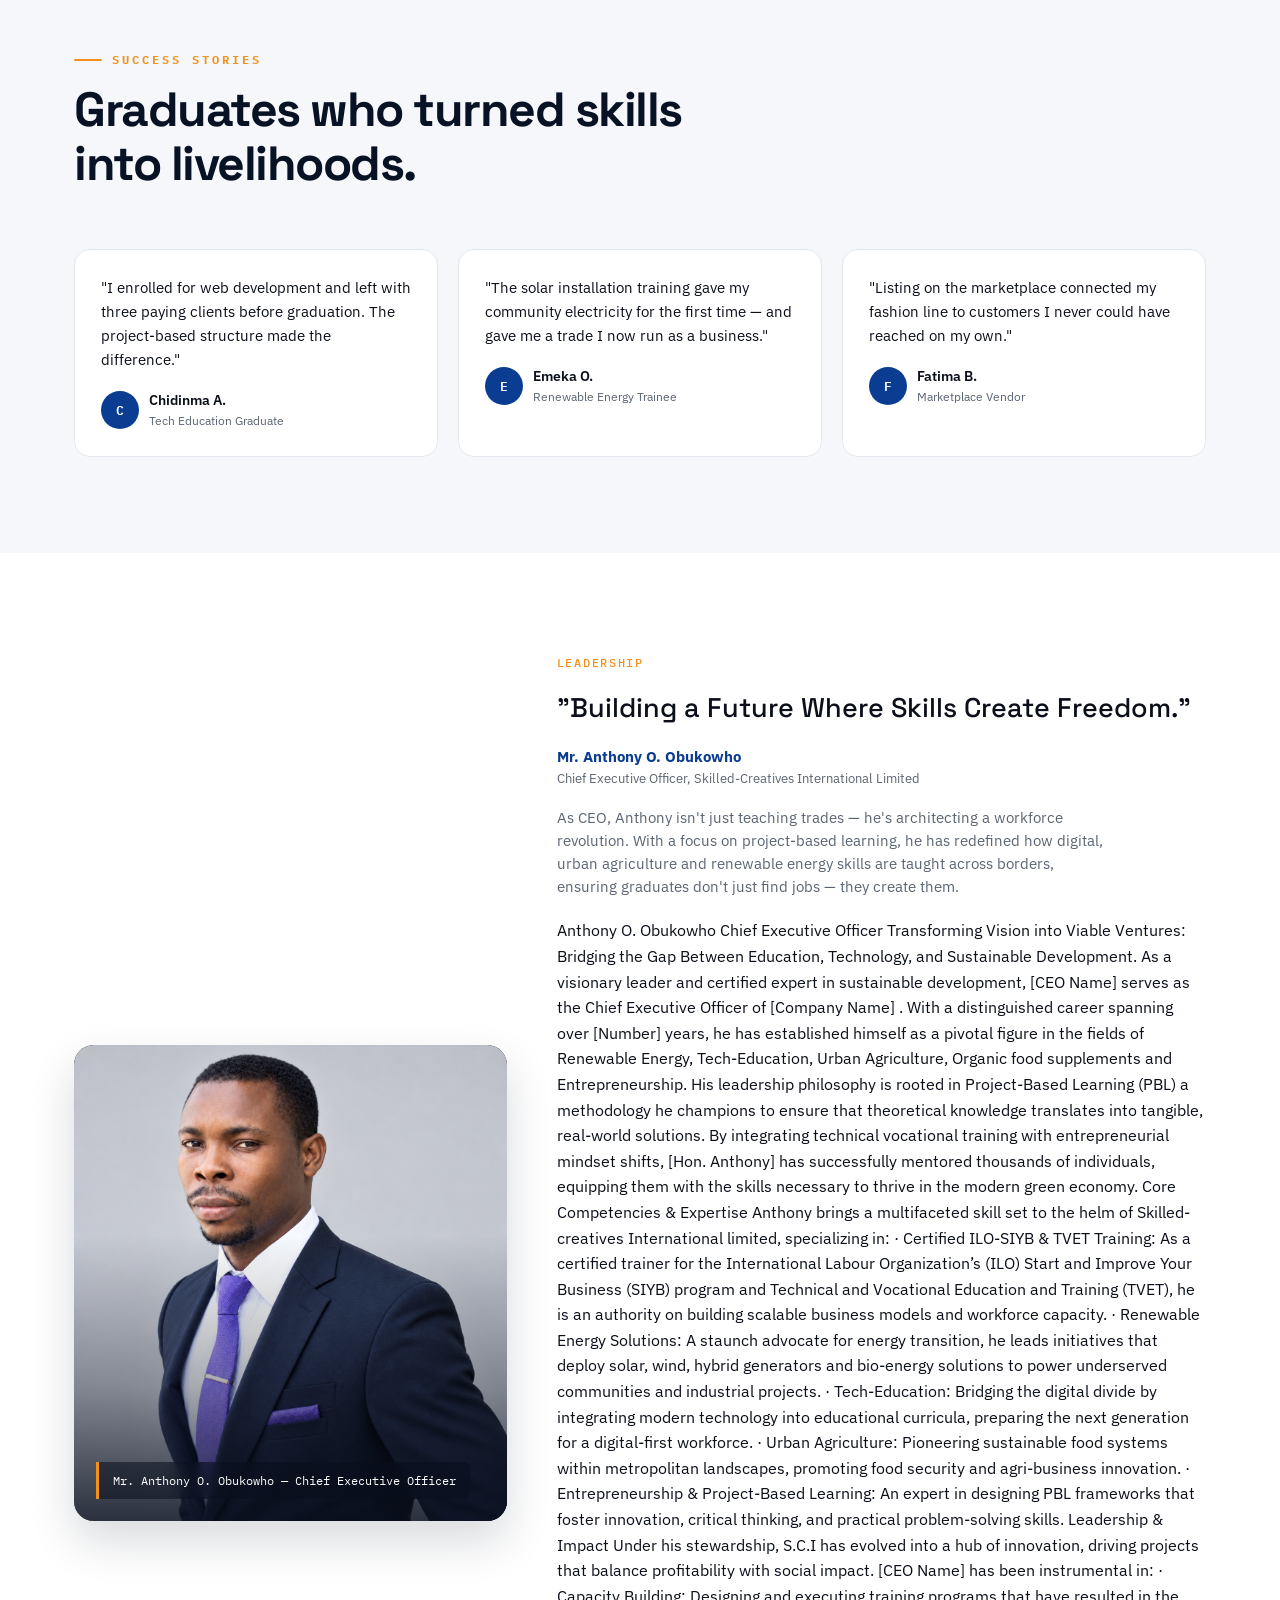
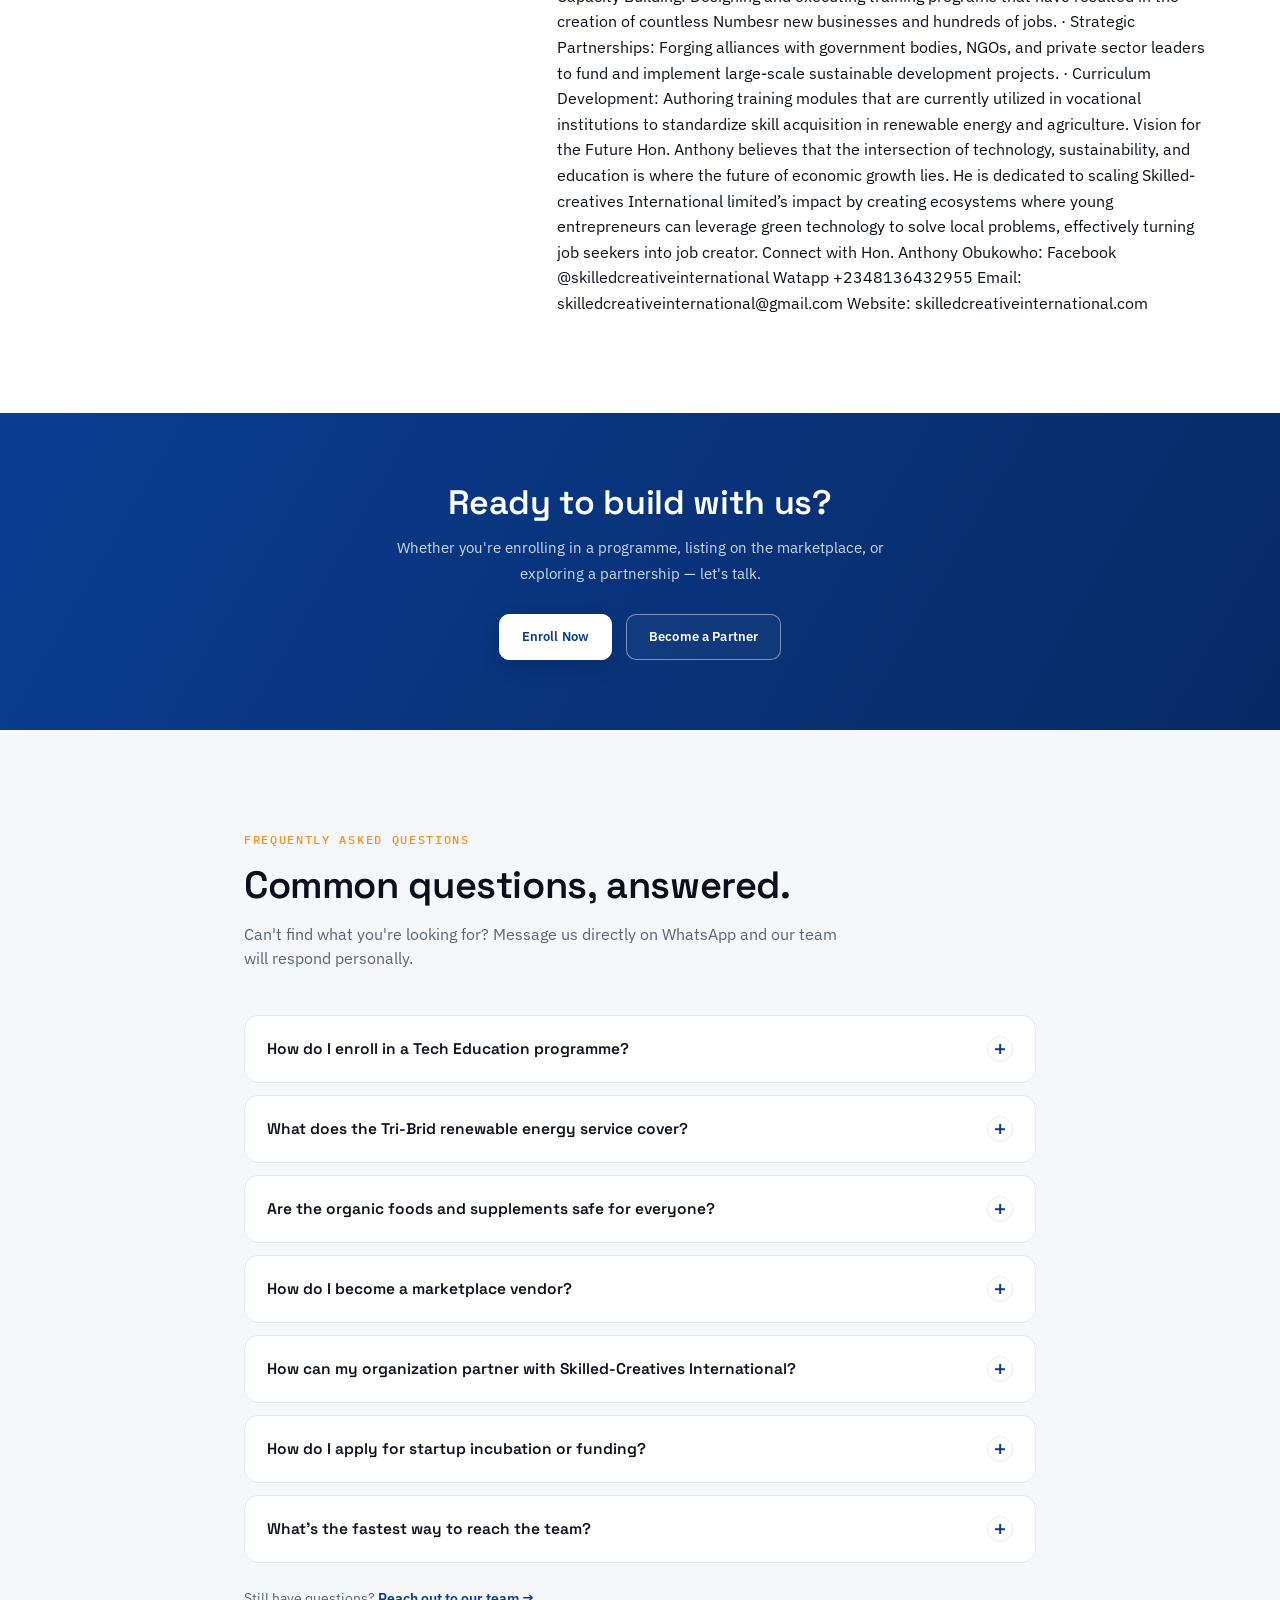
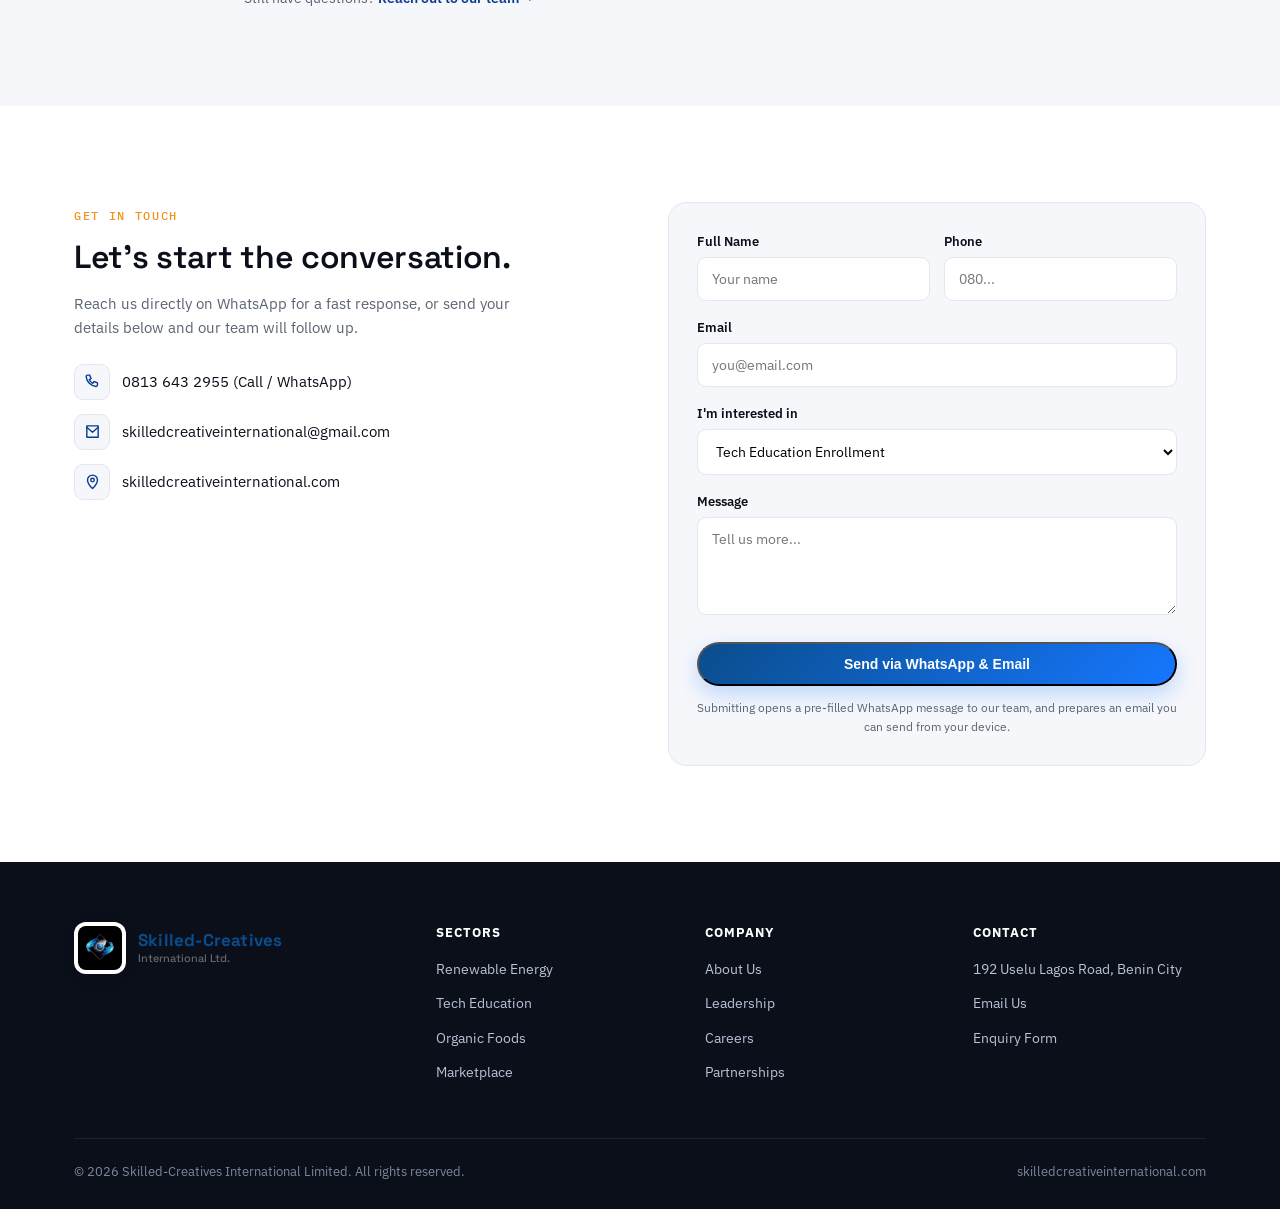
==== commit 716d2e33: "Add files via upload" ====
--- a/index.html
+++ b/index.html
@@ -148,6 +148,171 @@
   font-weight: 500;
 }
 
+/* HERO SLIDER */
+.hero-slider {
+  position: relative;
+  display: grid;
+  grid-template-columns: minmax(0, 1fr);
+  min-height: 520px;
+  align-items: center;
+}
+
+.hero-slide {
+  grid-area: 1 / 1;
+  width: 100%;
+  opacity: 0;
+  visibility: hidden;
+  pointer-events: none;
+  transform: translateX(35px);
+  transition:
+    opacity 0.7s ease,
+    transform 0.7s ease,
+    visibility 0.7s ease;
+}
+
+.hero-slide.active {
+  opacity: 1;
+  visibility: visible;
+  pointer-events: auto;
+  transform: translateX(0);
+  z-index: 2;
+}
+
+.hero-content {
+  max-width: 760px;
+  padding: 35px 0 65px;
+}
+
+.hero-image-content {
+  width: 100%;
+  display: flex;
+  align-items: center;
+  justify-content: center;
+  padding: 25px 0 65px;
+}
+
+.hero-poster {
+  display: block;
+  width: min(100%, 560px);
+  max-height: 650px;
+  height: auto;
+  object-fit: contain;
+  border-radius: 16px;
+  box-shadow: 0 20px 55px rgba(0, 0, 0, 0.3);
+}
+
+/* SLIDER DOTS */
+.hero-slider-dots {
+  position: absolute;
+  z-index: 5;
+  bottom: 20px;
+  left: 50%;
+  transform: translateX(-50%);
+  display: flex;
+  align-items: center;
+  gap: 12px;
+}
+
+.slider-dot {
+  width: 11px;
+  height: 11px;
+  padding: 0;
+  border: none;
+  border-radius: 50%;
+  background: #8a9bb8;
+  cursor: pointer;
+  transition: all 0.3s ease;
+}
+
+.slider-dot.active {
+  width: 30px;
+  border-radius: 20px;
+  background: #ffc107;
+}
+
+/* MOBILE RESPONSIVENESS */
+@media (max-width: 768px) {
+  .hero-slider {
+    min-height: 0;
+    padding-bottom: 55px;
+  }
+
+  .hero-content {
+    padding: 40px 0 25px;
+  }
+
+
+/* Image and caption layout */
+.hero-image-content {
+  width: 100%;
+  display: flex;
+  flex-direction: column;
+  align-items: center;
+  gap: 20px;
+  padding: 20px 0 65px;
+}
+
+.hero-poster {
+  display: block;
+  width: min(100%, 560px);
+  max-height: 650px;
+  height: auto;
+  object-fit: contain;
+  border-radius: 16px;
+  box-shadow: 0 20px 55px rgba(0, 0, 0, 0.3);
+}
+
+/* Caption below the photo */
+.slide-caption {
+  width: min(100%, 560px);
+  text-align: center;
+  color: #ffffff;
+  padding: 10px 15px;
+  box-sizing: border-box;
+}
+
+.slide-caption h2 {
+  color: #ffc107;
+  font-size: clamp(22px, 3vw, 32px);
+  margin: 0 0 12px;
+}
+
+.slide-caption p {
+  color: #e4eaf5;
+  font-size: 16px;
+  line-height: 1.8;
+  margin: 0 0 22px;
+}
+
+@media (max-width: 768px) {
+  .hero-image-content {
+    gap: 14px;
+    padding: 15px 0 55px;
+  }
+
+  .hero-poster {
+    width: 100%;
+    max-height: none;
+  }
+
+  .slide-caption p {
+    font-size: 14px;
+    line-height: 1.7;
+  }
+}
+
+  .hero-slider-dots {
+    bottom: 12px;
+  }
+}
+
+@media (prefers-reduced-motion: reduce) {
+  .hero-slide,
+  .slider-dot {
+    transition: none;
+  }
+}
+
 
 /* =========================================
    DESKTOP NAVIGATION LINKS
@@ -2170,7 +2335,7 @@
 
         <li class="nav-item">
           <a href="marketplace.html">
-            <span class="nav-number">01</span>
+            <span class="nav-number"></span>
             <span class="nav-name">Marketplace</span>
             <span class="nav-arrow">→</span>
           </a>
@@ -2234,7 +2399,7 @@
         </a>
 
         <a href="auth.html" class="btn btn-primary">
-          Enroll
+          explore
         </a>
 
         <button
@@ -2253,23 +2418,244 @@
 
     </nav>
   </header>
-
-
-
-
 <section class="hero" id="top">
   <div class="hero-grid-bg"></div>
   <div class="hero-glow"></div>
-  <div class="wrap">
-    <div>
-      <span class="eyebrow">Skills · Energy · Innovation Hub</span>
-      <h1>Empowering communities through <span>innovation</span>, skills and sustainable solutions.</h1>
-      <p class="lead">Skilled-Creatives International Limited trains talent, powers homes and builds enterprise — turning project-based learning into livelihoods across tech, renewable energy, agriculture and trade.</p>
-      <div class="hero-actions">
-        <a href="auth.html" class="btn btn-primary">Enroll Now</a>
-        <a href="#contact" class="btn btn-ghost" style="border-color:rgba(255,255,255,.25);color:#fff;">Become a Partner</a>
-        <a href="#sectors" class="btn btn-ghost" style="border-color:rgba(255,255,255,.25);color:#fff;">Explore Sectors</a>
+
+  <div class="wrap hero-slider">
+
+    <!-- SLIDE 1: TEXT -->
+    <div class="hero-slide active">
+      <div class="hero-content">
+        <span class="eyebrow">
+          Skills · Energy · Innovation Hub
+        </span>
+
+        <h1>
+          Empowering communities through
+          <span>innovation</span>, skills and sustainable solutions.
+        </h1>
+
+        <p class="lead">
+          Skilled-Creatives International Limited trains
+          talent, powers homes and builds enterprise —
+          turning project-based learning into livelihoods
+          across tech, renewable energy, agriculture and trade.
+        </p>
+
+        <div class="hero-actions">
+          <a href="auth.html" class="btn btn-primary">
+            Enroll Now
+          </a>
+
+          <a href="#contact" class="btn btn-ghost">
+            Become a Partner
+          </a>
+
+          <a href="#sectors" class="btn btn-ghost">
+            Explore Sectors
+          </a>
+        </div>
       </div>
+    </div>
+
+
+<!-- SLIDE 2: POSTER WITH WRITE-UP -->
+<div class="hero-slide">
+  <div class="hero-image-content">
+
+    <img
+      src="./welcomeslide.jpeg"
+      alt="Skilled-Creatives International"
+      class="hero-poster"
+    />
+
+    <div class="slide-caption">
+      <h2>Skills, Energy & Innovation</h2>
+
+      <p>
+        Skilled-Creatives International Limited empowers
+        individuals and communities through digital skills,
+        clean energy, sustainable agriculture and enterprise
+        development.
+      </p>
+
+      <a href="#sectors" class="btn btn-primary">
+        Explore Our Sectors
+      </a>
+    </div>
+
+  </div>
+</div>
+       <!-- SLIDE 3: POSTER IMAGE -->
+   <div class="hero-slide">
+  <div class="hero-image-content">
+
+    <img
+      src="./computertraining.jpeg"
+      alt="Skilled-Creatives International"
+      class="hero-poster"
+    />
+
+    <div class="slide-caption">
+      <h2>Computer Training</h2>
+
+      <p>
+       @Skilled-Creatives International Limited we equip learners with practical computers, web development and Ai skills for todays' digital economy
+      </p>
+
+      <a href="#sectors" class="btn btn-primary">
+        visit our classes
+      </a>
+    </div>
+
+  </div>
+</div>
+        <!-- SLIDE 4: POSTER IMAGE -->
+   <div class="hero-slide">
+  <div class="hero-image-content">
+    <img src="./cleanenergy.jpeg"
+      alt="Skilled-Creatives International"
+      class="hero-poster"
+    />
+
+    <div class="slide-caption">
+      <h2>Clean Energy Solution</h2>
+      <p>
+       @Skilled-Creatives International Limited we promote access to suitable energy through solar technology, energy solutions and renewable energy skills
+      </p>
+
+      <a href="#sectors" class="btn btn-primary">
+        visit our classes
+      </a>
+    </div>
+
+  </div>
+</div>
+        <!-- SLIDE 5: POSTER IMAGE -->
+   <div class="hero-slide">
+  <div class="hero-image-content">
+
+    <img
+      src="./agriculture.jpeg"
+      alt="Skilled-Creatives International"
+      class="hero-poster"
+    />
+
+    <div class="slide-caption">
+      <h2>Sustainable Agriculture</h2>
+
+      <p>
+       @Skilled-Creatives International Limited we encourage innovative agricultural practices that support livelihood, productivity, and enviromental sustainability
+      </p>
+
+      <a href="#sectors" class="btn btn-primary">
+        visit our farm
+      </a>
+    </div>
+
+  </div>
+</div>
+   <!-- SLIDE 6: POSTER IMAGE -->
+ <div class="hero-slide">
+  <div class="hero-image-content">
+
+    <img
+      src="./entdev.jpeg"
+      alt="Skilled-Creatives International"
+      class="hero-poster"
+    />
+
+    <div class="slide-caption">
+      <h2>Enterprise Development</h2>
+
+      <p>
+       @Skilled-Creatives International Limited we promote entreprenureship, practical projects and business growth
+      </p>
+
+      <a href="#sectors" class="btn btn-primary">
+        explore our commitments
+      </a>
+    </div>
+
+  </div>
+</div>
+<!-- SLIDE 7: POSTER IMAGE -->
+   <div class="hero-slide">
+  <div class="hero-image-content">
+
+    <img
+      src="./partner.jpeg"
+      alt="Skilled-Creatives International"
+      class="hero-poster"
+    />
+
+    <div class="slide-caption">
+      <h2>partnership</h2>
+
+      <p>
+       @Skilled-Creatives International Limited we invite sponsors, organizations and investors to collaborate
+      </p>
+
+      <a href="#sectors" class="btn btn-primary">
+        Become a partner
+      </a>
+    </div>
+
+  </div>
+</div>
+    <!-- SLIDE 7: POSTER IMAGE -->
+   <div class="hero-slide">
+  <div class="hero-image-content">
+
+    <img
+      src="./headerbana.jpeg"
+      alt="Skilled-Creatives International"
+      class="hero-poster"
+    />
+
+    <div class="slide-caption">
+      <h2>Computer Training</h2>
+
+      <p>
+       @Skilled-Creatives International Limited, we brighten the
+      </p>
+
+      <a href="#sectors" class="btn btn-primary">
+        visit our classes
+      </a>
+    </div>
+
+  </div>
+</div>
+    <!-- SLIDE NAVIGATION -->
+    <div class="hero-slider-dots">
+      <button class="slider-dot active"
+              aria-label="Show introduction"
+              type="button"></button>
+      <button class="slider-dot"
+              aria-label="Show Skilled-Creatives poster"
+              type="button"></button>
+ <button class="slider-dot"
+              aria-label="Show Skilled-Creatives poster"
+              type="button"></button>
+               <button class="slider-dot"
+              aria-label="Show Skilled-Creatives poster"
+              type="button"></button>
+               <button class="slider-dot"
+              aria-label="Show Skilled-Creatives poster" type="button"></button>
+               <button class="slider-dot"
+              aria-label="Show Skilled-Creatives poster"
+              type="button"></button>
+                <button class="slider-dot"
+              aria-label="Show Skilled-Creatives poster"
+              type="button"></button>
+   <button class="slider-dot"
+              aria-label="Show Skilled-Creatives poster"
+              type="button"></button>
+    </div>
+  </div>
+</secetion>
       <div class="hero-stats">
         <div class="stat"><span class="num">6</span><span class="lbl">Sectors United</span></div>
         <div class="stat"><span class="num">1</span><span class="lbl">Hub</span></div>
@@ -2822,6 +3208,53 @@
         redefined how digital, urban agriculture and renewable energy skills
         are taught across borders, ensuring graduates don't just find jobs —
         they create them.
+      </p>
+      <p>
+
+Anthony O. Obukowho
+
+Chief Executive Officer
+
+Transforming Vision into Viable Ventures: Bridging the Gap Between Education, Technology, and Sustainable Development.
+
+As a visionary leader and certified expert in sustainable development, [CEO Name] serves as the Chief Executive Officer of [Company Name] . With a distinguished career spanning over [Number] years, he has established himself as a pivotal figure in the fields of Renewable Energy, Tech-Education, Urban Agriculture, Organic food supplements and Entrepreneurship.
+
+His leadership philosophy is rooted in Project-Based Learning (PBL) a methodology he champions to ensure that theoretical knowledge translates into tangible, real-world solutions. By integrating technical vocational training with entrepreneurial mindset shifts, [Hon. Anthony] has successfully mentored thousands of individuals, equipping them with the skills necessary to thrive in the modern green economy.
+
+Core Competencies & Expertise
+
+Anthony brings a multifaceted skill set to the helm of Skilled-creatives International limited, specializing in:
+
+· Certified ILO-SIYB & TVET Training:
+As a certified trainer for the International Labour Organization’s (ILO) Start and Improve Your Business (SIYB) program and Technical and Vocational Education and Training (TVET), he is an authority on building scalable business models and workforce capacity.
+
+· Renewable Energy Solutions: A staunch advocate for energy transition, he leads initiatives that deploy solar, wind, hybrid generators and bio-energy solutions to power underserved communities and industrial projects.
+
+· Tech-Education: Bridging the digital divide by integrating modern technology into educational curricula, preparing the next generation for a digital-first workforce.
+
+· Urban Agriculture: Pioneering sustainable food systems within metropolitan landscapes, promoting food security and agri-business innovation.
+
+· Entrepreneurship & Project-Based Learning: An expert in designing PBL frameworks that foster innovation, critical thinking, and practical problem-solving skills.
+
+Leadership & Impact
+
+Under his stewardship, S.C.I has evolved into a hub of innovation, driving projects that balance profitability with social impact. [CEO Name] has been instrumental in:
+
+· Capacity Building: Designing and executing training programs that have resulted in the creation of countless Numbesr new businesses and hundreds of jobs.
+
+· Strategic Partnerships: Forging alliances with government bodies, NGOs, and private sector leaders to fund and implement large-scale sustainable development projects.
+
+· Curriculum Development: Authoring training modules that are currently utilized in vocational institutions to standardize skill acquisition in renewable energy and agriculture.
+
+Vision for the Future
+
+Hon. Anthony believes that the intersection of technology, sustainability, and education is where the future of economic growth lies. He is dedicated to scaling Skilled-creatives International limited’s impact by creating ecosystems where young entrepreneurs can leverage green technology to solve local problems, effectively turning job seekers into job creator.
+
+Connect with Hon. Anthony Obukowho:
+Facebook @skilledcreativeinternational
+Watapp +2348136432955
+Email: skilledcreativeinternational@gmail.com
+Website: skilledcreativeinternational.com
       </p>
     </div>
 
@@ -3217,6 +3650,47 @@
     cg.appendChild(ccircle); cg.appendChild(ctext);
     nodes.appendChild(cg);
   })();
+
+document.addEventListener("DOMContentLoaded", function () {
+  const slides = document.querySelectorAll(".hero-slide");
+  const dots = document.querySelectorAll(".slider-dot");
+
+  if (!slides.length || slides.length !== dots.length) return;
+
+  let currentSlide = 0;
+  let sliderTimer;
+
+  function showSlide(index) {
+    currentSlide = index;
+
+    slides.forEach((slide, i) => {
+      slide.classList.toggle("active", i === index);
+    });
+
+    dots.forEach((dot, i) => {
+      dot.classList.toggle("active", i === index);
+    });
+  }
+
+  function startSlider() {
+    clearInterval(sliderTimer);
+
+    sliderTimer = setInterval(() => {
+      showSlide((currentSlide + 1) % slides.length);
+    }, 3500);
+  }
+
+  dots.forEach((dot, index) => {
+    dot.addEventListener("click", () => {
+      showSlide(index);
+      startSlider();
+    });
+  });
+
+  showSlide(0);
+  startSlider();
+});
+
 </script>
 
 </body>
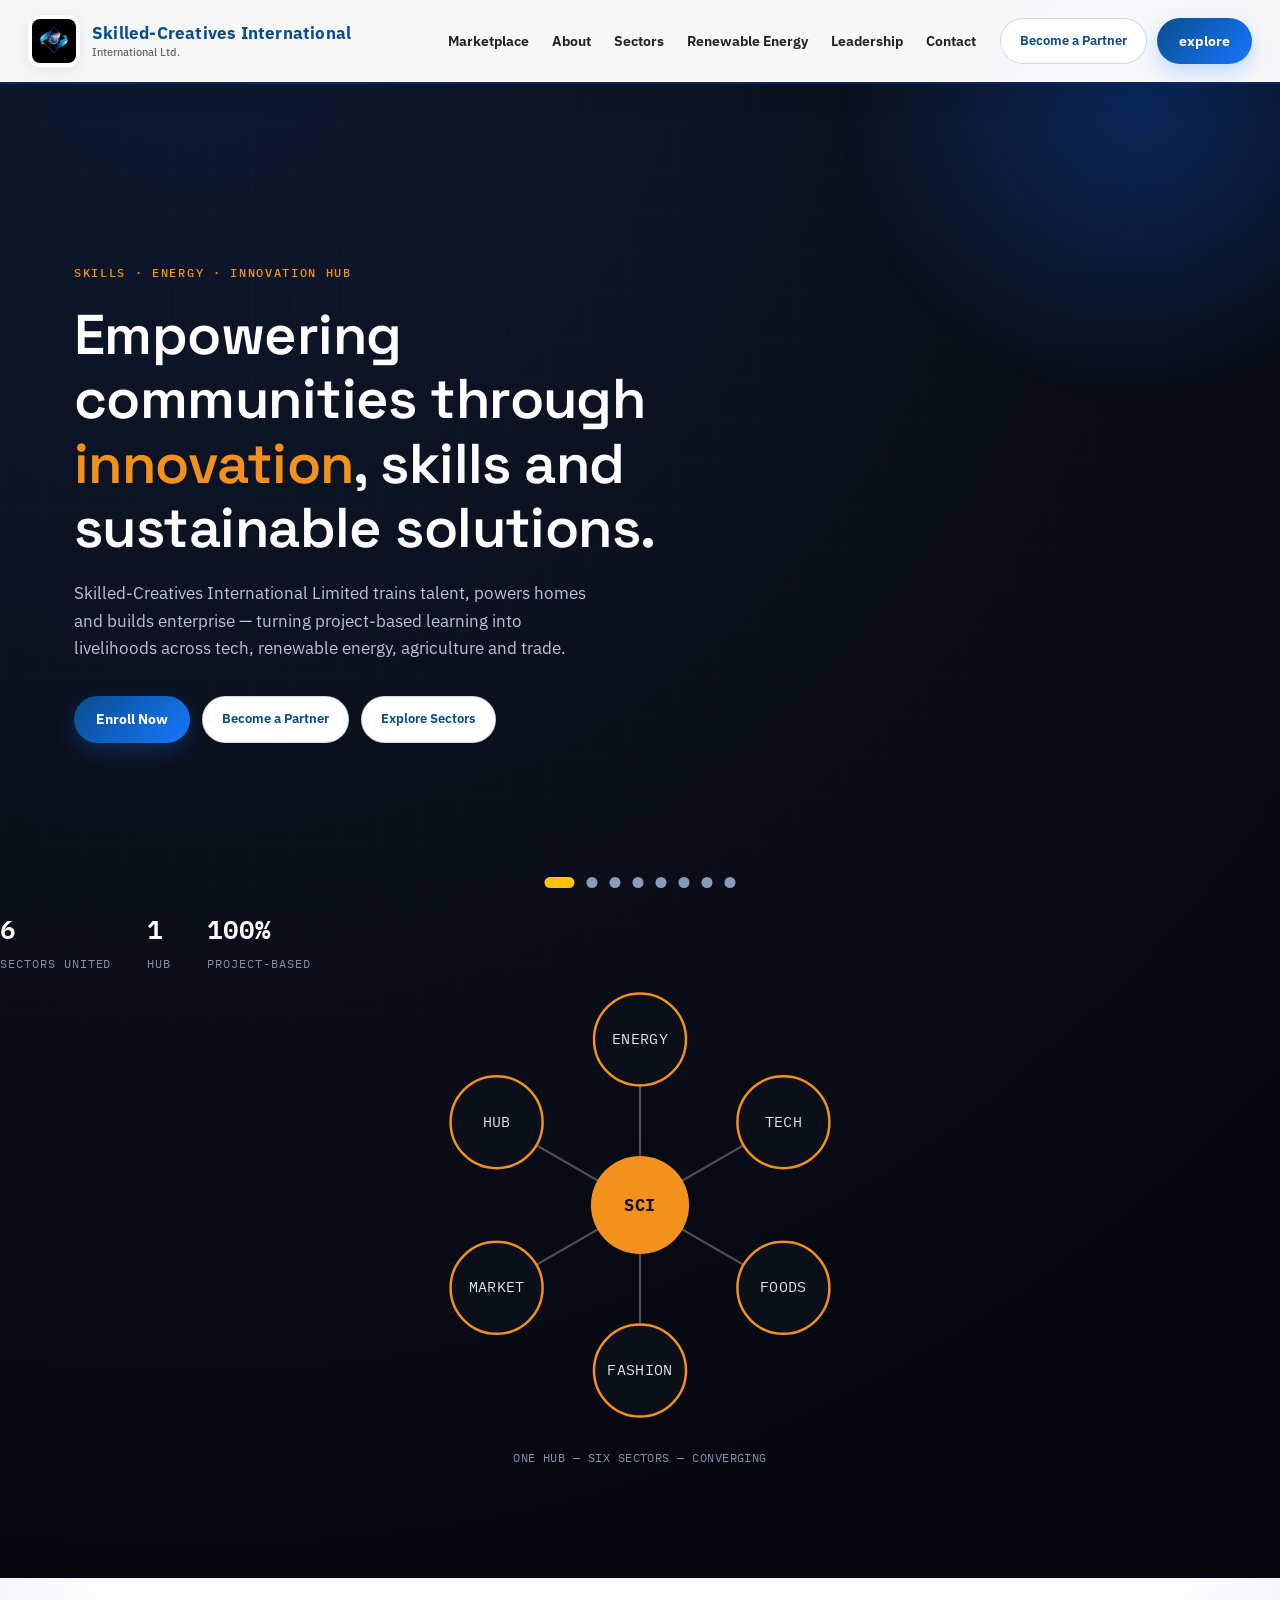
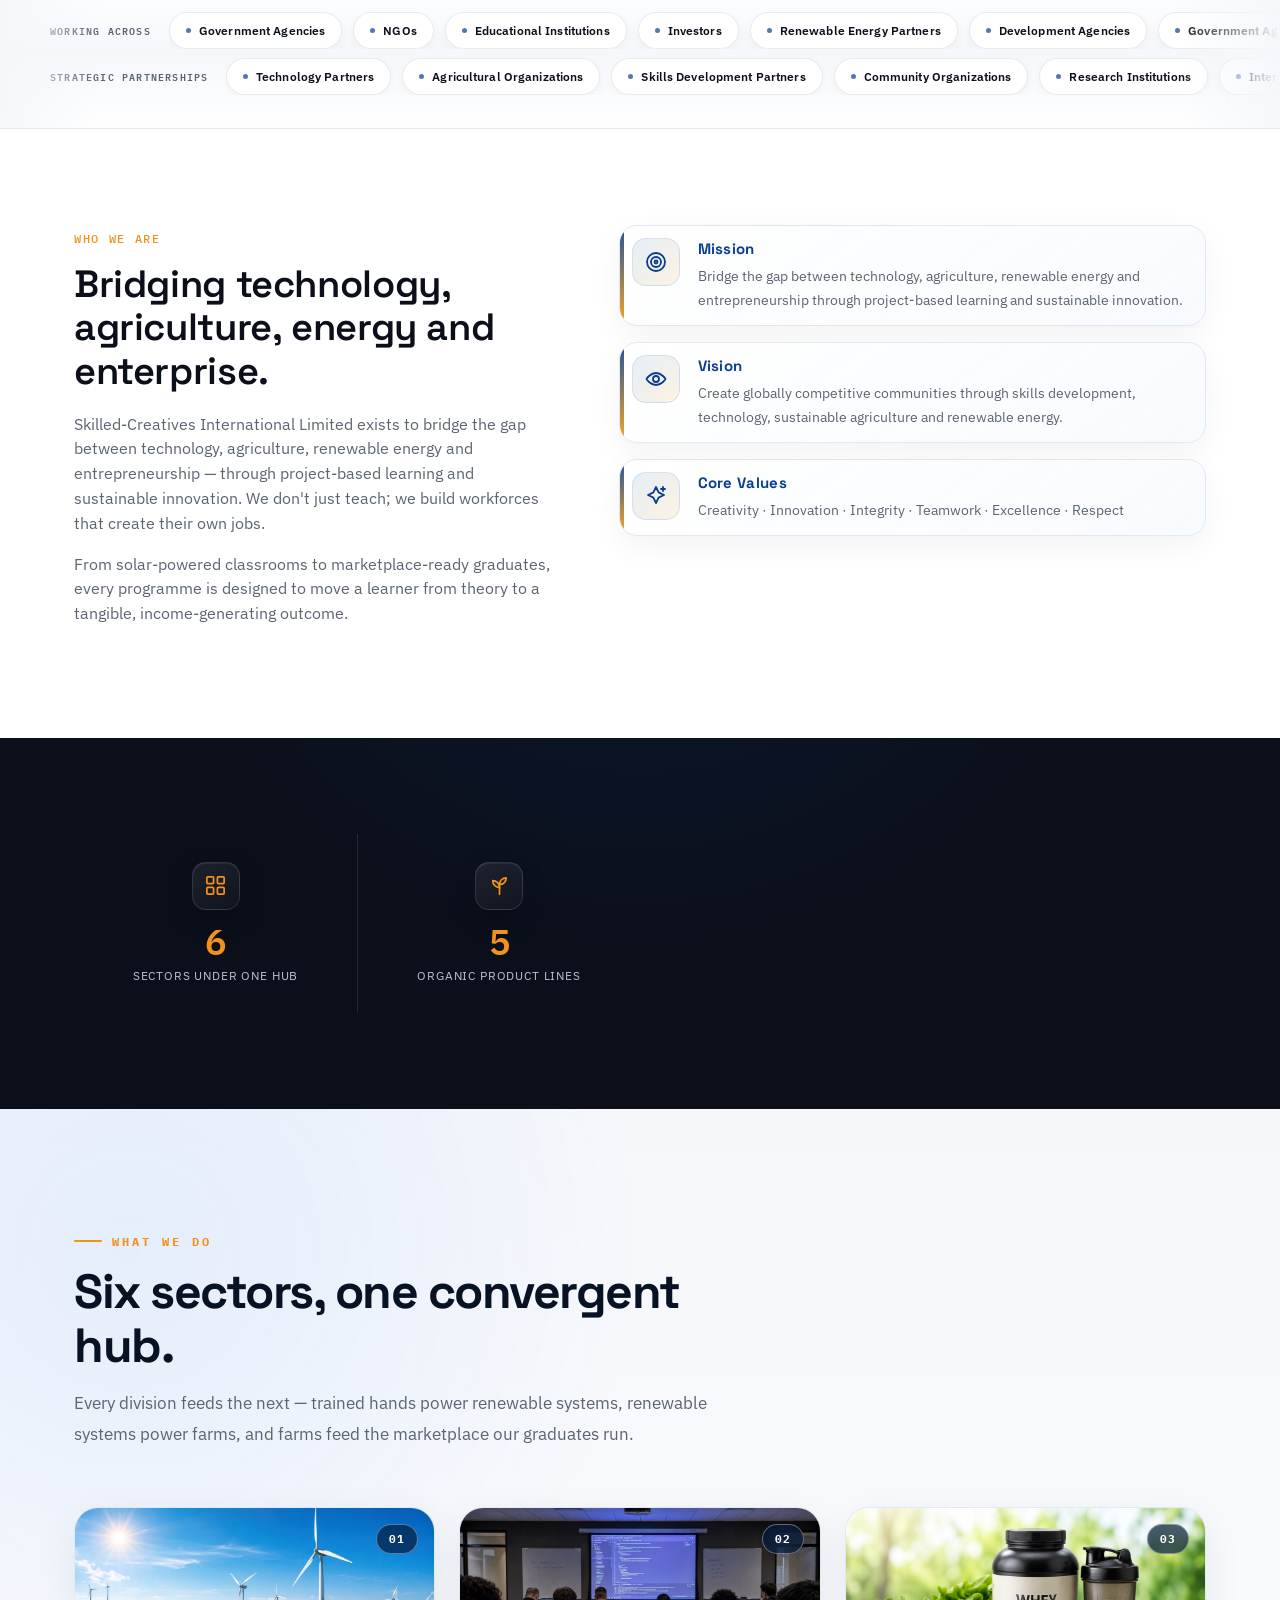
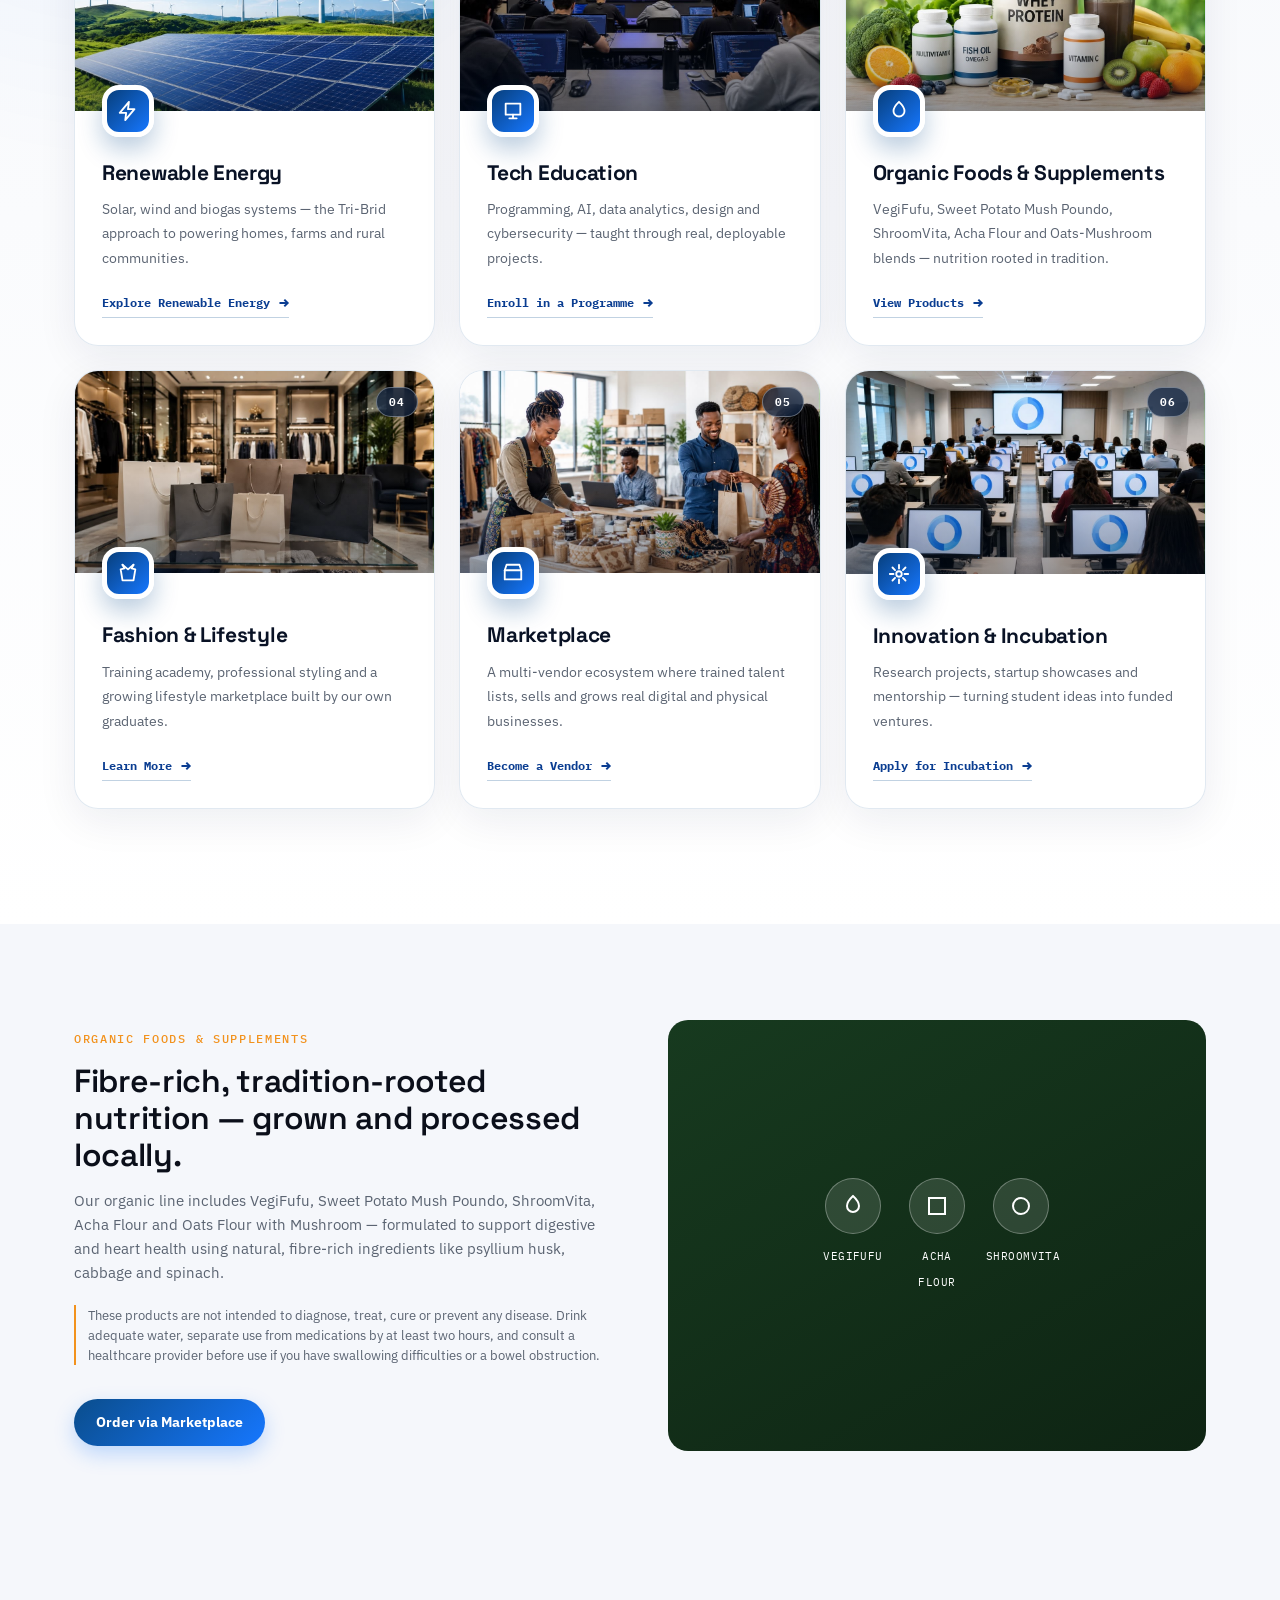
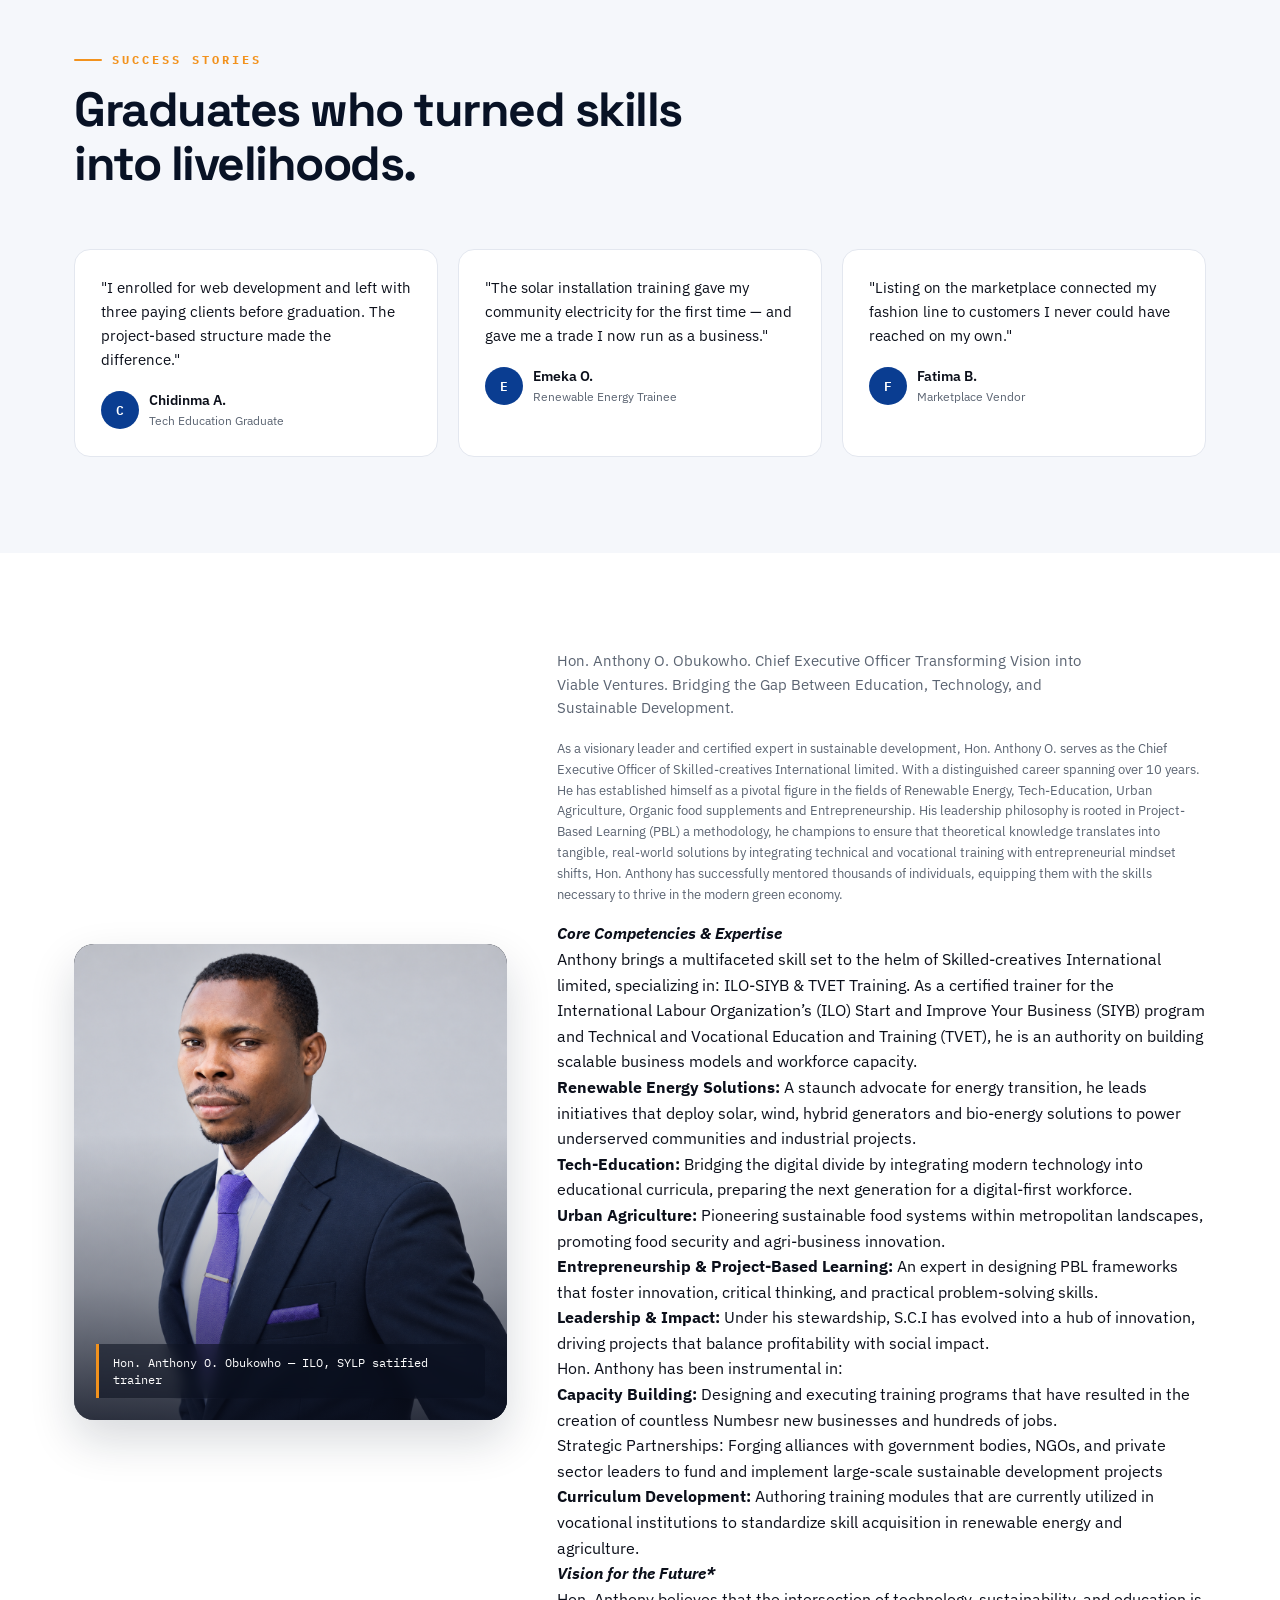
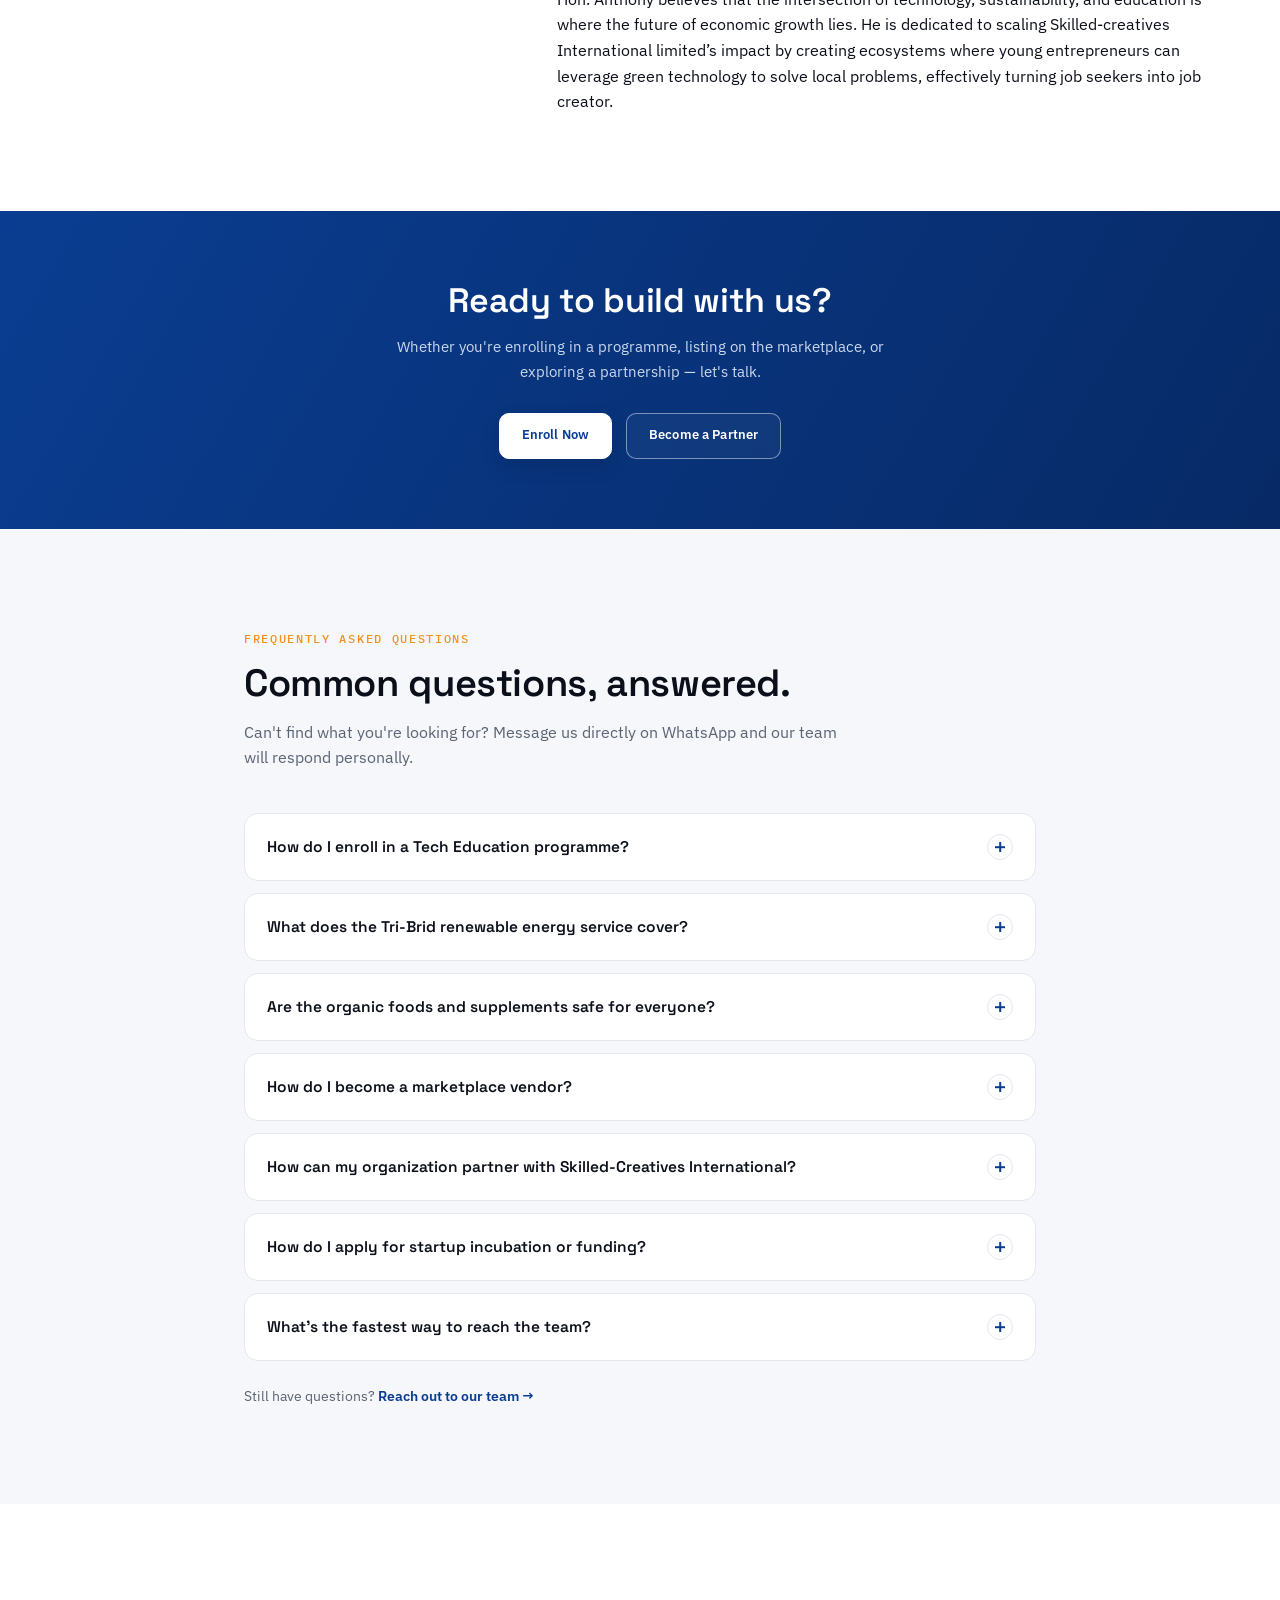
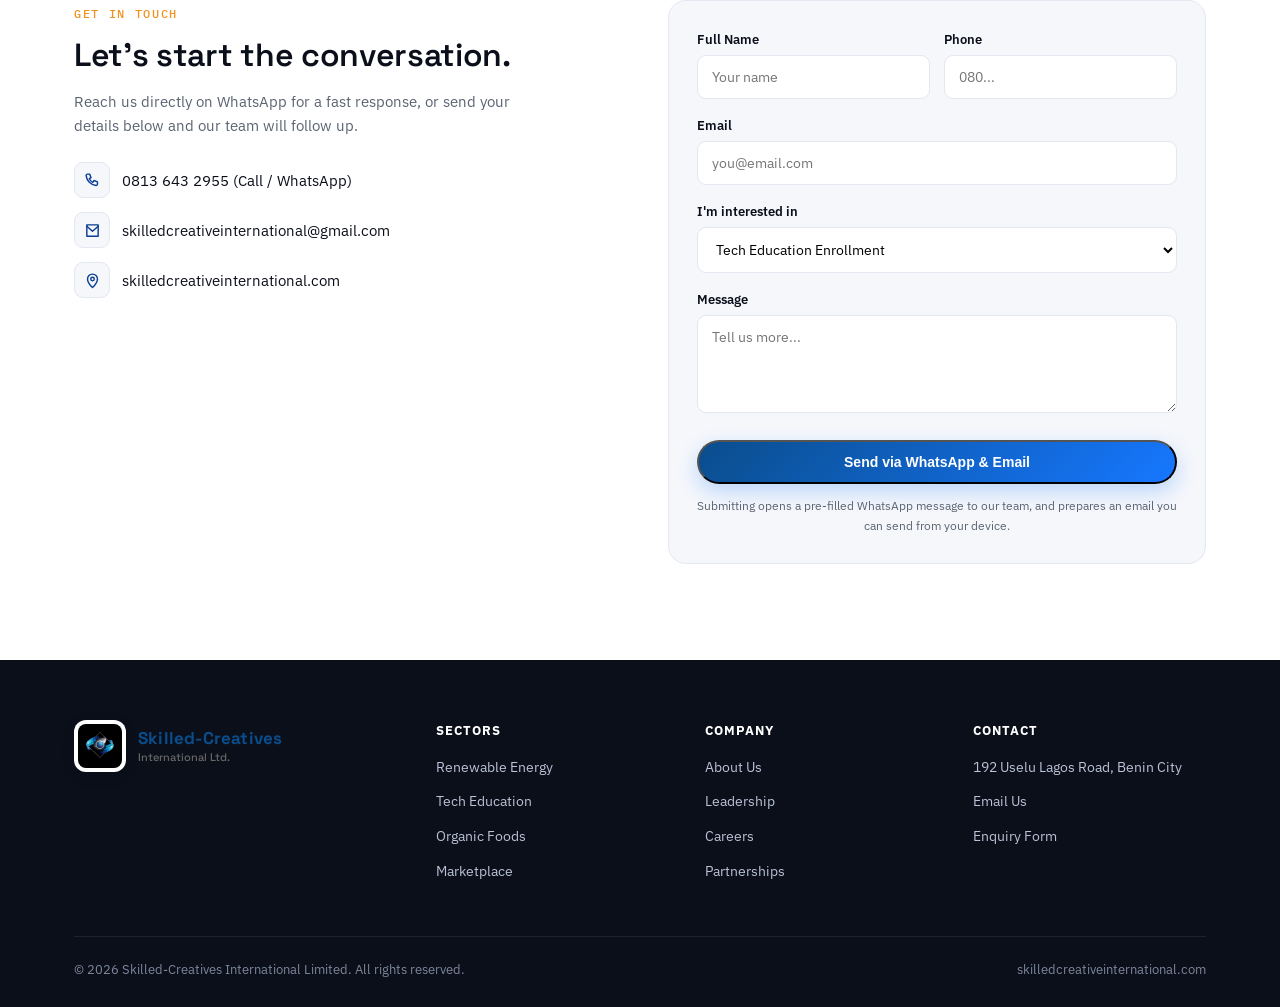
==== commit a9871233: "Add files via upload" ====
--- a/index.html
+++ b/index.html
@@ -3178,83 +3178,68 @@
     <div class="ceo-photo">
       <img 
         src="./mranthony.png"
-        alt="Mr. Anthony O. Obukowho — Chief Executive Officer"
+        alt=
       >
 
       <div class="ceo-photo-overlay"></div>
 
       <span class="cap">
-        Mr. Anthony O. Obukowho — Chief Executive Officer
+        Hon. Anthony O. Obukowho — ILO, SYLP satified trainer
       </span>
     </div>
 
     <!-- Your CEO information can remain here -->
     <div class="ceo-content">
-      <span class="eyebrow">Leadership</span>
-
-      <blockquote>
-        "Building a Future Where Skills Create Freedom."
-      </blockquote>
-
-      <p class="name">Mr. Anthony O. Obukowho</p>
-
-      <p class="role">
-        Chief Executive Officer, Skilled-Creatives International Limited
+      <span class="eyebrow">
+      
+      </span>
+
+      <p class="name"></p>
+
+      <p class="bio">
+Hon. Anthony O. Obukowho.
+
+Chief Executive Officer
+
+Transforming Vision into Viable Ventures. Bridging the Gap Between Education, Technology, and Sustainable Development.
       </p>
 
-      <p class="bio">
-        As CEO, Anthony isn't just teaching trades — he's architecting a
-        workforce revolution. With a focus on project-based learning, he has
-        redefined how digital, urban agriculture and renewable energy skills
-        are taught across borders, ensuring graduates don't just find jobs —
-        they create them.
-      </p>
-      <p>
-
-Anthony O. Obukowho
-
-Chief Executive Officer
-
-Transforming Vision into Viable Ventures: Bridging the Gap Between Education, Technology, and Sustainable Development.
-
-As a visionary leader and certified expert in sustainable development, [CEO Name] serves as the Chief Executive Officer of [Company Name] . With a distinguished career spanning over [Number] years, he has established himself as a pivotal figure in the fields of Renewable Energy, Tech-Education, Urban Agriculture, Organic food supplements and Entrepreneurship.
-
-His leadership philosophy is rooted in Project-Based Learning (PBL) a methodology he champions to ensure that theoretical knowledge translates into tangible, real-world solutions. By integrating technical vocational training with entrepreneurial mindset shifts, [Hon. Anthony] has successfully mentored thousands of individuals, equipping them with the skills necessary to thrive in the modern green economy.
-
-Core Competencies & Expertise
+ <p class="role">
+As a visionary leader and certified expert in sustainable development, Hon. Anthony O. serves as the Chief Executive Officer of Skilled-creatives International limited. With a distinguished career spanning over 10 years. He has established himself as a pivotal figure in the fields of Renewable Energy, Tech-Education, Urban Agriculture, Organic food supplements and Entrepreneurship.
+
+His leadership philosophy is rooted in Project-Based Learning (PBL) a methodology,  he champions to ensure that theoretical knowledge translates into tangible, real-world solutions by integrating technical and vocational training with entrepreneurial mindset shifts, Hon. Anthony has successfully mentored thousands of individuals, equipping them with the skills necessary to thrive in the modern green economy.</p>
+<p><i><strong>
+Core Competencies & Expertise</p></i></strong>
 
 Anthony brings a multifaceted skill set to the helm of Skilled-creatives International limited, specializing in:
 
-· Certified ILO-SIYB & TVET Training:
-As a certified trainer for the International Labour Organization’s (ILO) Start and Improve Your Business (SIYB) program and Technical and Vocational Education and Training (TVET), he is an authority on building scalable business models and workforce capacity.
-
-· Renewable Energy Solutions: A staunch advocate for energy transition, he leads initiatives that deploy solar, wind, hybrid generators and bio-energy solutions to power underserved communities and industrial projects.
-
-· Tech-Education: Bridging the digital divide by integrating modern technology into educational curricula, preparing the next generation for a digital-first workforce.
-
-· Urban Agriculture: Pioneering sustainable food systems within metropolitan landscapes, promoting food security and agri-business innovation.
-
-· Entrepreneurship & Project-Based Learning: An expert in designing PBL frameworks that foster innovation, critical thinking, and practical problem-solving skills.
-
-Leadership & Impact
-
-Under his stewardship, S.C.I has evolved into a hub of innovation, driving projects that balance profitability with social impact. [CEO Name] has been instrumental in:
-
-· Capacity Building: Designing and executing training programs that have resulted in the creation of countless Numbesr new businesses and hundreds of jobs.
-
-· Strategic Partnerships: Forging alliances with government bodies, NGOs, and private sector leaders to fund and implement large-scale sustainable development projects.
-
-· Curriculum Development: Authoring training modules that are currently utilized in vocational institutions to standardize skill acquisition in renewable energy and agriculture.
-
-Vision for the Future
-
-Hon. Anthony believes that the intersection of technology, sustainability, and education is where the future of economic growth lies. He is dedicated to scaling Skilled-creatives International limited’s impact by creating ecosystems where young entrepreneurs can leverage green technology to solve local problems, effectively turning job seekers into job creator.
-
-Connect with Hon. Anthony Obukowho:
-Facebook @skilledcreativeinternational
-Watapp +2348136432955
-Email: skilledcreativeinternational@gmail.com
-Website: skilledcreativeinternational.com
+ILO-SIYB & TVET Training.
+As a certified trainer for the International Labour Organization’s (ILO) Start and Improve Your Business (SIYB) program and Technical and Vocational Education and Training (TVET), he is an authority on building scalable business models and workforce capacity.</p>
+
+<p><strong>Renewable Energy Solutions:</strong> A staunch advocate for energy transition, he leads initiatives that deploy solar, wind, hybrid generators and bio-energy solutions to power underserved communities and industrial projects.</p>
+
+<p><strong>Tech-Education:</strong> Bridging the digital divide by integrating modern technology into educational curricula, preparing the next generation for a digital-first workforce.</p>
+
+<p><strong>Urban Agriculture:</strong> Pioneering sustainable food systems within metropolitan landscapes, promoting food security and agri-business innovation.</p>
+
+<p><strong>Entrepreneurship & Project-Based Learning:</strong>
+An expert in designing PBL frameworks that foster innovation, critical thinking, and practical problem-solving skills.</p>
+
+<p><strong>Leadership & Impact:</strong>
+
+Under his stewardship, S.C.I has evolved into a hub of innovation, driving projects that balance profitability with social impact.</p>
+
+Hon. Anthony has been instrumental in:
+
+<p><strong>Capacity Building:</strong> Designing and executing training programs that have resulted in the creation of countless Numbesr new businesses and hundreds of jobs.</p>
+
+<p><bold>Strategic Partnerships:</bold> Forging alliances with government bodies, NGOs, and private sector leaders to fund and implement large-scale sustainable development projects</p>
+
+<p><strong>Curriculum Development:</strong> Authoring training modules that are currently utilized in vocational institutions to standardize skill acquisition in renewable energy and agriculture.</p>
+
+<p><i><strong>Vision for the Future*</p></i></strong>
+
+<p>Hon. Anthony believes that the intersection of technology, sustainability, and education is where the future of economic growth lies. He is dedicated to scaling Skilled-creatives International limited’s impact by creating ecosystems where young entrepreneurs can leverage green technology to solve local problems, effectively turning job seekers into job creator.
       </p>
     </div>
 
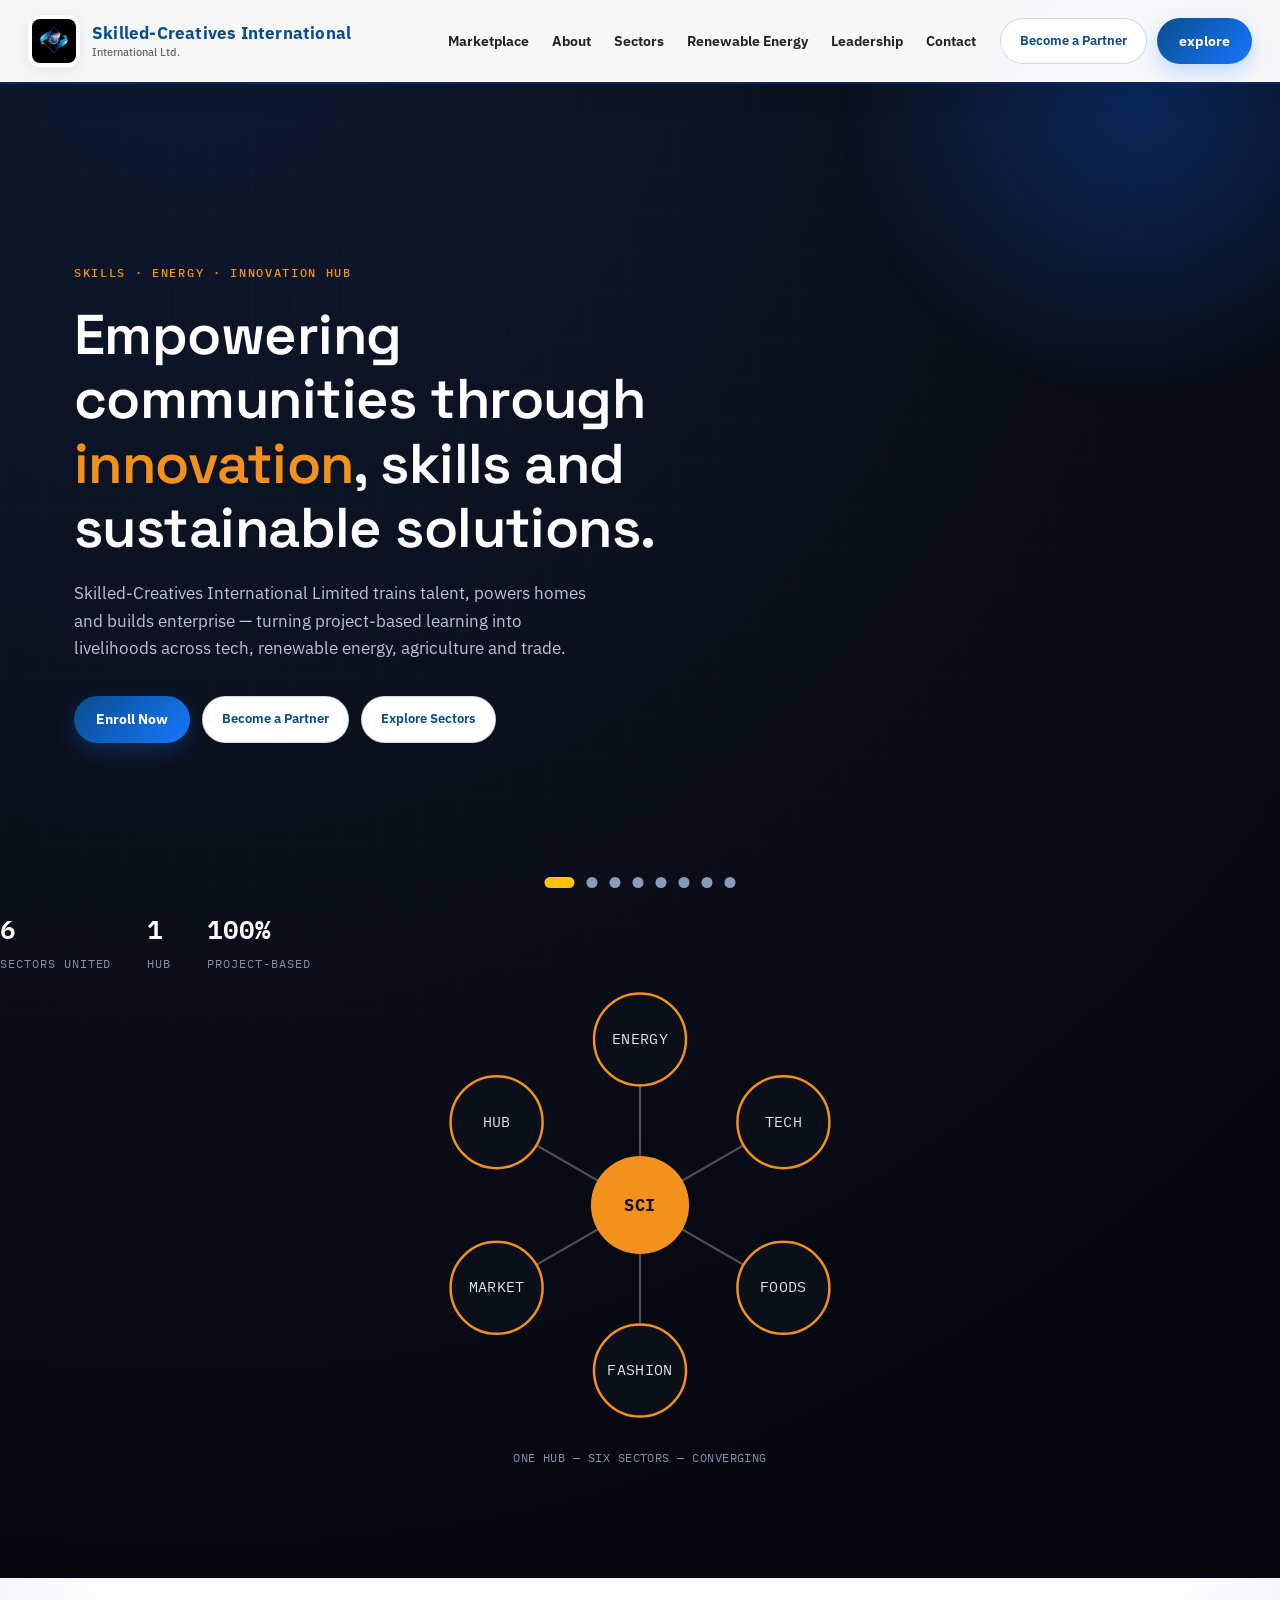
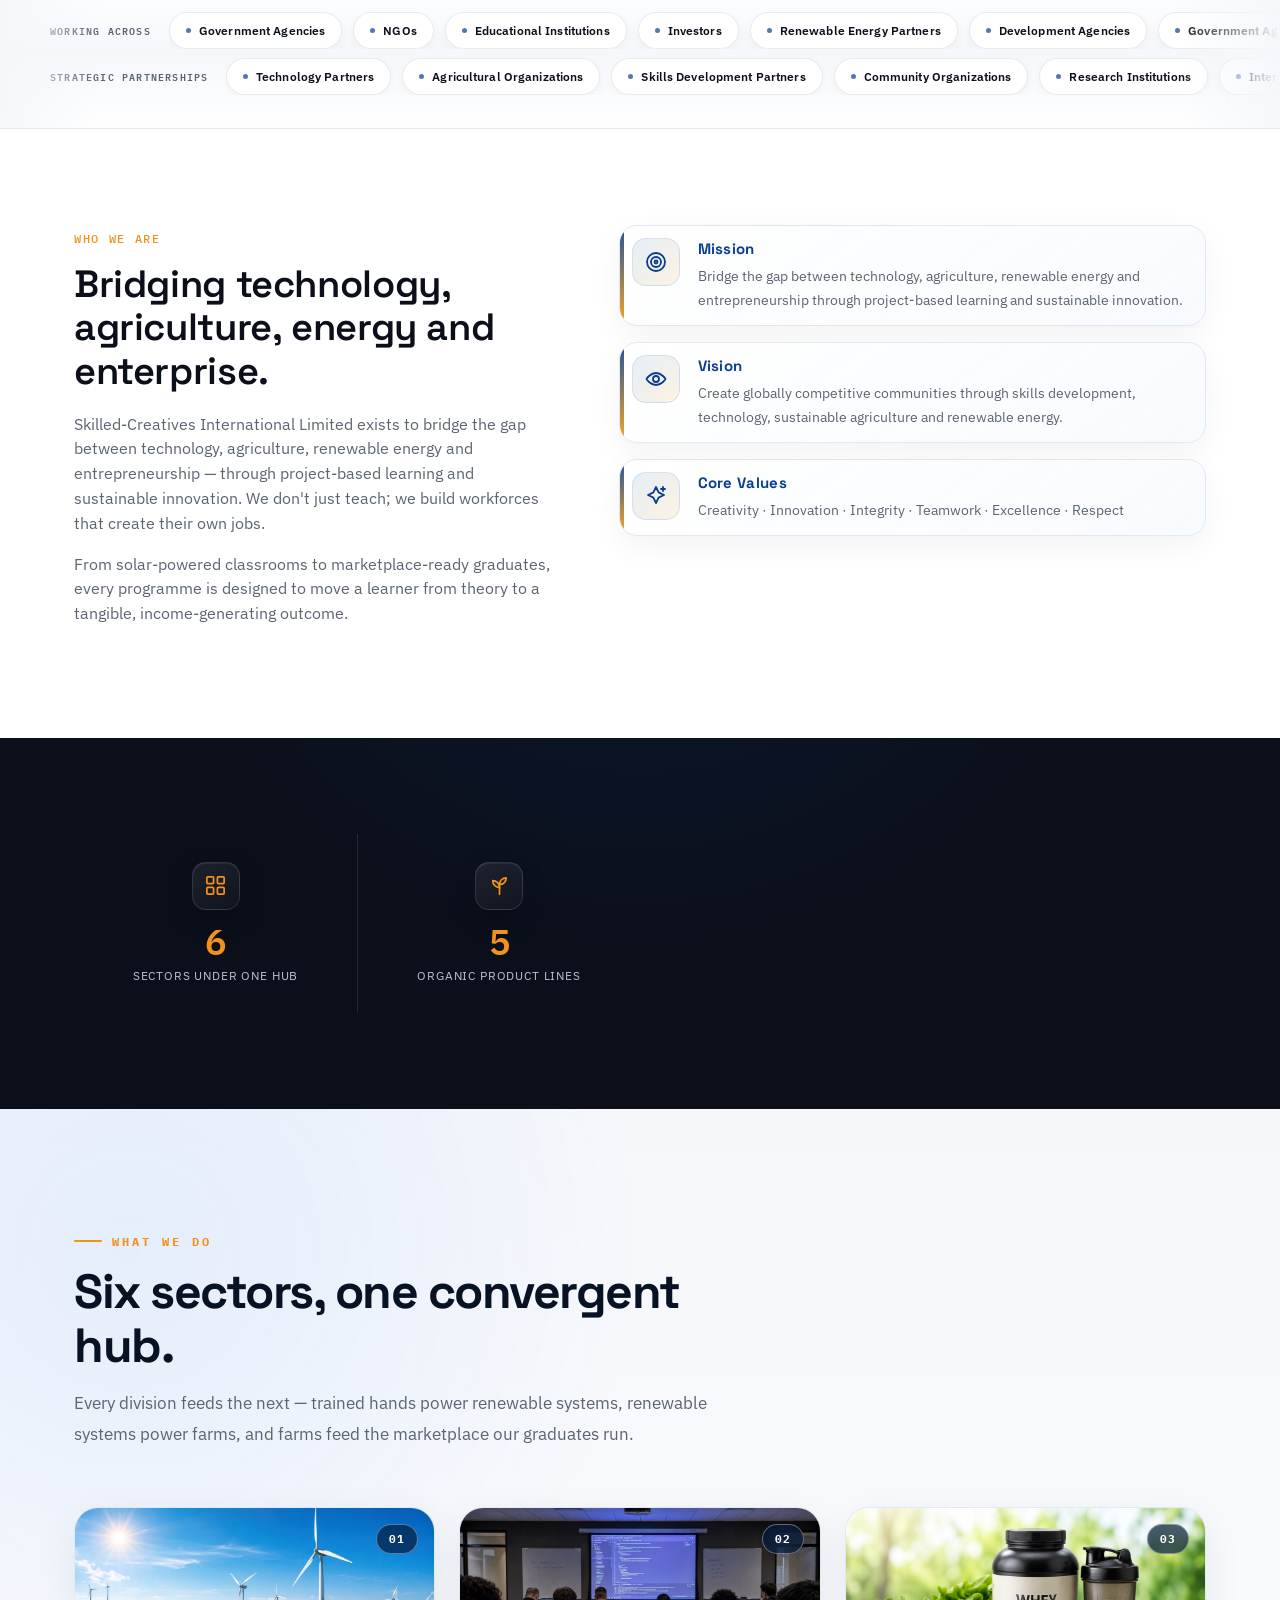
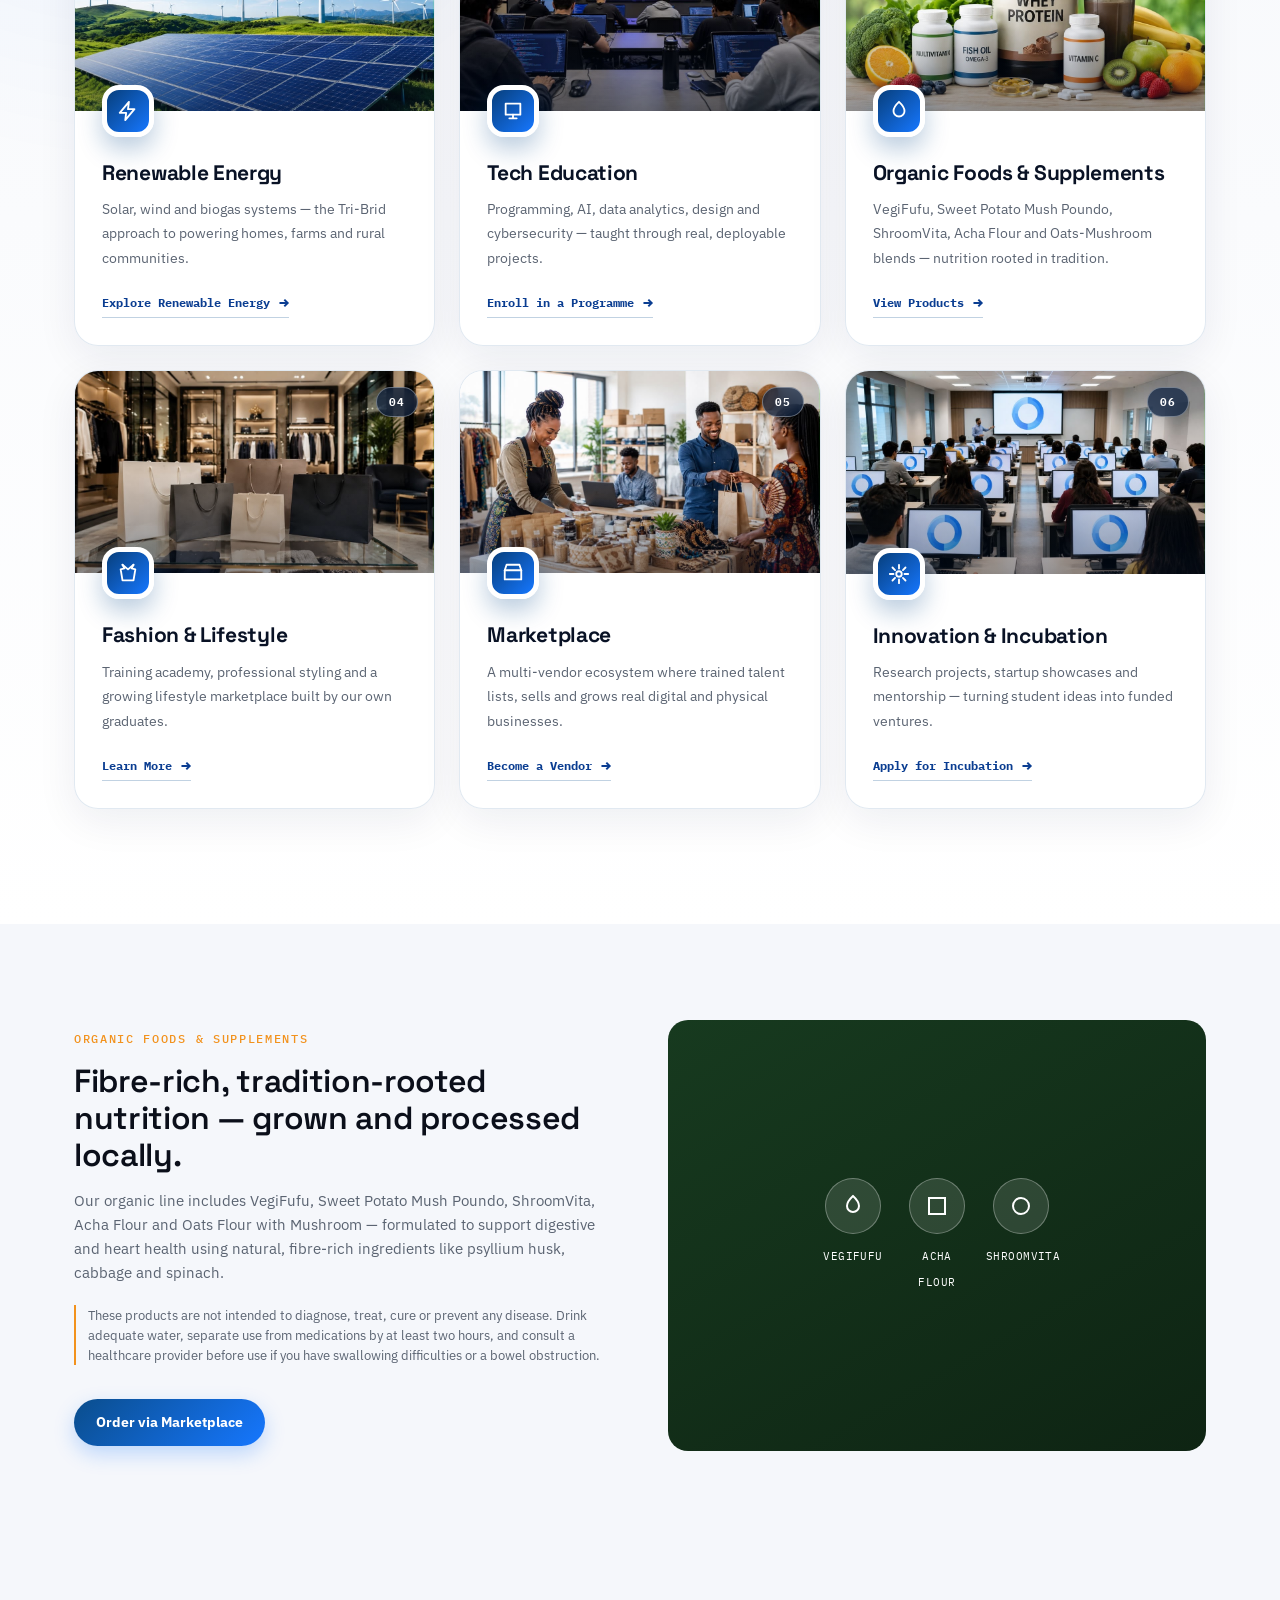
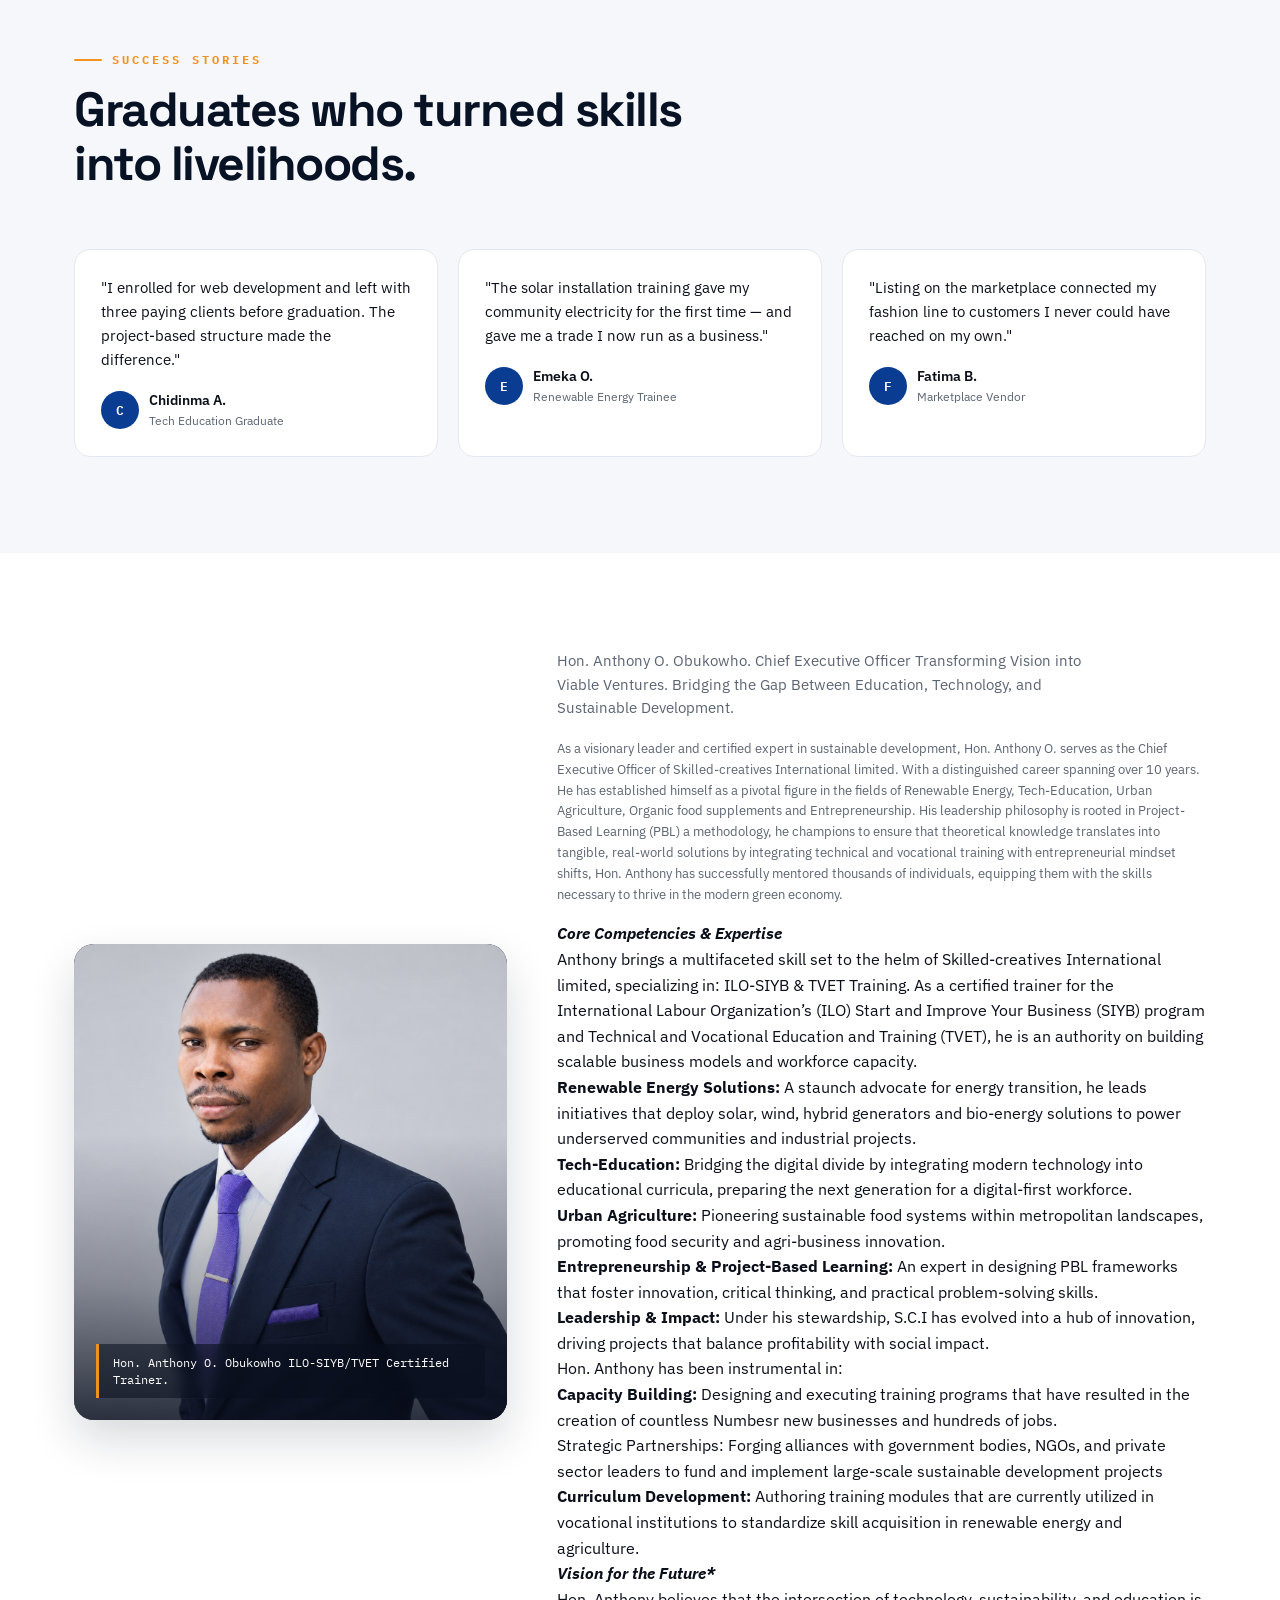
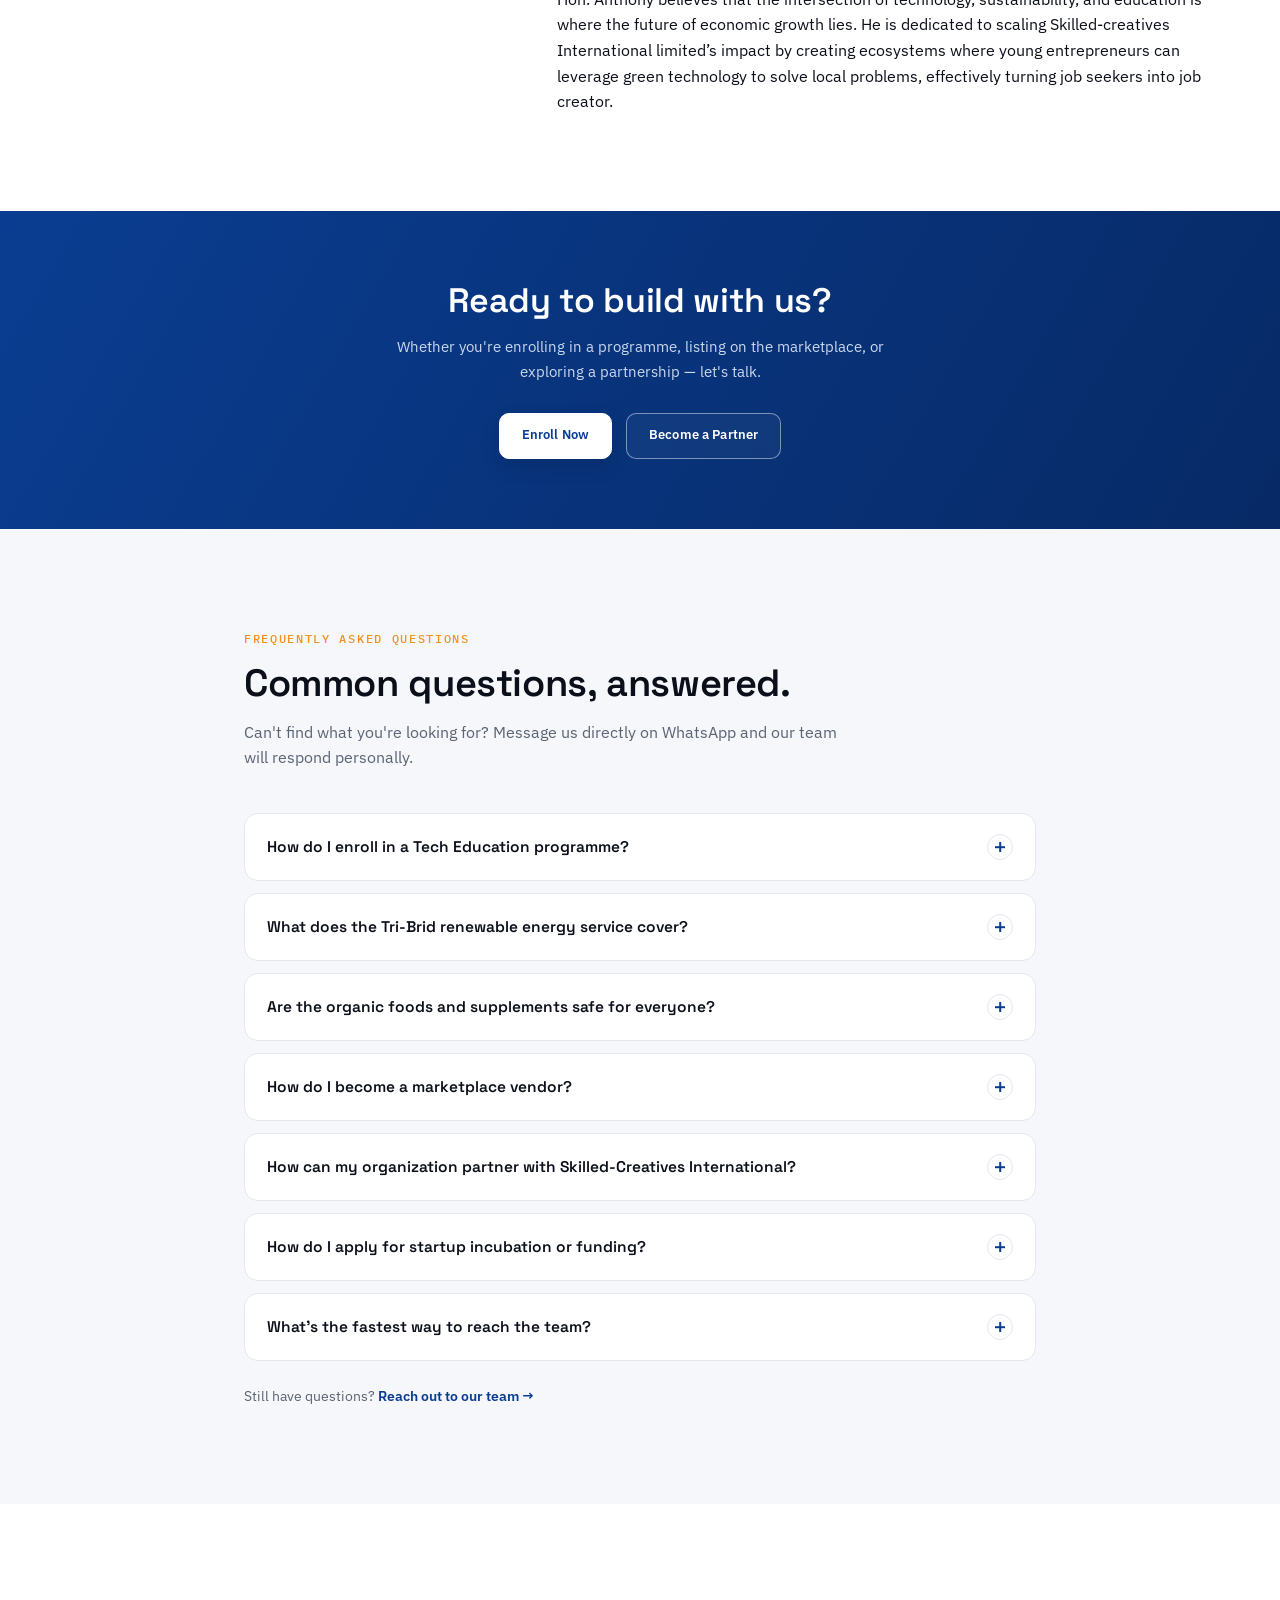
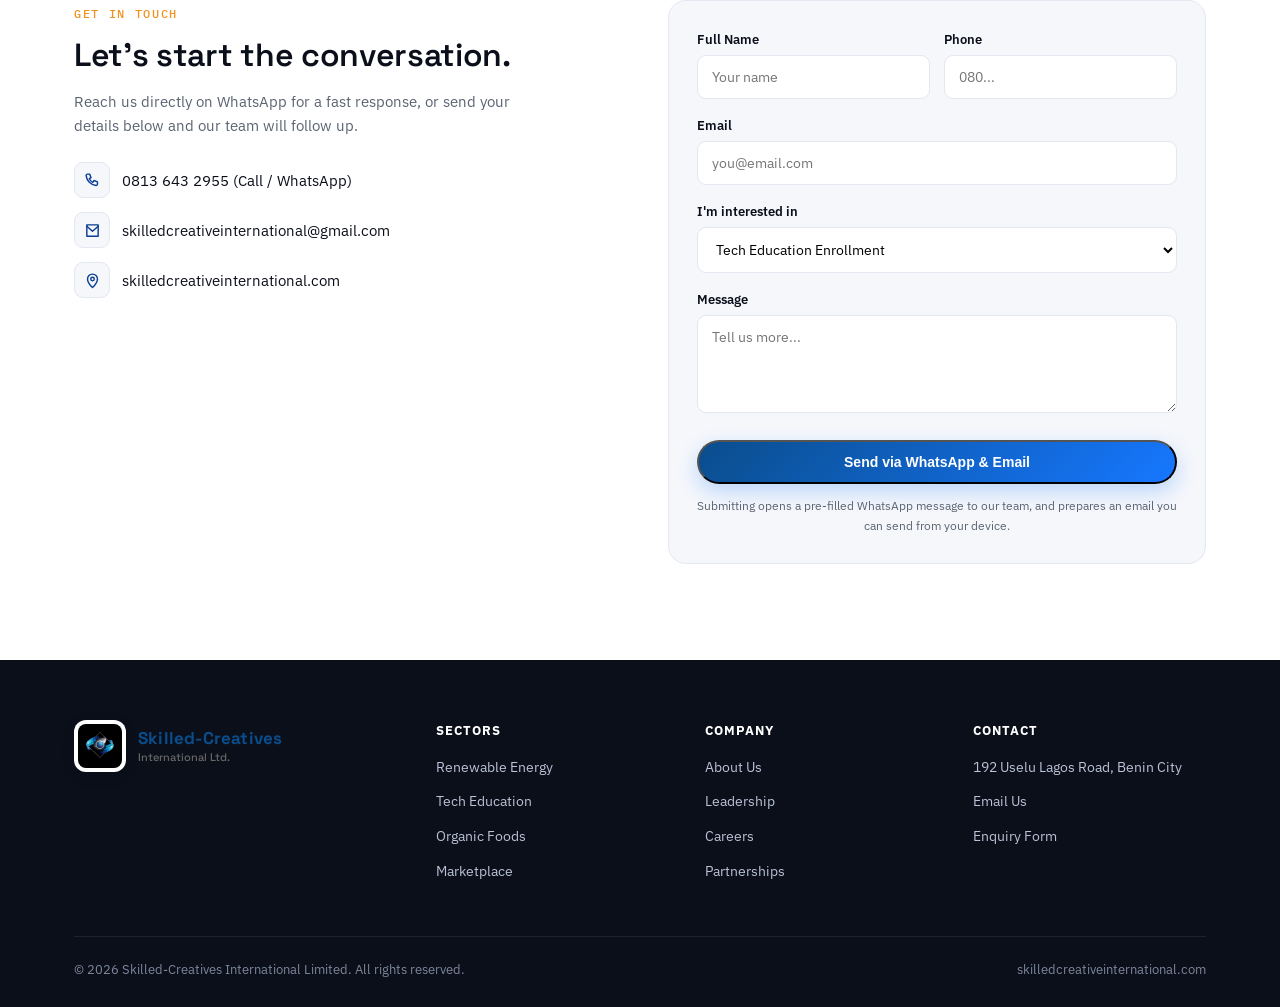
==== commit b905a3f9: "Add files via upload" ====
--- a/index.html
+++ b/index.html
@@ -3184,7 +3184,8 @@
       <div class="ceo-photo-overlay"></div>
 
       <span class="cap">
-        Hon. Anthony O. Obukowho — ILO, SYLP satified trainer
+        Hon. Anthony O. Obukowho
+ILO-SIYB/TVET Certified Trainer.
       </span>
     </div>
 
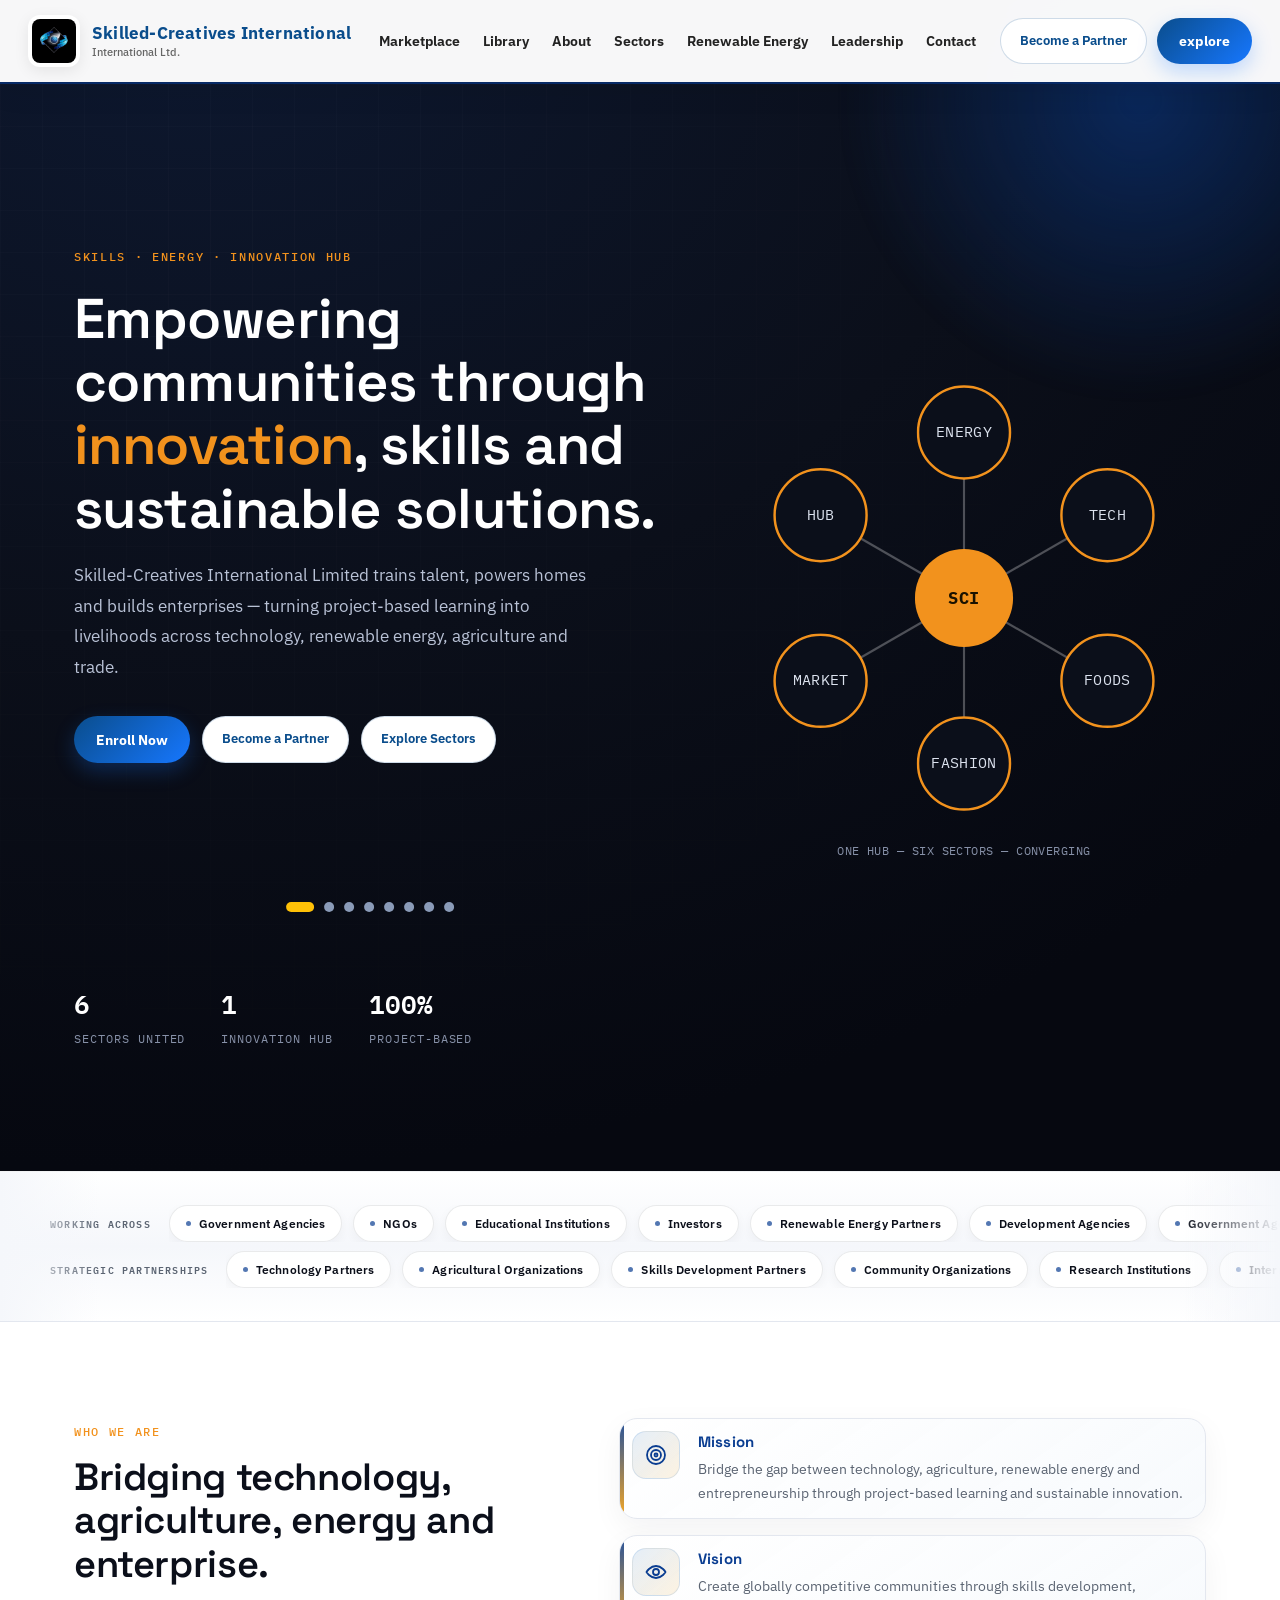
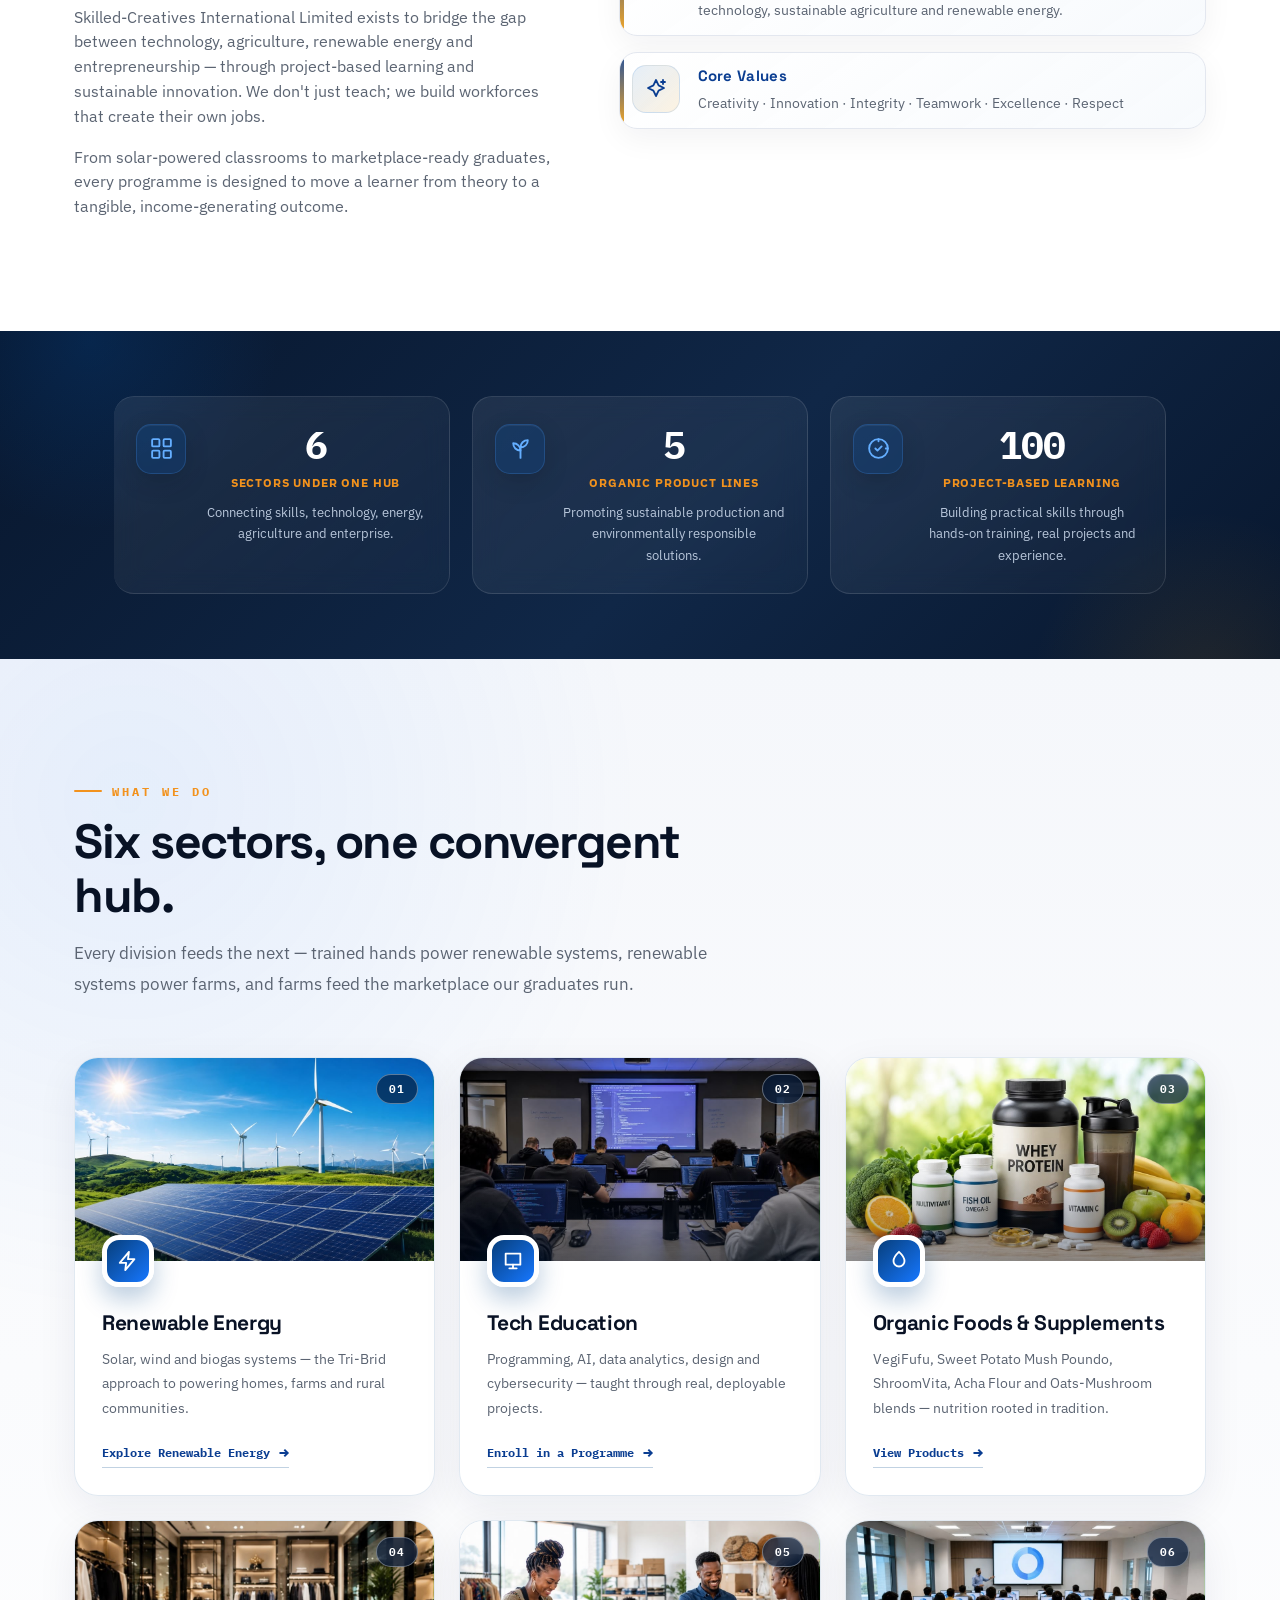
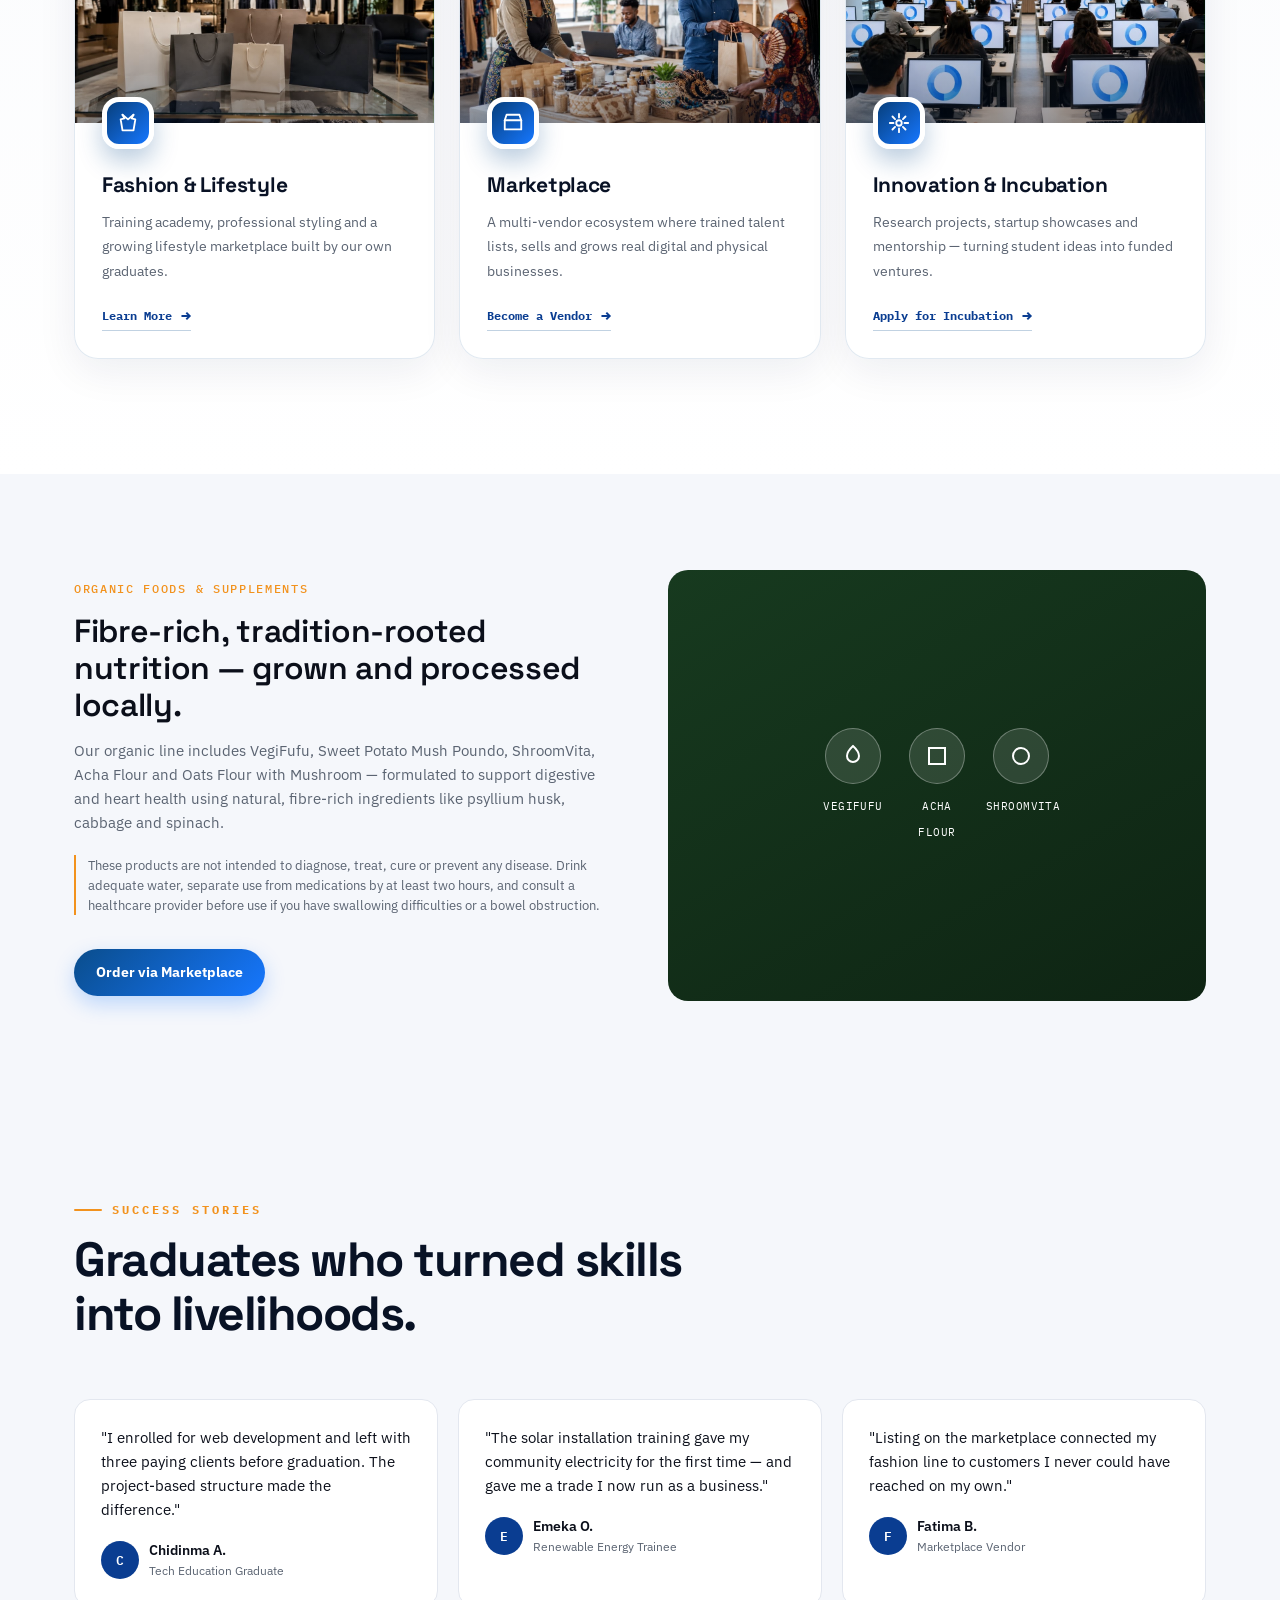
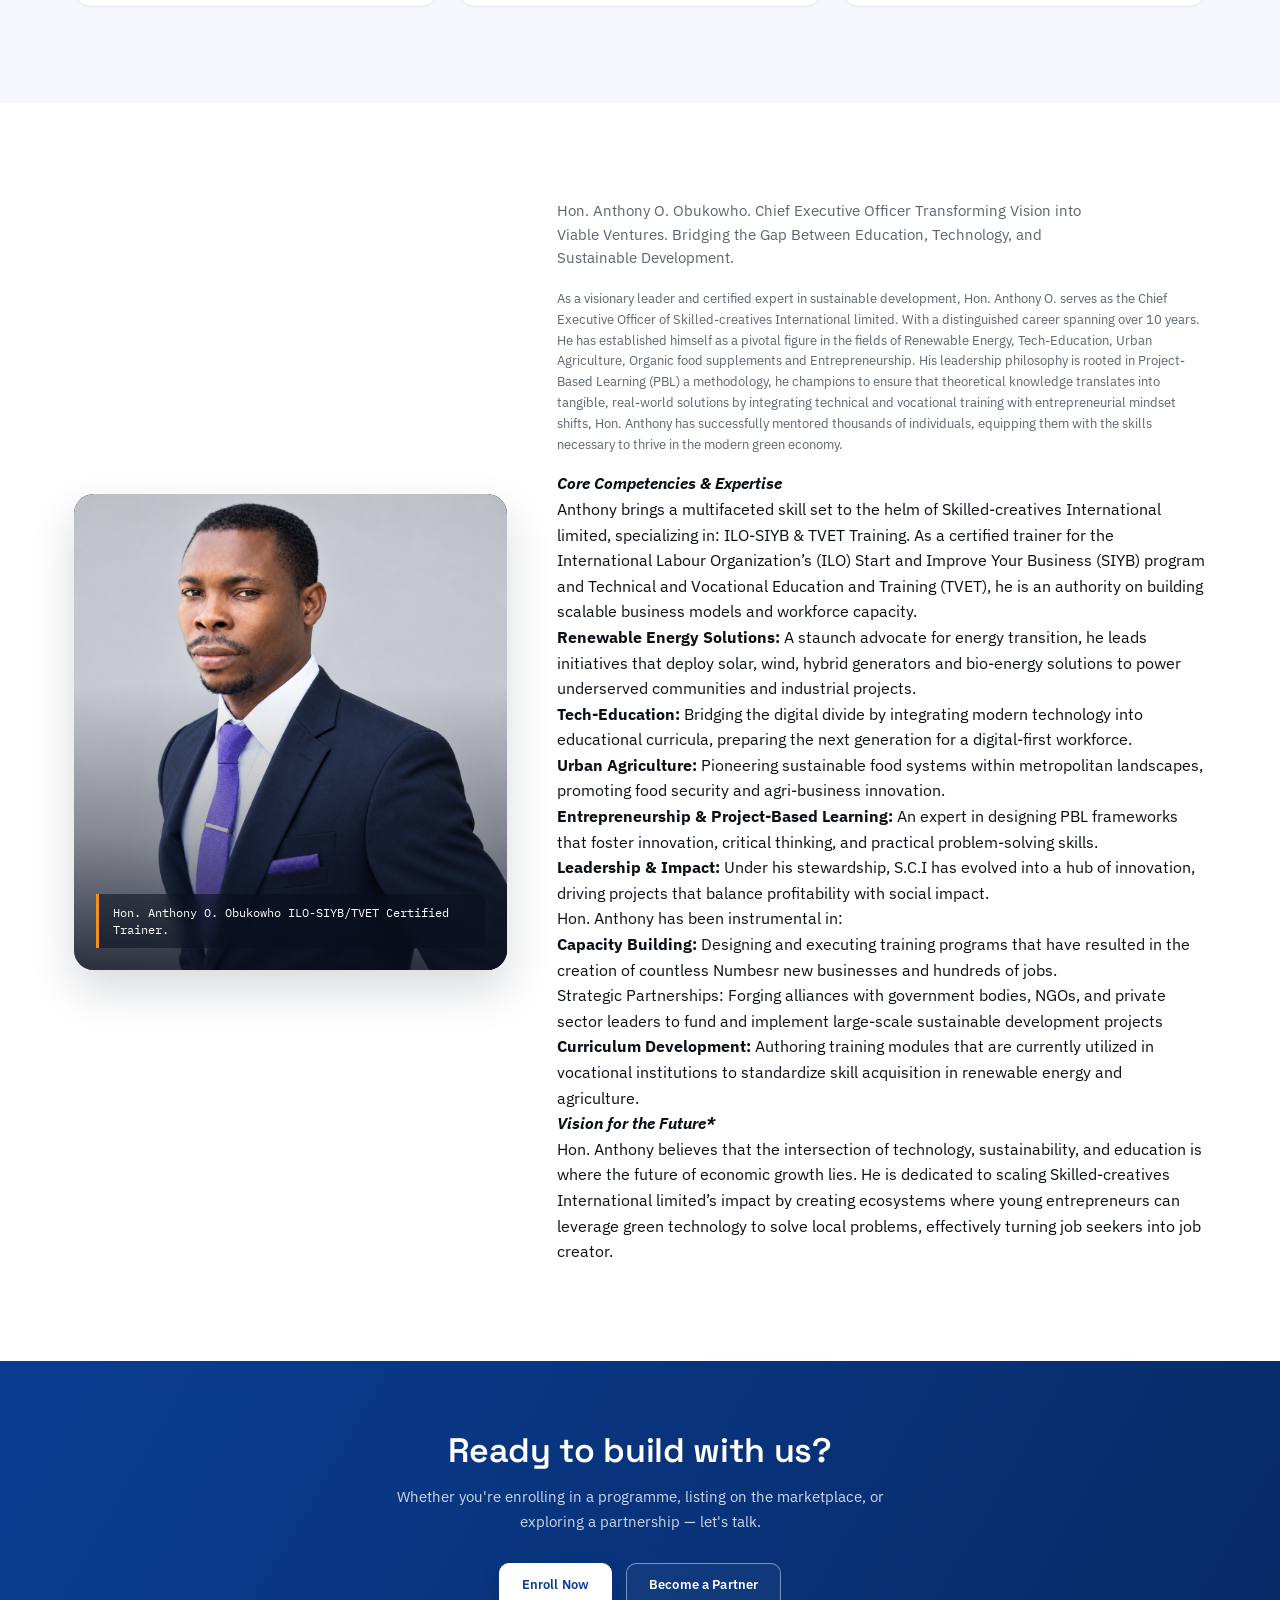
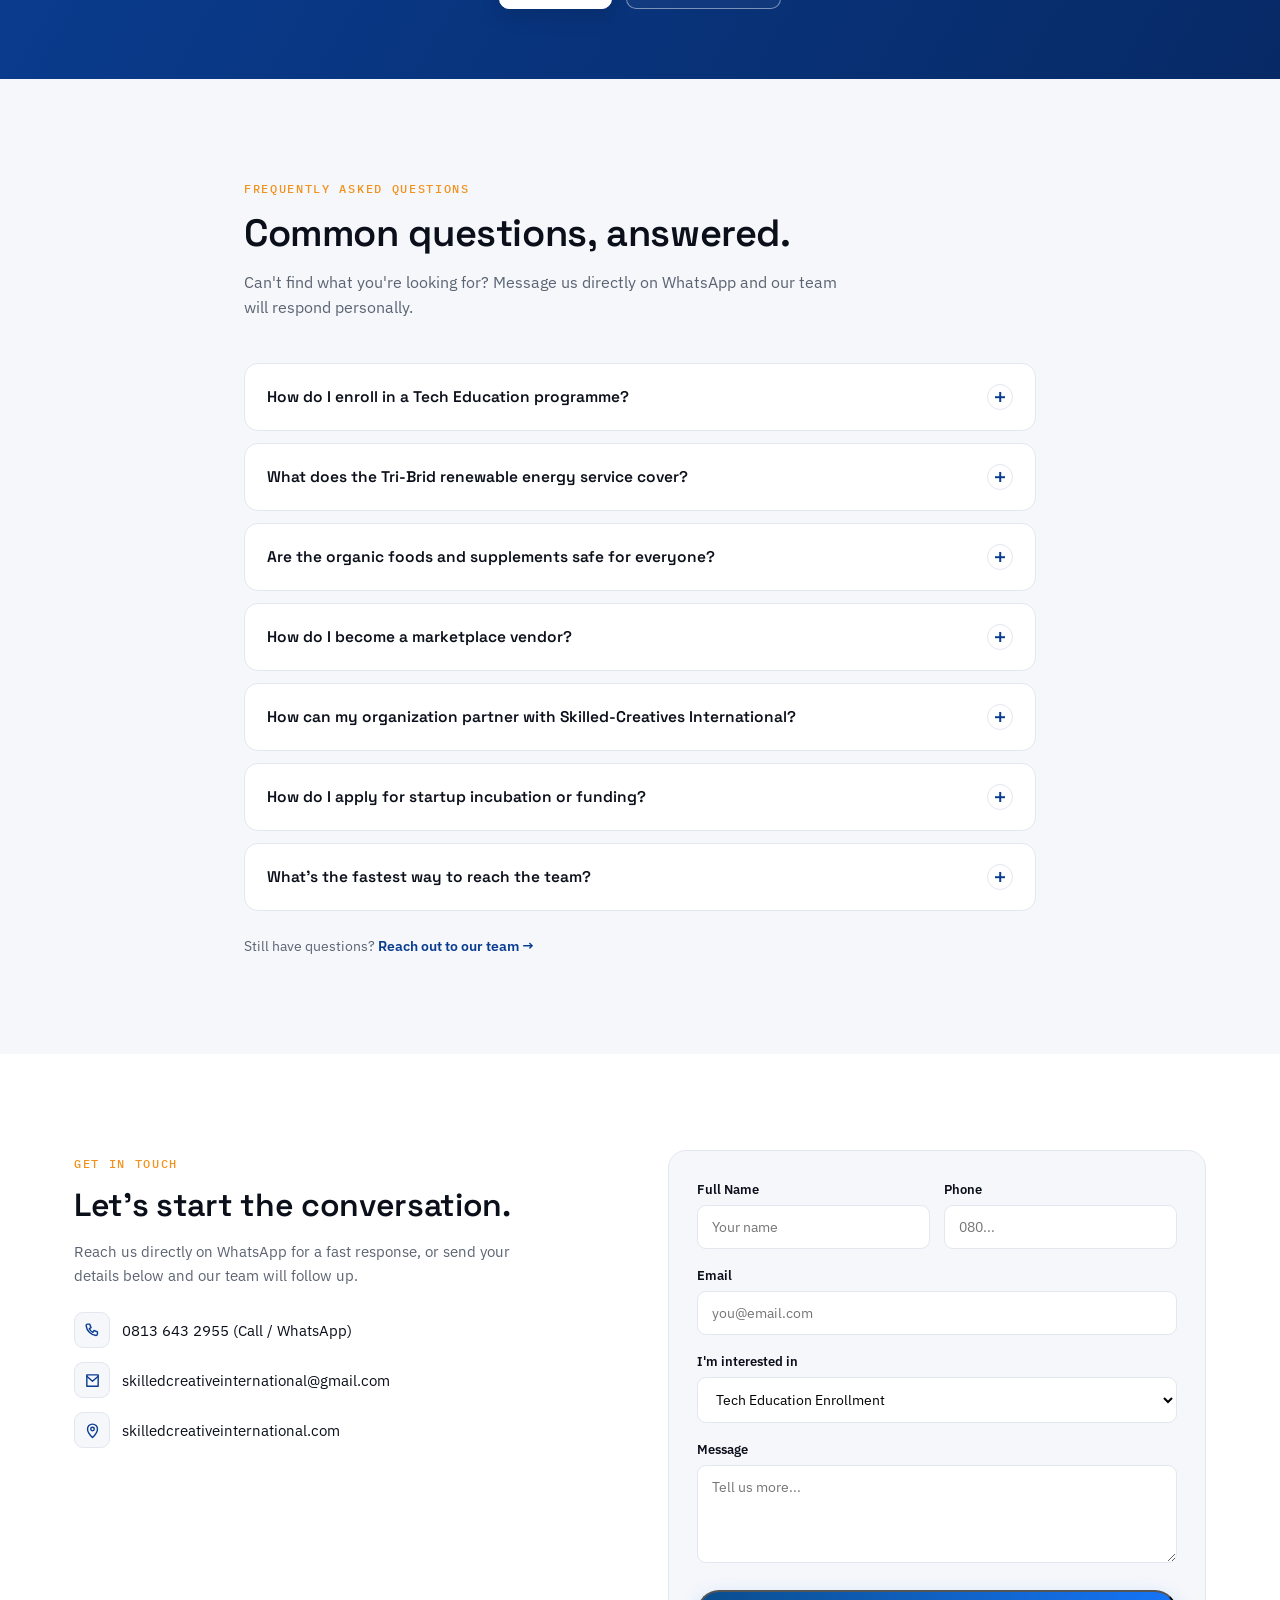
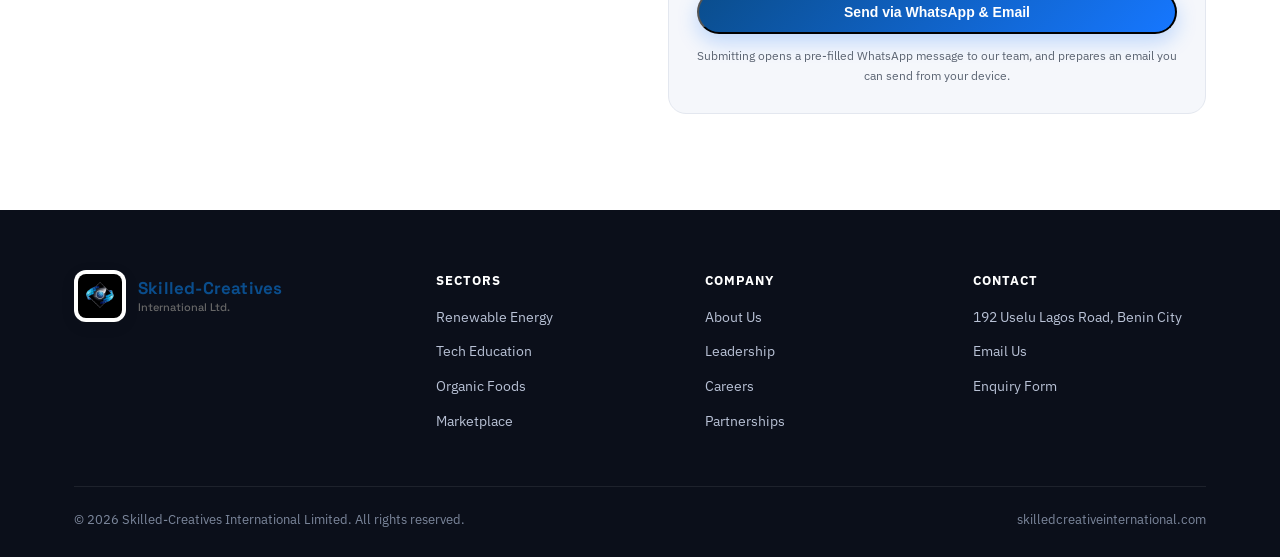
==== commit d0523901: "Add files via upload" ====
--- a/index.html
+++ b/index.html
@@ -148,26 +148,106 @@
   font-weight: 500;
 }
 
-/* HERO SLIDER */
+
+/* =========================================================
+   HERO — SKILLED-CREATIVES INTERNATIONAL
+   ========================================================= */
+
+.hero {
+  position: relative;
+  isolation: isolate;
+  padding: 130px 0 90px;
+  background:
+    radial-gradient(
+      120% 100% at 15% 0%,
+      #0d1830 0%,
+      var(--ink) 55%,
+      #060810 100%
+    );
+  color: #fff;
+  overflow: hidden;
+}
+
+/* BACKGROUND GRID */
+
+.hero-grid-bg {
+  position: absolute;
+  inset: 0;
+  opacity: .35;
+  background-image:
+    linear-gradient(
+      rgba(255,255,255,.05) 1px,
+      transparent 1px
+    ),
+    linear-gradient(
+      90deg,
+      rgba(255,255,255,.05) 1px,
+      transparent 1px
+    );
+  background-size: 42px 42px;
+  mask-image:
+    radial-gradient(
+      circle at 20% 20%,
+      black,
+      transparent 70%
+    );
+  pointer-events: none;
+}
+
+.hero-glow {
+  position: absolute;
+  width: 640px;
+  height: 640px;
+  border-radius: 50%;
+  background:
+    radial-gradient(
+      circle,
+      rgba(10,61,145,.55),
+      transparent 65%
+    );
+  top: -220px;
+  right: -180px;
+  filter: blur(10px);
+  pointer-events: none;
+}
+
+/* MAIN TWO-COLUMN LAYOUT */
+
+.hero .wrap {
+  display: grid;
+  grid-template-columns: 1.1fr .9fr;
+  gap: 45px;
+  align-items: center;
+  position: relative;
+  z-index: 2;
+}
+
+/* =========================================================
+   SLIDER
+   ========================================================= */
+
 .hero-slider {
   position: relative;
   display: grid;
   grid-template-columns: minmax(0, 1fr);
-  min-height: 520px;
+  min-width: 0;
+  min-height: 610px;
   align-items: center;
 }
 
 .hero-slide {
   grid-area: 1 / 1;
   width: 100%;
+  min-width: 0;
   opacity: 0;
   visibility: hidden;
   pointer-events: none;
   transform: translateX(35px);
+
   transition:
-    opacity 0.7s ease,
-    transform 0.7s ease,
-    visibility 0.7s ease;
+    opacity .7s ease,
+    transform .7s ease,
+    visibility .7s ease;
 }
 
 .hero-slide.active {
@@ -178,138 +258,414 @@
   z-index: 2;
 }
 
+/* TEXT SLIDE */
+
 .hero-content {
   max-width: 760px;
-  padding: 35px 0 65px;
-}
+  padding: 30px 0 75px;
+}
+
+.hero h1 {
+  font-size: clamp(34px, 4.6vw, 56px);
+  line-height: 1.13;
+  margin: 18px 0 20px;
+  color: #fff;
+}
+
+.hero h1 span {
+  color: var(--orange);
+}
+
+.hero p.lead {
+  font-size: 17px;
+  line-height: 1.8;
+  color: #B9C2D6;
+  max-width: 520px;
+  margin-bottom: 34px;
+}
+
+.hero-actions {
+  display: flex;
+  flex-wrap: wrap;
+  gap: 12px;
+  margin-bottom: 35px;
+}
+
+/* =========================================================
+   IMAGE SLIDES
+   ========================================================= */
 
 .hero-image-content {
   width: 100%;
   display: flex;
+  flex-direction: column;
   align-items: center;
   justify-content: center;
-  padding: 25px 0 65px;
+  gap: 17px;
+  padding: 20px 0 70px;
 }
 
 .hero-poster {
   display: block;
   width: min(100%, 560px);
-  max-height: 650px;
+  max-height: 460px;
   height: auto;
   object-fit: contain;
   border-radius: 16px;
-  box-shadow: 0 20px 55px rgba(0, 0, 0, 0.3);
-}
-
-/* SLIDER DOTS */
+
+  box-shadow:
+    0 20px 55px rgba(0,0,0,.3);
+}
+
+/* SLIDE CAPTION */
+
+.slide-caption {
+  width: min(100%, 560px);
+  text-align: center;
+  color: #fff;
+  padding: 10px 15px;
+  box-sizing: border-box;
+}
+
+.slide-caption h2 {
+  color: #ffc107;
+  font-size: clamp(22px, 3vw, 32px);
+  line-height: 1.25;
+  margin: 0 0 12px;
+}
+
+.slide-caption p {
+  color: #e4eaf5;
+  font-size: 15px;
+  line-height: 1.8;
+  margin: 0 0 20px;
+}
+
+/* =========================================================
+   SLIDER DOTS
+   ========================================================= */
+
 .hero-slider-dots {
   position: absolute;
   z-index: 5;
-  bottom: 20px;
+  bottom: 15px;
   left: 50%;
   transform: translateX(-50%);
+
   display: flex;
+  justify-content: center;
   align-items: center;
-  gap: 12px;
+  flex-wrap: wrap;
+  gap: 10px;
+  width: 100%;
 }
 
 .slider-dot {
-  width: 11px;
-  height: 11px;
+  width: 10px;
+  height: 10px;
+  flex: 0 0 auto;
   padding: 0;
   border: none;
   border-radius: 50%;
   background: #8a9bb8;
   cursor: pointer;
-  transition: all 0.3s ease;
+
+  transition:
+    width .3s ease,
+    background .3s ease;
 }
 
 .slider-dot.active {
-  width: 30px;
+  width: 28px;
   border-radius: 20px;
   background: #ffc107;
 }
 
-/* MOBILE RESPONSIVENESS */
-@media (max-width: 768px) {
+/* =========================================================
+   STATS + HUB POSITIONING
+   Works with the previous corrected HTML
+   ========================================================= */
+
+.hero-bottom {
+  display: contents;
+}
+
+.hero-stats {
+  grid-column: 1;
+  grid-row: 2;
+
+  display: flex;
+  justify-content: flex-start;
+  align-items: center;
+  flex-wrap: wrap;
+  gap: 35px;
+  padding-bottom: 10px;
+}
+
+.stat {
+  font-family: var(--mono);
+}
+
+.stat .num {
+  display: block;
+  font-size: 26px;
+  font-weight: 600;
+  color: #fff;
+}
+
+.stat .lbl {
+  font-size: 11px;
+  color: #8791A8;
+  text-transform: uppercase;
+  letter-spacing: .08em;
+}
+
+/* =========================================================
+   SIGNATURE HUB DIAGRAM
+   ========================================================= */
+
+.hero-hub {
+  grid-column: 2;
+  grid-row: 1 / span 2;
+  align-self: center;
+  min-width: 0;
+}
+
+.hub-wrap {
+  position: relative;
+  aspect-ratio: 1 / 1;
+  width: 100%;
+  max-width: 460px;
+  margin: 0 auto;
+}
+
+.hub-svg {
+  display: block;
+  width: 100%;
+  height: 100%;
+  overflow: visible;
+}
+
+.hub-line {
+  stroke: rgba(255,255,255,.28);
+  stroke-width: 1.4;
+  fill: none;
+  stroke-dasharray: 280;
+  stroke-dashoffset: 280;
+  animation: draw 1.6s ease forwards;
+}
+
+.hub-node {
+  transform-origin: center;
+  opacity: 0;
+  animation: pop .5s ease forwards;
+}
+
+.hub-node circle {
+  fill: var(--ink);
+  stroke: var(--orange);
+  stroke-width: 1.6;
+}
+
+.hub-node.center circle {
+  fill: var(--orange);
+  stroke: none;
+}
+
+.hub-node text {
+  font-family: var(--mono);
+  font-size: 9.5px;
+  fill: #DCE2EE;
+  letter-spacing: .02em;
+}
+
+.hub-node.center text {
+  fill: #1a1200;
+  font-weight: 700;
+  font-size: 11px;
+}
+
+@keyframes draw {
+  to {
+    stroke-dashoffset: 0;
+  }
+}
+
+@keyframes pop {
+  to {
+    opacity: 1;
+  }
+}
+
+.hub-caption {
+  text-align: center;
+  font-family: var(--mono);
+  font-size: 11.5px;
+  color: #8791A8;
+  margin-top: 14px;
+  letter-spacing: .04em;
+}
+
+/* =========================================================
+   TABLET
+   ========================================================= */
+
+@media (max-width: 940px) {
+
+  .hero {
+    padding: 100px 0 65px;
+  }
+
+  .hero .wrap {
+    grid-template-columns: 1fr;
+    gap: 25px;
+  }
+
+  .hero-slider {
+    grid-column: 1;
+    grid-row: 1;
+    min-height: 590px;
+  }
+
+  .hero-stats {
+    grid-column: 1;
+    grid-row: 2;
+    justify-content: center;
+  }
+
+  .hero-hub {
+    grid-column: 1;
+    grid-row: 3;
+  }
+
+  .hero-content {
+    max-width: 700px;
+  }
+
+  .hero-poster {
+    max-height: 500px;
+  }
+
+  .hub-wrap {
+    max-width: 380px;
+  }
+}
+
+/* =========================================================
+   MOBILE
+   ========================================================= */
+
+@media (max-width: 600px) {
+
+  .hero {
+    padding: 85px 0 50px;
+  }
+
+  .hero .wrap {
+    gap: 20px;
+  }
+
   .hero-slider {
     min-height: 0;
-    padding-bottom: 55px;
+    padding-bottom: 50px;
   }
 
   .hero-content {
-    padding: 40px 0 25px;
-  }
-
-
-/* Image and caption layout */
-.hero-image-content {
-  width: 100%;
-  display: flex;
-  flex-direction: column;
-  align-items: center;
-  gap: 20px;
-  padding: 20px 0 65px;
-}
-
-.hero-poster {
-  display: block;
-  width: min(100%, 560px);
-  max-height: 650px;
-  height: auto;
-  object-fit: contain;
-  border-radius: 16px;
-  box-shadow: 0 20px 55px rgba(0, 0, 0, 0.3);
-}
-
-/* Caption below the photo */
-.slide-caption {
-  width: min(100%, 560px);
-  text-align: center;
-  color: #ffffff;
-  padding: 10px 15px;
-  box-sizing: border-box;
-}
-
-.slide-caption h2 {
-  color: #ffc107;
-  font-size: clamp(22px, 3vw, 32px);
-  margin: 0 0 12px;
-}
-
-.slide-caption p {
-  color: #e4eaf5;
-  font-size: 16px;
-  line-height: 1.8;
-  margin: 0 0 22px;
-}
-
-@media (max-width: 768px) {
+    padding: 30px 0 20px;
+  }
+
+  .hero h1 {
+    font-size: clamp(32px, 9vw, 42px);
+    line-height: 1.15;
+  }
+
+  .hero p.lead {
+    font-size: 15px;
+    line-height: 1.75;
+  }
+
+  .hero-actions {
+    gap: 10px;
+    margin-bottom: 20px;
+  }
+
   .hero-image-content {
-    gap: 14px;
-    padding: 15px 0 55px;
+    gap: 12px;
+    padding: 12px 0 20px;
   }
 
   .hero-poster {
     width: 100%;
     max-height: none;
+    border-radius: 12px;
+  }
+
+  .slide-caption {
+    padding: 8px 5px;
+  }
+
+  .slide-caption h2 {
+    font-size: 23px;
   }
 
   .slide-caption p {
     font-size: 14px;
     line-height: 1.7;
   }
-}
 
   .hero-slider-dots {
-    bottom: 12px;
-  }
-}
+    bottom: 8px;
+    gap: 8px;
+  }
+
+  .slider-dot {
+    width: 8px;
+    height: 8px;
+  }
+
+  .slider-dot.active {
+    width: 23px;
+  }
+
+  .hero-stats {
+    justify-content: space-around;
+    gap: 15px;
+    text-align: center;
+  }
+
+  .stat .num {
+    font-size: 23px;
+  }
+
+  .stat .lbl {
+    font-size: 9px;
+  }
+
+  .hub-wrap {
+    max-width: 300px;
+  }
+
+  .hub-caption {
+    font-size: 10px;
+  }
+}
+
+/* =========================================================
+   REDUCED MOTION
+   ========================================================= */
 
 @media (prefers-reduced-motion: reduce) {
+
   .hero-slide,
   .slider-dot {
     transition: none;
+  }
+
+  .hub-line,
+  .hub-node {
+    animation: none;
+    opacity: 1;
+    stroke-dashoffset: 0;
   }
 }
 
@@ -1041,6 +1397,8 @@
     display: none;
   }
 }
+
+
   /* ===== Hero ===== */
   .hero{position:relative;padding:168px 0 110px;background:radial-gradient(120% 100% at 15% 0%, #0d1830 0%, var(--ink) 55%, #060810 100%);color:#fff;overflow:hidden;}
   .hero .wrap{display:grid;grid-template-columns:1.1fr 0.9fr;gap:56px;align-items:center;position:relative;z-index:2;}
@@ -2277,6 +2635,265 @@
 
   .reveal{opacity:0;transform:translateY(20px);transition:opacity .6s ease,transform .6s ease;}
   .reveal.in{opacity:1;transform:translateY(0);}
+
+  
+/* =========================================================
+   IMPACT SECTION
+   ========================================================= */
+
+.impact {
+  position: relative;
+  padding: 65px 0;
+  overflow: hidden;
+
+  background:
+    linear-gradient(
+      135deg,
+      #08172e 0%,
+      #102747 55%,
+      #08172e 100%
+    );
+
+  color: #fff;
+}
+
+/* BACKGROUND GLOW */
+
+.impact::before {
+  content: "";
+  position: absolute;
+  width: 380px;
+  height: 380px;
+  border-radius: 50%;
+
+  background: radial-gradient(
+    circle,
+    rgba(0,91,187,.20),
+    transparent 70%
+  );
+
+  top: -180px;
+  left: -100px;
+  pointer-events: none;
+}
+
+.impact::after {
+  content: "";
+  position: absolute;
+  width: 350px;
+  height: 350px;
+  border-radius: 50%;
+
+  background: radial-gradient(
+    circle,
+    rgba(245,158,11,.10),
+    transparent 70%
+  );
+
+  bottom: -200px;
+  right: -100px;
+  pointer-events: none;
+}
+
+/* MAIN GRID */
+
+.impact .wrap {
+  position: relative;
+  z-index: 1;
+
+  display: grid;
+  grid-template-columns: repeat(3, minmax(0, 1fr));
+
+  gap: 22px;
+  max-width: 1100px;
+}
+
+/* IMPACT CARD */
+
+.impact-item {
+  position: relative;
+
+  display: flex;
+  align-items: flex-start;
+  gap: 18px;
+
+  padding: 27px 22px;
+
+  border: 1px solid rgba(255,255,255,.11);
+  border-radius: 20px;
+
+  background:
+    linear-gradient(
+      145deg,
+      rgba(255,255,255,.08),
+      rgba(255,255,255,.025)
+    );
+
+  backdrop-filter: blur(12px);
+  -webkit-backdrop-filter: blur(12px);
+
+  transition:
+    transform .3s ease,
+    border-color .3s ease,
+    background .3s ease,
+    box-shadow .3s ease;
+}
+
+.impact-item:hover {
+  transform: translateY(-5px);
+
+  border-color: rgba(245,158,11,.4);
+
+  background:
+    linear-gradient(
+      145deg,
+      rgba(255,255,255,.12),
+      rgba(255,255,255,.04)
+    );
+
+  box-shadow: 0 18px 40px rgba(0,0,0,.2);
+}
+
+/* ICON */
+
+.impact-icon {
+  flex: 0 0 50px;
+  width: 50px;
+  height: 50px;
+
+  display: grid;
+  place-items: center;
+
+  border-radius: 15px;
+
+  background: rgba(0,91,187,.18);
+  border: 1px solid rgba(75,155,255,.22);
+
+  color: #64AEFF;
+
+  transition:
+    background .3s ease,
+    color .3s ease,
+    transform .3s ease;
+}
+
+.impact-icon svg {
+  width: 25px;
+  height: 25px;
+}
+
+.impact-item:hover .impact-icon {
+  background: var(--orange);
+  color: #111827;
+  transform: scale(1.06);
+}
+
+/* CONTENT */
+
+.impact-content {
+  flex: 1;
+  min-width: 0;
+}
+
+.impact-item .num {
+  font-family: var(--mono);
+  font-size: clamp(30px, 3vw, 42px);
+  line-height: 1.1;
+  font-weight: 700;
+  color: #fff;
+  margin-bottom: 8px;
+}
+
+.impact-item .lbl {
+  color: var(--orange);
+  font-size: 12px;
+  font-weight: 700;
+  line-height: 1.5;
+  letter-spacing: .07em;
+  text-transform: uppercase;
+  margin-bottom: 10px;
+}
+
+.impact-item p {
+  color: #B9C7DB;
+  font-size: 12.5px;
+  line-height: 1.7;
+  margin: 0;
+}
+
+/* =========================================================
+   TABLET
+   ========================================================= */
+
+@media (max-width: 900px) {
+
+  .impact .wrap {
+    grid-template-columns: repeat(2, minmax(0, 1fr));
+    gap: 16px;
+  }
+
+}
+
+/* =========================================================
+   MOBILE
+   ========================================================= */
+
+@media (max-width: 560px) {
+
+  .impact {
+    padding: 40px 0;
+  }
+
+  .impact .wrap {
+    grid-template-columns: 1fr;
+    gap: 14px;
+  }
+
+  .impact-item {
+    padding: 22px 18px;
+    border-radius: 16px;
+    gap: 17px;
+  }
+
+  .impact-icon {
+    flex-basis: 46px;
+    width: 46px;
+    height: 46px;
+    border-radius: 13px;
+  }
+
+  .impact-icon svg {
+    width: 23px;
+    height: 23px;
+  }
+
+  .impact-item .num {
+    font-size: 34px;
+  }
+
+  .impact-item .lbl {
+    font-size: 11px;
+  }
+
+  .impact-item p {
+    font-size: 12px;
+  }
+
+}
+
+/* =========================================================
+   ACCESSIBILITY
+   ========================================================= */
+
+@media (prefers-reduced-motion: reduce) {
+
+  .impact-item,
+  .impact-icon {
+    transition: none;
+  }
+
+}
+
 </style>
 </head>
 <body>
@@ -2335,14 +2952,21 @@
 
         <li class="nav-item">
           <a href="marketplace.html">
-            <span class="nav-number"></span>
+            <span class="nav-number">01</span>
             <span class="nav-name">Marketplace</span>
             <span class="nav-arrow">→</span>
           </a>
         </li>
         <li class="nav-item">
+          <a href="library.html">
+            <span class="nav-number">02</span>
+            <span class="nav-name">Library</span>
+            <span class="nav-arrow">→</span>
+          </a>
+        </li>
+        <li class="nav-item">
           <a href="#about">
-            <span class="nav-number">02</span>
+            <span class="nav-number">03</span>
             <span class="nav-name">About</span>
             <span class="nav-arrow">→</span>
           </a>
@@ -2350,7 +2974,7 @@
 
         <li class="nav-item">
           <a href="#sectors">
-            <span class="nav-number">03</span>
+            <span class="nav-number">04</span>
             <span class="nav-name">Sectors</span>
             <span class="nav-arrow">→</span>
           </a>
@@ -2358,7 +2982,7 @@
 
         <li class="nav-item">
           <a href="#energy">
-            <span class="nav-number">04</span>
+            <span class="nav-number">05</span>
             <span class="nav-name">Renewable Energy</span>
             <span class="nav-arrow">→</span>
           </a>
@@ -2366,15 +2990,16 @@
 
         <li class="nav-item">
           <a href="#ceo">
-            <span class="nav-number">05</span>
+            <span class="nav-number">06</span>
             <span class="nav-name">Leadership</span>
             <span class="nav-arrow">→</span>
           </a>
         </li>
 
+
         <li class="nav-item">
           <a href="#contact">
-            <span class="nav-number">06</span>
+            <span class="nav-number">07</span>
             <span class="nav-name">Contact</span>
             <span class="nav-arrow">→</span>
           </a>
@@ -2418,261 +3043,376 @@
 
     </nav>
   </header>
+
 <section class="hero" id="top">
   <div class="hero-grid-bg"></div>
   <div class="hero-glow"></div>
 
-  <div class="wrap hero-slider">
-
-    <!-- SLIDE 1: TEXT -->
-    <div class="hero-slide active">
-      <div class="hero-content">
-        <span class="eyebrow">
-          Skills · Energy · Innovation Hub
-        </span>
-
-        <h1>
-          Empowering communities through
-          <span>innovation</span>, skills and sustainable solutions.
-        </h1>
-
-        <p class="lead">
-          Skilled-Creatives International Limited trains
-          talent, powers homes and builds enterprise —
-          turning project-based learning into livelihoods
-          across tech, renewable energy, agriculture and trade.
-        </p>
-
-        <div class="hero-actions">
-          <a href="auth.html" class="btn btn-primary">
-            Enroll Now
-          </a>
-
-          <a href="#contact" class="btn btn-ghost">
-            Become a Partner
-          </a>
-
-          <a href="#sectors" class="btn btn-ghost">
-            Explore Sectors
-          </a>
+  <div class="wrap hero-layout">
+
+    <!-- =========================
+         HERO SLIDER
+    ========================== -->
+    <div class="hero-slider">
+
+      <!-- SLIDE 1: INTRODUCTION -->
+      <div class="hero-slide active">
+        <div class="hero-content">
+
+          <span class="eyebrow">
+            Skills · Energy · Innovation Hub
+          </span>
+
+          <h1>
+            Empowering communities through
+            <span>innovation</span>, skills and sustainable solutions.
+          </h1>
+
+          <p class="lead">
+            Skilled-Creatives International Limited trains
+            talent, powers homes and builds enterprises —
+            turning project-based learning into livelihoods
+            across technology, renewable energy, agriculture
+            and trade.
+          </p>
+
+          <div class="hero-actions">
+            <a href="auth.html" class="btn btn-primary">
+              Enroll Now
+            </a>
+
+            <a href="#contact" class="btn btn-ghost">
+              Become a Partner
+            </a>
+
+            <a href="#sectors" class="btn btn-ghost">
+              Explore Sectors
+            </a>
+          </div>
+
         </div>
       </div>
+
+
+      <!-- SLIDE 2: WELCOME -->
+      <div class="hero-slide">
+        <div class="hero-image-content">
+
+          <img
+            src="./welcomeslide.jpeg"
+            alt="Welcome to Skilled-Creatives International"
+            class="hero-poster"
+            loading="lazy"
+          />
+
+          <div class="slide-caption">
+            <h2>Skills, Energy & Innovation</h2>
+
+            <p>
+              Skilled-Creatives International Limited empowers
+              individuals and communities through digital skills,
+              clean energy, sustainable agriculture and
+              enterprise development.
+            </p>
+
+            <a href="#sectors" class="btn btn-primary">
+              Explore Our Sectors
+            </a>
+          </div>
+
+        </div>
+      </div>
+
+
+      <!-- SLIDE 3: COMPUTER TRAINING -->
+      <div class="hero-slide">
+        <div class="hero-image-content">
+
+          <img
+            src="./computertraining.jpeg"
+            alt="Students participating in computer training"
+            class="hero-poster"
+            loading="lazy"
+          />
+
+          <div class="slide-caption">
+            <h2>Computer Training</h2>
+
+            <p>
+              At Skilled-Creatives International Limited, we equip
+              learners with practical computer skills, web
+              development and AI knowledge for today's
+              digital economy.
+            </p>
+
+            <a href="#sectors" class="btn btn-primary">
+              Visit Our Classes
+            </a>
+          </div>
+
+        </div>
+      </div>
+
+
+      <!-- SLIDE 4: CLEAN ENERGY -->
+      <div class="hero-slide">
+        <div class="hero-image-content">
+
+          <img
+            src="./cleanenergy.jpeg"
+            alt="Clean and renewable energy solutions"
+            class="hero-poster"
+            loading="lazy"
+          />
+
+          <div class="slide-caption">
+            <h2>Clean Energy Solutions</h2>
+
+            <p>
+              We promote access to sustainable energy through
+              solar technology, innovative energy solutions
+              and renewable energy skills development.
+            </p>
+
+            <a href="#sectors" class="btn btn-primary">
+              Explore Energy Solutions
+            </a>
+          </div>
+
+        </div>
+      </div>
+
+
+      <!-- SLIDE 5: AGRICULTURE -->
+      <div class="hero-slide">
+        <div class="hero-image-content">
+
+          <img
+            src="./agriculture.jpeg"
+            alt="Sustainable agriculture and farming"
+            class="hero-poster"
+            loading="lazy"
+          />
+
+          <div class="slide-caption">
+            <h2>Sustainable Agriculture</h2>
+
+            <p>
+              We encourage innovative agricultural practices
+              that support livelihoods, improve productivity
+              and promote environmental sustainability.
+            </p>
+
+            <a href="#sectors" class="btn btn-primary">
+              Visit Our Farm
+            </a>
+          </div>
+
+        </div>
+      </div>
+
+
+      <!-- SLIDE 6: ENTERPRISE DEVELOPMENT -->
+      <div class="hero-slide">
+        <div class="hero-image-content">
+
+          <img
+            src="./entdev.jpeg"
+            alt="Enterprise development and business training"
+            class="hero-poster"
+            loading="lazy"
+          />
+
+          <div class="slide-caption">
+            <h2>Enterprise Development</h2>
+
+            <p>
+              We promote entrepreneurship, practical projects
+              and business development to help individuals
+              transform ideas into sustainable enterprises.
+            </p>
+
+            <a href="#sectors" class="btn btn-primary">
+              Explore Our Initiatives
+            </a>
+          </div>
+
+        </div>
+      </div>
+
+
+      <!-- SLIDE 7: PARTNERSHIP -->
+      <div class="hero-slide">
+        <div class="hero-image-content">
+
+          <img
+            src="./partner.jpeg"
+            alt="Partnership opportunities with Skilled-Creatives"
+            class="hero-poster"
+            loading="lazy"
+          />
+
+          <div class="slide-caption">
+            <h2>Building Partnerships</h2>
+
+            <p>
+              We invite sponsors, organizations, investors
+              and development partners to collaborate with us
+              in creating sustainable community impact.
+            </p>
+
+            <a href="#contact" class="btn btn-primary">
+              Become a Partner
+            </a>
+          </div>
+
+        </div>
+      </div>
+
+
+      <!-- SLIDE 8: HEADER BANNER -->
+      <div class="hero-slide">
+        <div class="hero-image-content">
+
+          <img
+            src="./headerbana.jpeg"
+            alt="Skilled-Creatives training and innovation hub"
+            class="hero-poster"
+            loading="lazy"
+          />
+
+          <div class="slide-caption">
+            <h2>Building Skills for the Future</h2>
+
+            <p>
+              We brighten the future through practical
+              education, digital innovation and opportunities
+              that empower individuals and communities.
+            </p>
+
+            <a href="#sectors" class="btn btn-primary">
+              Discover Our Programmes
+            </a>
+          </div>
+
+        </div>
+      </div>
+
+
+      <!-- =========================
+           SLIDER NAVIGATION
+      ========================== -->
+      <div class="hero-slider-dots">
+
+        <button
+          class="slider-dot active"
+          type="button"
+          aria-label="Show introduction slide"
+          aria-current="true">
+        </button>
+
+        <button
+          class="slider-dot"
+          type="button"
+          aria-label="Show welcome slide">
+        </button>
+
+        <button
+          class="slider-dot"
+          type="button"
+          aria-label="Show computer training slide">
+        </button>
+
+        <button
+          class="slider-dot"
+          type="button"
+          aria-label="Show clean energy slide">
+        </button>
+
+        <button
+          class="slider-dot"
+          type="button"
+          aria-label="Show agriculture slide">
+        </button>
+
+        <button
+          class="slider-dot"
+          type="button"
+          aria-label="Show enterprise development slide">
+        </button>
+
+        <button
+          class="slider-dot"
+          type="button"
+          aria-label="Show partnership slide">
+        </button>
+
+        <button
+          class="slider-dot"
+          type="button"
+          aria-label="Show future skills slide">
+        </button>
+
+      </div>
+
     </div>
 
 
-<!-- SLIDE 2: POSTER WITH WRITE-UP -->
-<div class="hero-slide">
-  <div class="hero-image-content">
-
-    <img
-      src="./welcomeslide.jpeg"
-      alt="Skilled-Creatives International"
-      class="hero-poster"
-    />
-
-    <div class="slide-caption">
-      <h2>Skills, Energy & Innovation</h2>
-
-      <p>
-        Skilled-Creatives International Limited empowers
-        individuals and communities through digital skills,
-        clean energy, sustainable agriculture and enterprise
-        development.
-      </p>
-
-      <a href="#sectors" class="btn btn-primary">
-        Explore Our Sectors
-      </a>
+    <!-- =========================
+         HERO BOTTOM: STATS + HUB
+    ========================== -->
+    <div class="hero-bottom">
+
+      <!-- STATISTICS -->
+      <div class="hero-stats">
+
+        <div class="stat">
+          <span class="num">6</span>
+          <span class="lbl">Sectors United</span>
+        </div>
+
+        <div class="stat">
+          <span class="num">1</span>
+          <span class="lbl">Innovation Hub</span>
+        </div>
+
+        <div class="stat">
+          <span class="num">100%</span>
+          <span class="lbl">Project-Based</span>
+        </div>
+
+      </div>
+
+
+      <!-- CONNECTED HUB VISUALIZATION -->
+      <div class="hero-hub">
+
+        <div class="hub-wrap">
+
+          <svg
+            class="hub-svg"
+            viewBox="0 0 300 300"
+            role="img"
+            aria-label="Six sectors connected through one innovation hub">
+
+            <g id="hubLines"></g>
+            <g id="hubNodes"></g>
+
+          </svg>
+
+        </div>
+
+        <p class="hub-caption">
+          ONE HUB — SIX SECTORS — CONVERGING
+        </p>
+
+      </div>
+
     </div>
 
-  </div>
-</div>
-       <!-- SLIDE 3: POSTER IMAGE -->
-   <div class="hero-slide">
-  <div class="hero-image-content">
-
-    <img
-      src="./computertraining.jpeg"
-      alt="Skilled-Creatives International"
-      class="hero-poster"
-    />
-
-    <div class="slide-caption">
-      <h2>Computer Training</h2>
-
-      <p>
-       @Skilled-Creatives International Limited we equip learners with practical computers, web development and Ai skills for todays' digital economy
-      </p>
-
-      <a href="#sectors" class="btn btn-primary">
-        visit our classes
-      </a>
-    </div>
-
-  </div>
-</div>
-        <!-- SLIDE 4: POSTER IMAGE -->
-   <div class="hero-slide">
-  <div class="hero-image-content">
-    <img src="./cleanenergy.jpeg"
-      alt="Skilled-Creatives International"
-      class="hero-poster"
-    />
-
-    <div class="slide-caption">
-      <h2>Clean Energy Solution</h2>
-      <p>
-       @Skilled-Creatives International Limited we promote access to suitable energy through solar technology, energy solutions and renewable energy skills
-      </p>
-
-      <a href="#sectors" class="btn btn-primary">
-        visit our classes
-      </a>
-    </div>
-
-  </div>
-</div>
-        <!-- SLIDE 5: POSTER IMAGE -->
-   <div class="hero-slide">
-  <div class="hero-image-content">
-
-    <img
-      src="./agriculture.jpeg"
-      alt="Skilled-Creatives International"
-      class="hero-poster"
-    />
-
-    <div class="slide-caption">
-      <h2>Sustainable Agriculture</h2>
-
-      <p>
-       @Skilled-Creatives International Limited we encourage innovative agricultural practices that support livelihood, productivity, and enviromental sustainability
-      </p>
-
-      <a href="#sectors" class="btn btn-primary">
-        visit our farm
-      </a>
-    </div>
-
-  </div>
-</div>
-   <!-- SLIDE 6: POSTER IMAGE -->
- <div class="hero-slide">
-  <div class="hero-image-content">
-
-    <img
-      src="./entdev.jpeg"
-      alt="Skilled-Creatives International"
-      class="hero-poster"
-    />
-
-    <div class="slide-caption">
-      <h2>Enterprise Development</h2>
-
-      <p>
-       @Skilled-Creatives International Limited we promote entreprenureship, practical projects and business growth
-      </p>
-
-      <a href="#sectors" class="btn btn-primary">
-        explore our commitments
-      </a>
-    </div>
-
-  </div>
-</div>
-<!-- SLIDE 7: POSTER IMAGE -->
-   <div class="hero-slide">
-  <div class="hero-image-content">
-
-    <img
-      src="./partner.jpeg"
-      alt="Skilled-Creatives International"
-      class="hero-poster"
-    />
-
-    <div class="slide-caption">
-      <h2>partnership</h2>
-
-      <p>
-       @Skilled-Creatives International Limited we invite sponsors, organizations and investors to collaborate
-      </p>
-
-      <a href="#sectors" class="btn btn-primary">
-        Become a partner
-      </a>
-    </div>
-
-  </div>
-</div>
-    <!-- SLIDE 7: POSTER IMAGE -->
-   <div class="hero-slide">
-  <div class="hero-image-content">
-
-    <img
-      src="./headerbana.jpeg"
-      alt="Skilled-Creatives International"
-      class="hero-poster"
-    />
-
-    <div class="slide-caption">
-      <h2>Computer Training</h2>
-
-      <p>
-       @Skilled-Creatives International Limited, we brighten the
-      </p>
-
-      <a href="#sectors" class="btn btn-primary">
-        visit our classes
-      </a>
-    </div>
-
-  </div>
-</div>
-    <!-- SLIDE NAVIGATION -->
-    <div class="hero-slider-dots">
-      <button class="slider-dot active"
-              aria-label="Show introduction"
-              type="button"></button>
-      <button class="slider-dot"
-              aria-label="Show Skilled-Creatives poster"
-              type="button"></button>
- <button class="slider-dot"
-              aria-label="Show Skilled-Creatives poster"
-              type="button"></button>
-               <button class="slider-dot"
-              aria-label="Show Skilled-Creatives poster"
-              type="button"></button>
-               <button class="slider-dot"
-              aria-label="Show Skilled-Creatives poster" type="button"></button>
-               <button class="slider-dot"
-              aria-label="Show Skilled-Creatives poster"
-              type="button"></button>
-                <button class="slider-dot"
-              aria-label="Show Skilled-Creatives poster"
-              type="button"></button>
-   <button class="slider-dot"
-              aria-label="Show Skilled-Creatives poster"
-              type="button"></button>
-    </div>
-  </div>
-</secetion>
-      <div class="hero-stats">
-        <div class="stat"><span class="num">6</span><span class="lbl">Sectors United</span></div>
-        <div class="stat"><span class="num">1</span><span class="lbl">Hub</span></div>
-        <div class="stat"><span class="num">100%</span><span class="lbl">Project-Based</span></div>
-      </div>
-    </div>
-    <div>
-      <div class="hub-wrap">
-        <svg class="hub-svg" viewBox="0 0 300 300">
-          <g id="hubLines"></g>
-          <g id="hubNodes"></g>
-        </svg>
-      </div>
-      <p class="hub-caption">ONE HUB — SIX SECTORS — CONVERGING</p>
-    </div>
   </div>
 </section>
+
 
 <section class="strip">
   <!-- Top row: slides LEFT -->
@@ -2789,52 +3529,108 @@
 
 
 
+
 <section class="impact">
   <div class="wrap">
 
-    <!-- IMPACT ITEM 1 -->
+    <!-- IMPACT ITEM 1: SECTORS -->
     <div class="impact-item">
+
       <div class="impact-icon">
-        <svg
-          viewBox="0 0 24 24"
+        <svg viewBox="0 0 24 24"
           fill="none"
           stroke="currentColor"
           stroke-width="1.8"
           stroke-linecap="round"
           stroke-linejoin="round"
-          aria-hidden="true"
-        >
+          aria-hidden="true">
+
           <rect x="3" y="3" width="7" height="7" rx="1"></rect>
           <rect x="14" y="3" width="7" height="7" rx="1"></rect>
           <rect x="3" y="14" width="7" height="7" rx="1"></rect>
           <rect x="14" y="14" width="7" height="7" rx="1"></rect>
+
         </svg>
       </div>
 
-      <div class="num" data-count="6">0</div>
-      <div class="lbl">Sectors Under One Hub</div>
+      <div class="impact-content">
+        <div class="num" data-count="6">0</div>
+
+        <div class="lbl">Sectors Under One Hub</div>
+
+        <p>
+          Connecting skills, technology, energy,
+          agriculture and enterprise.
+        </p>
+      </div>
+
     </div>
 
-    <!-- IMPACT ITEM 2 -->
+
+    <!-- IMPACT ITEM 2: ORGANIC PRODUCTS -->
     <div class="impact-item">
+
       <div class="impact-icon">
-        <svg
-          viewBox="0 0 24 24"
+        <svg viewBox="0 0 24 24"
           fill="none"
           stroke="currentColor"
           stroke-width="1.8"
           stroke-linecap="round"
           stroke-linejoin="round"
-          aria-hidden="true"
-        >
+          aria-hidden="true">
+
           <path d="M12 21V10"></path>
           <path d="M12 14C8 14 5 11 5 7c4 0 7 3 7 7Z"></path>
           <path d="M12 11c0-4 3-7 7-7 0 4-3 7-7 7Z"></path>
+
         </svg>
       </div>
 
-      <div class="num" data-count="5">0</div>
-      <div class="lbl">Organic Product Lines</div>
+      <div class="impact-content">
+        <div class="num" data-count="5">0</div>
+
+        <div class="lbl">Organic Product Lines</div>
+
+        <p>
+          Promoting sustainable production
+          and environmentally responsible solutions.
+        </p>
+      </div>
+
+    </div>
+
+
+    <!-- IMPACT ITEM 3: PROJECT-BASED LEARNING -->
+    <div class="impact-item">
+
+      <div class="impact-icon">
+        <svg viewBox="0 0 24 24"
+          fill="none"
+          stroke="currentColor"
+          stroke-width="1.8"
+          stroke-linecap="round"
+          stroke-linejoin="round"
+          aria-hidden="true">
+
+          <path d="m9 12 2 2 4-4"></path>
+          <circle cx="12" cy="12" r="9"></circle>
+          <path d="M12 3v2"></path>
+          <path d="M21 12h-2"></path>
+
+        </svg>
+      </div>
+
+      <div class="impact-content">
+        <div class="num" data-count="100" data-suffix="%">0</div>
+
+        <div class="lbl">Project-Based Learning</div>
+
+        <p>
+          Building practical skills through hands-on
+          training, real projects and experience.
+        </p>
+      </div>
+
     </div>
 
   </div>
